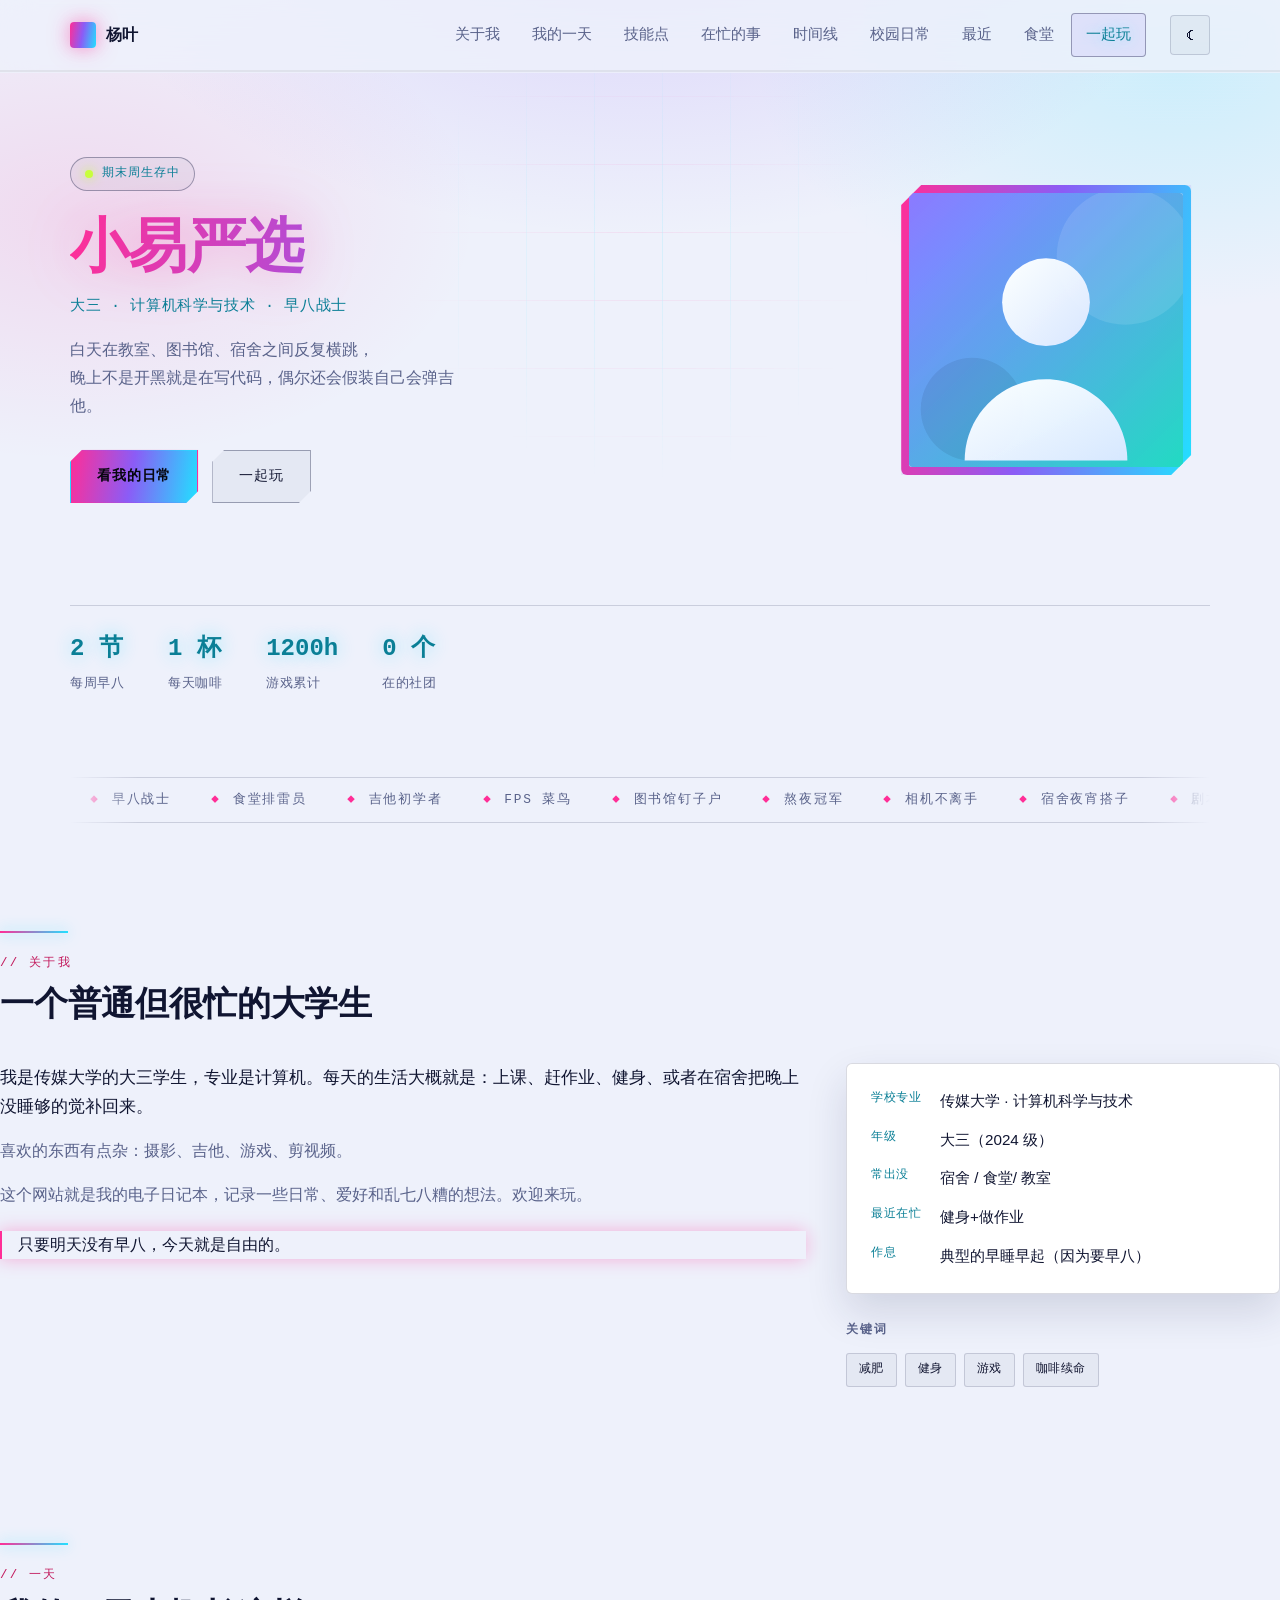
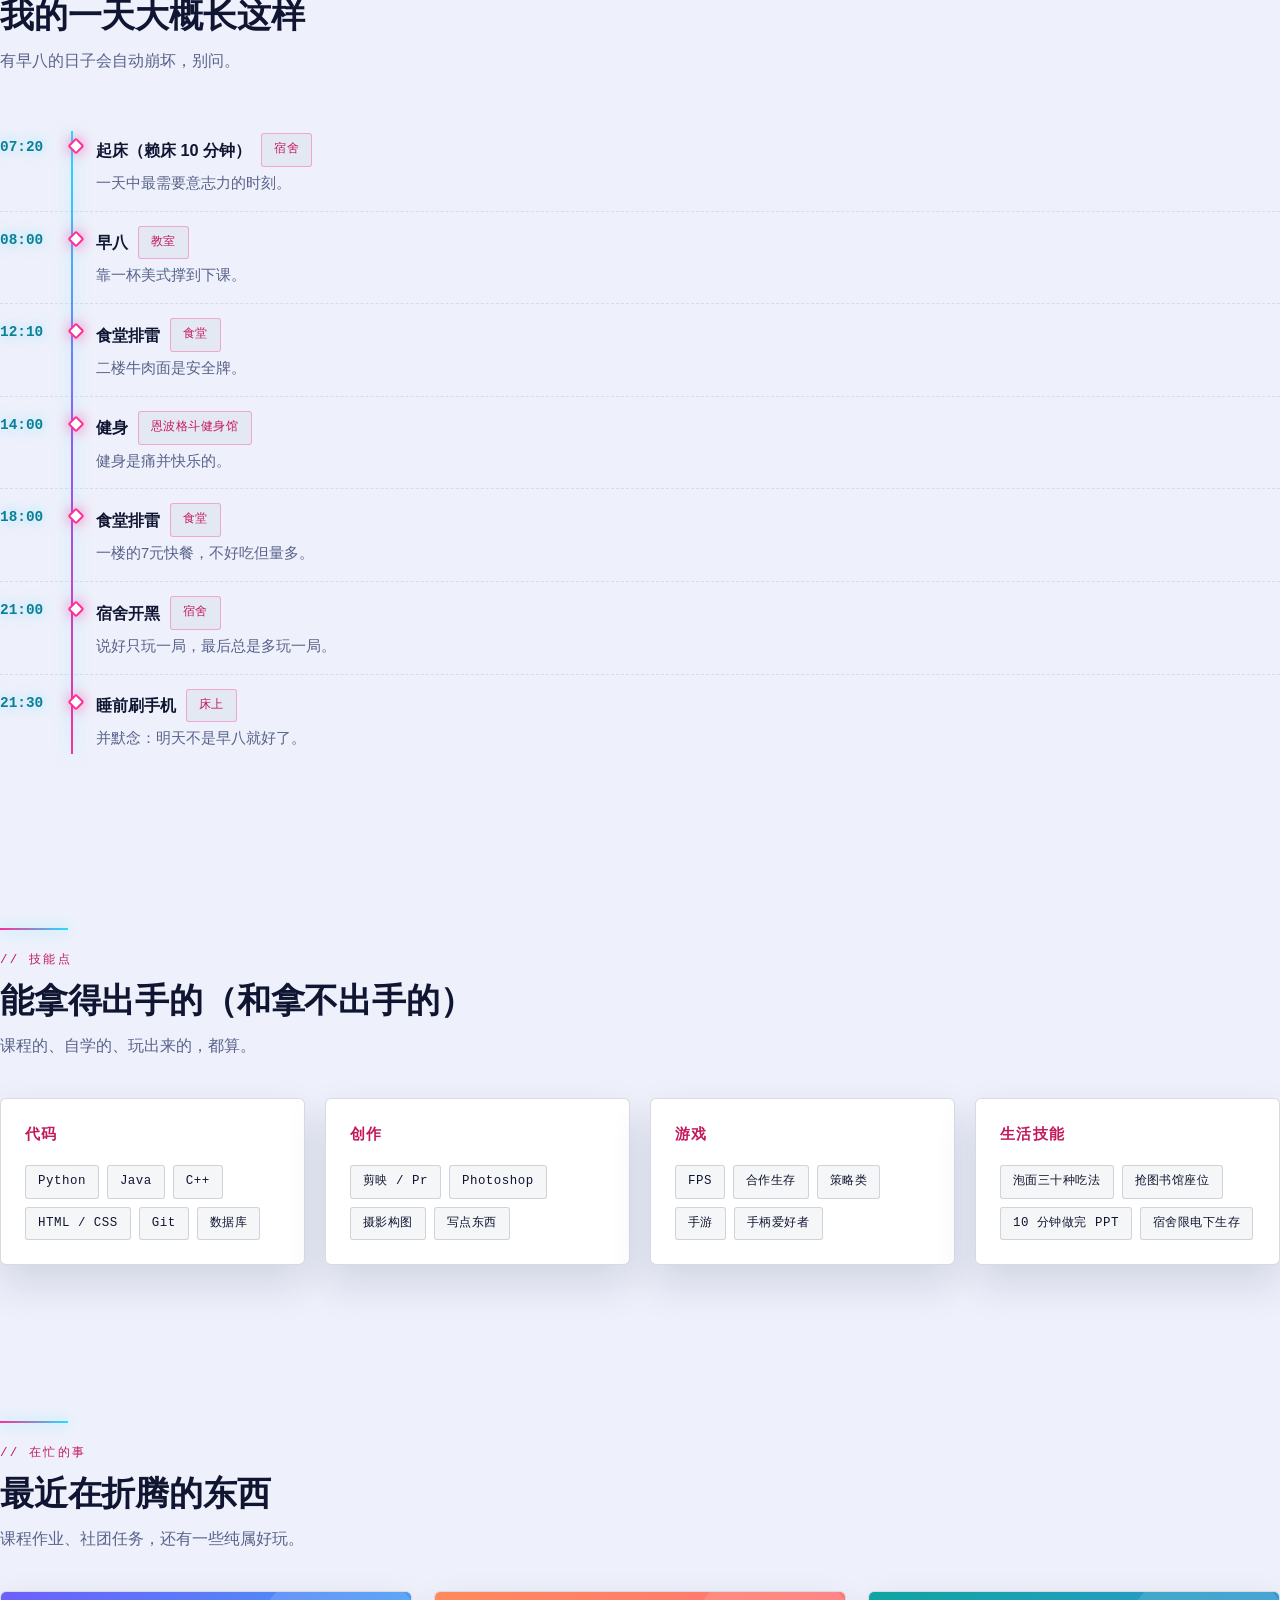
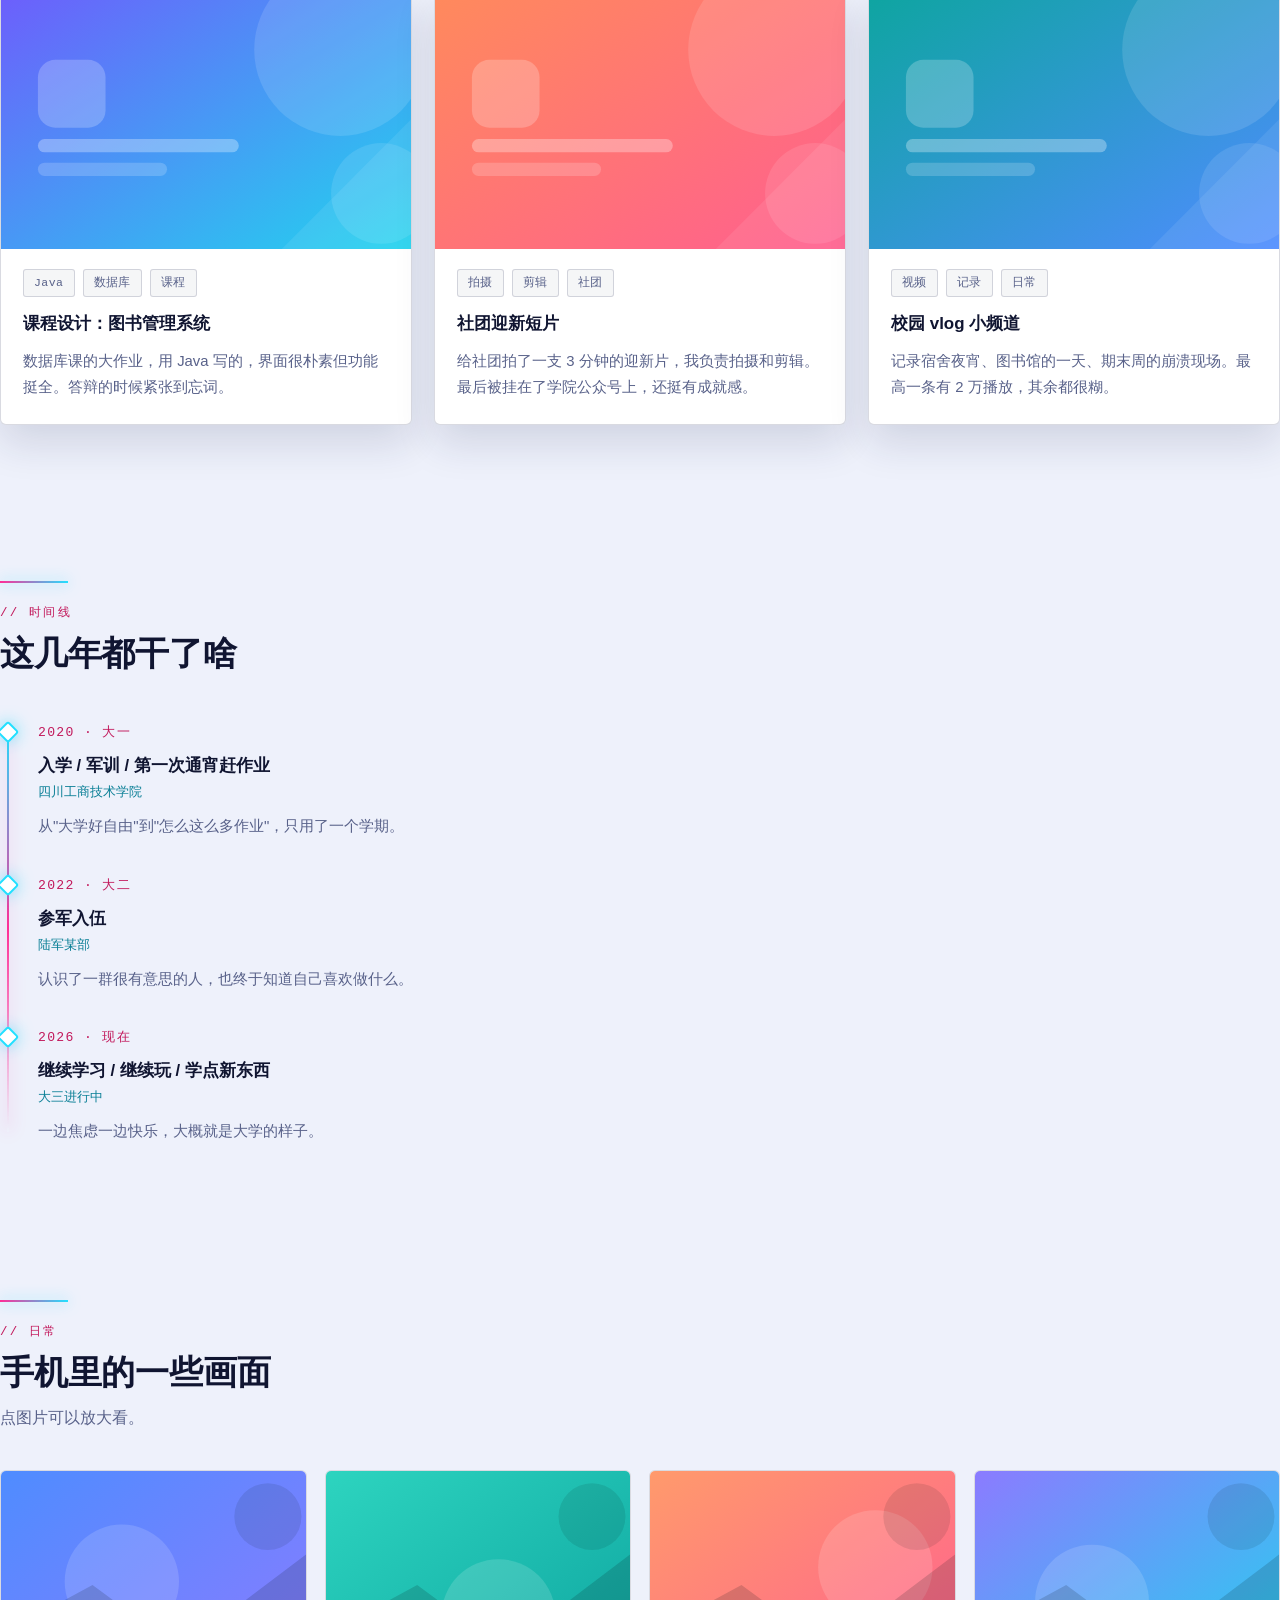
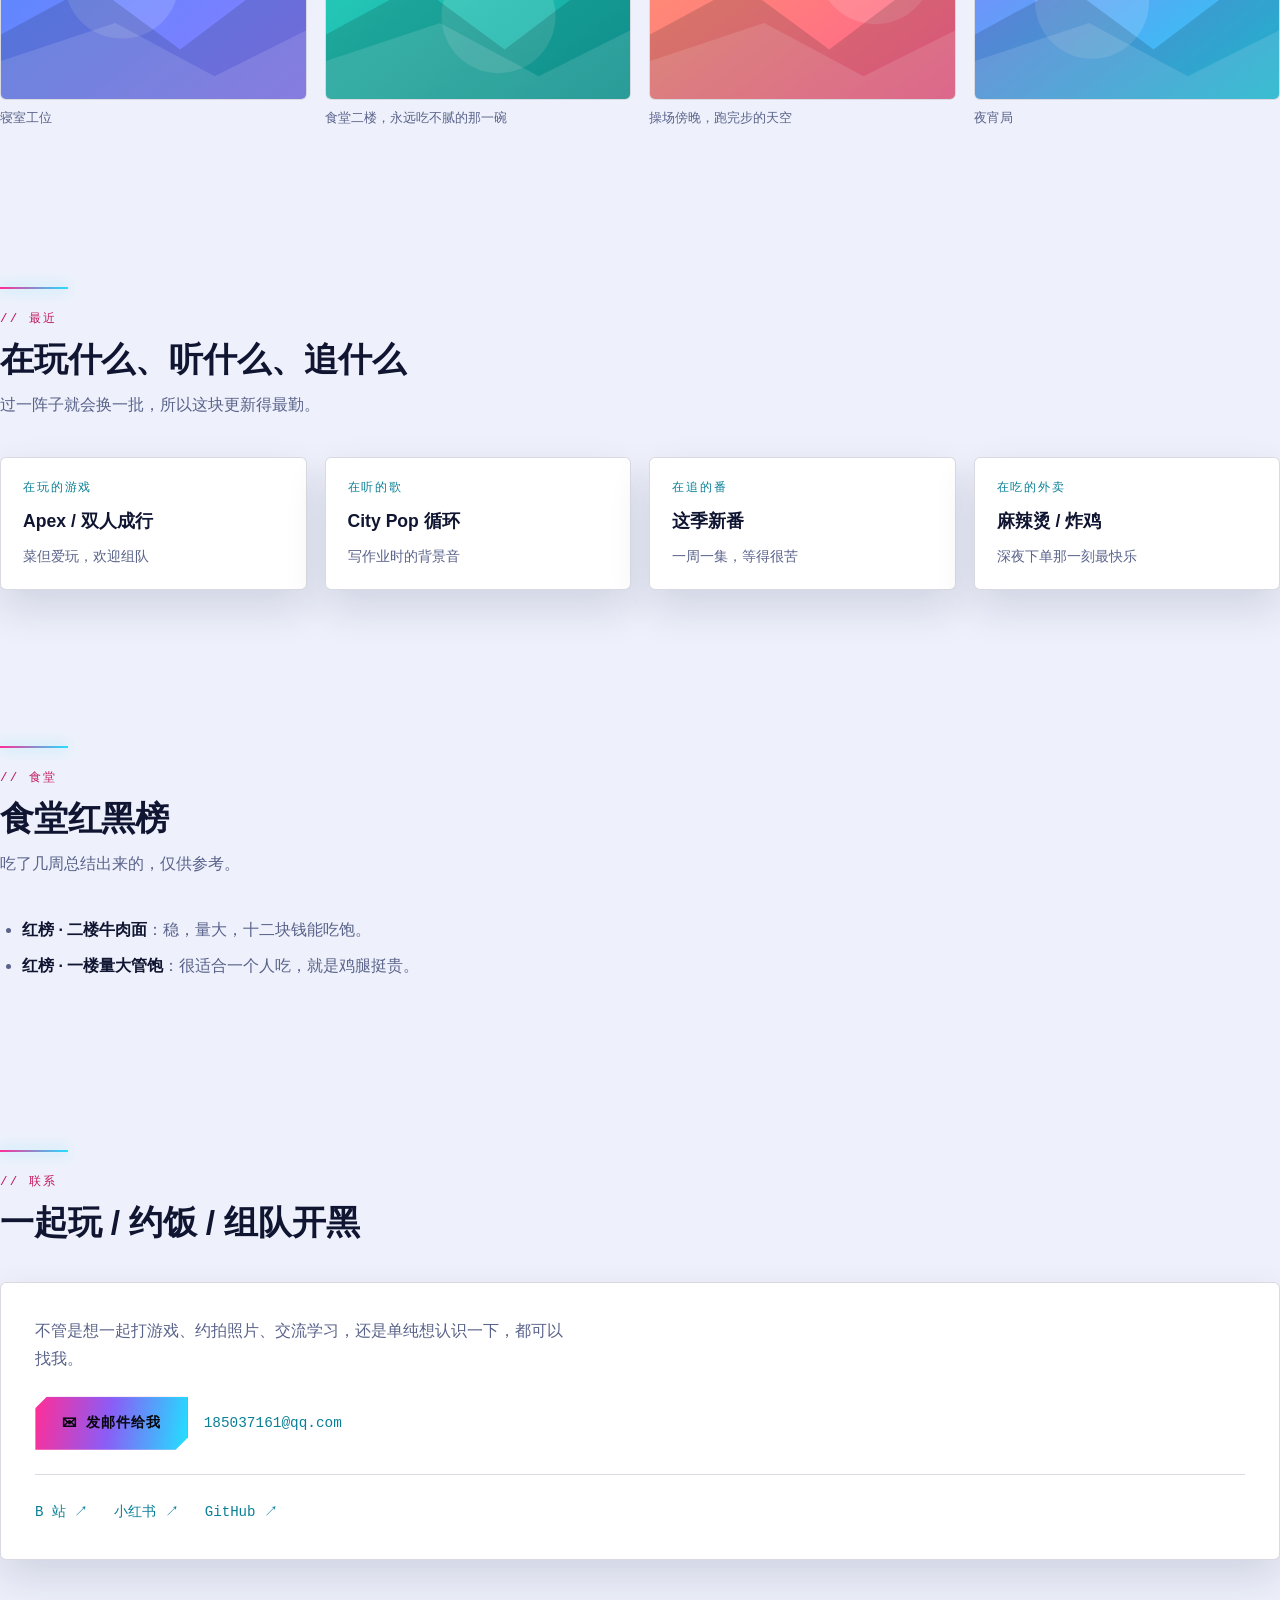
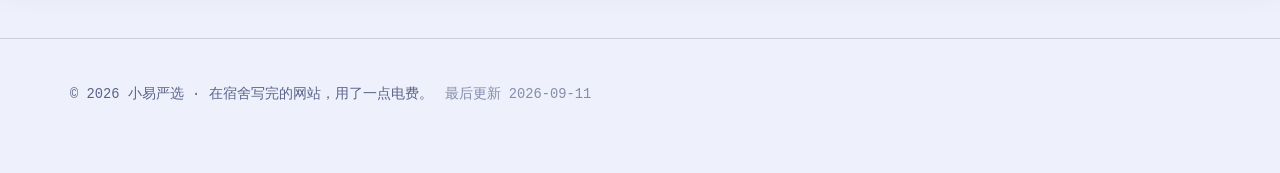
==== index.html @ 7a0e4d31 "chore: 导入 AI 生成的初版个人网站作为基线 原始的赛博朋克风单页站点（content.js 数据 + main.js 渲染 + style.css 样式）， 先原样提交一版，作为后续改造的对" ====
<!DOCTYPE html>
<html lang="zh-CN">
<head>
<meta charset="utf-8">
<meta name="viewport" content="width=device-width, initial-scale=1">

<!-- ============================================================
     这些标题和描述也会被搜索引擎、微信/QQ 分享时抓取。
     改文字请打开 assets/js/content.js （meta 那一段）。
     ============================================================ -->
<title>我的个人网站</title>
<meta name="description" content="你好，这里是我的个人网站。">
<meta name="author" content="">
<meta name="theme-color" content="#05060f">
<meta name="apple-mobile-web-app-capable" content="yes">
<meta name="apple-mobile-web-app-status-bar-style" content="black-translucent">
<meta name="apple-mobile-web-app-title" content="我的网站">
<meta name="mobile-web-app-capable" content="yes">
<meta property="og:type" content="website">
<meta property="og:title" content="我的个人网站">
<meta property="og:description" content="你好，这里是我的个人网站。">

<link rel="icon" href="assets/img/favicon.svg" type="image/svg+xml">
<link rel="apple-touch-icon" href="assets/img/apple-touch-icon.png">
<link rel="stylesheet" href="assets/css/style.css">

<script>
  /* 提前决定亮色/暗色，避免刷新时闪一下白屏。
     默认跟随系统设置；你手动切换过之后会记住你的选择。 */
  (function () {
    try {
      var saved = localStorage.getItem('site-theme');
      var prefersLight = window.matchMedia && window.matchMedia('(prefers-color-scheme: light)').matches;
      var theme = saved || (prefersLight ? 'light' : 'dark');
      document.documentElement.setAttribute('data-theme', theme);
    } catch (e) {
      document.documentElement.setAttribute('data-theme', 'dark');
    }
  })();
</script>
</head>

<body id="top">
<a class="skip-link" href="#main">跳到主要内容</a>

<!-- 跟随鼠标的霓虹光晕 / 光标 / 网格背景（纯装饰，不影响点击） -->
<div class="fx" id="fx" aria-hidden="true">
  <div class="fx-grid"></div>
  <div class="fx-glow"></div>
  <div class="fx-scan"></div>
  <div class="fx-ring"></div>
  <div class="fx-dot"></div>
</div>

<header class="site-header" id="siteHeader">
  <div class="container header-inner">
    <a class="brand" href="#top" aria-label="回到顶部">
      <span class="brand-mark" aria-hidden="true"></span>
      <span class="brand-text" id="brandText">我的网站</span>
    </a>

    <nav class="nav" id="siteNav" aria-label="主导航"></nav>

    <div class="header-actions">
      <button class="icon-btn" id="themeToggle" type="button" aria-label="切换亮色/暗色主题">
        <span class="theme-icon" aria-hidden="true"></span>
      </button>
      <button class="icon-btn menu-btn" id="menuToggle" type="button"
              aria-label="展开导航菜单" aria-expanded="false" aria-controls="siteNav">
        <span class="menu-bars" aria-hidden="true"><i></i><i></i><i></i></span>
      </button>
    </div>
  </div>
  <div class="progress" aria-hidden="true"><span id="scrollProgress"></span></div>
</header>

<main id="main"></main>

<footer class="site-footer" id="siteFooter"></footer>

<button class="to-top" id="toTop" type="button" aria-label="回到顶部" hidden>
  <span aria-hidden="true">↑</span>
</button>

<div class="lightbox" id="lightbox" role="dialog" aria-modal="true" aria-label="图片预览" hidden>
  <button class="lightbox-close" id="lightboxClose" type="button" aria-label="关闭">✕</button>
  <img id="lightboxImg" alt="">
</div>

<noscript>
  <div class="container noscript">
    <h1>你好 👋</h1>
    <p>这个页面需要开启 JavaScript 才能显示完整内容。请在浏览器设置里允许运行 JavaScript 后刷新。</p>
  </div>
</noscript>

<!-- 你的全部内容都在这个文件里，改它就行 -->
<script src="assets/js/content.js"></script>
<!-- 页面渲染逻辑，一般不用动 -->
<script src="assets/js/main.js"></script>
</body>
</html>
---- assets/css/style.css ----
/* =====================================================================
   赛博朋克霓虹风 · 样式表
   想换主题色：改下面 --neon-pink / --neon-cyan / --neon-violet 三个值。
   ===================================================================== */

/* ---------------------------------------------------------------- 主题变量 */
:root {
  --font: "Segoe UI", -apple-system, BlinkMacSystemFont, "PingFang SC",
          "Hiragino Sans GB", "Microsoft YaHei", "Source Han Sans SC",
          "Noto Sans SC", Arial, sans-serif;
  --mono: ui-monospace, "Cascadia Mono", "Cascadia Code", Consolas,
          "SFMono-Regular", "JetBrains Mono", "PingFang SC", monospace;
  --max-width: 1140px;
  --radius: 6px;
  --radius-pill: 999px;

  /* 霓虹主色 */
  --neon-pink: #ff2e97;
  --neon-cyan: #22e0ff;
  --neon-violet: #8b5cf6;
  --neon-lime: #c8ff3d;
  --gradient: linear-gradient(100deg, #ff2e97 0%, #8b5cf6 48%, #22e0ff 100%);
}

html[data-theme="dark"] {
  --bg: #05060f;
  --bg-solid: #080a17;
  --surface: rgba(255, 255, 255, .04);
  --surface-solid: #0c1024;
  --surface-hover: rgba(34, 224, 255, .09);
  --text: #e8eeff;
  --muted: #8b9ac4;
  --border: rgba(34, 224, 255, .18);
  --border-strong: rgba(34, 224, 255, .45);
  --header-bg: rgba(5, 6, 15, .72);
  --menu-bg: #080a17;
  --shadow: 0 20px 46px rgba(0, 0, 0, .55);
  --shadow-soft: 0 8px 24px rgba(0, 0, 0, .45);
  --glow-opacity: .95;
  --glow-blend: screen;
  --grid-strength: .6;
  --scan-strength: .5;
  --pink-text: #ff7ac2;
  --cyan-text: #6ff0ff;
  --on-accent: #06070f;
  --vignette: rgba(0, 0, 0, .55);
  color-scheme: dark;
}

html[data-theme="light"] {
  --bg: #eef1fb;
  --bg-solid: #ffffff;
  --surface: rgba(18, 24, 60, .04);
  --surface-solid: #ffffff;
  --surface-hover: rgba(139, 92, 246, .10);
  --text: #101531;
  --muted: #59628a;
  --border: rgba(24, 30, 70, .16);
  --border-strong: rgba(24, 30, 70, .38);
  --header-bg: rgba(238, 241, 251, .84);
  --menu-bg: #ffffff;
  --shadow: 0 18px 40px rgba(28, 34, 78, .14);
  --shadow-soft: 0 8px 22px rgba(28, 34, 78, .10);
  --glow-opacity: .5;
  --glow-blend: multiply;
  --grid-strength: .3;
  --scan-strength: .16;
  --pink-text: #c2185b;
  --cyan-text: #0a7f96;
  --on-accent: #06070f;
  --vignette: rgba(120, 130, 200, .18);
  color-scheme: light;
}

/* ---------------------------------------------------------------- 基础 */
* { box-sizing: border-box; }

html {
  background: var(--bg);
  scroll-behavior: smooth;
  scroll-padding-top: 96px;
  -webkit-text-size-adjust: 100%;
}

body {
  margin: 0;
  color: var(--text);
  font-family: var(--font);
  font-size: 16px;
  line-height: 1.75;
  overflow-x: hidden;
  background: transparent;
  -webkit-font-smoothing: antialiased;
}

img { max-width: 100%; }
a { color: inherit; }

:focus-visible {
  outline: 2px solid var(--neon-cyan);
  outline-offset: 3px;
  border-radius: 3px;
}

::selection { background: rgba(255, 46, 151, .4); color: #fff; }

::-webkit-scrollbar { width: 10px; height: 10px; }
::-webkit-scrollbar-track { background: var(--bg); }
::-webkit-scrollbar-thumb {
  background: linear-gradient(180deg, var(--neon-cyan), var(--neon-pink));
  border: 2px solid var(--bg);
  border-radius: 99px;
}

.container { width: min(var(--max-width), 100% - 48px); margin-inline: auto; }
.noscript { padding: 90px 24px; }
body.no-scroll { overflow: hidden; }

.skip-link {
  position: absolute;
  left: 12px;
  top: -70px;
  z-index: 200;
  padding: 10px 18px;
  background: var(--neon-pink);
  color: #fff;
  text-decoration: none;
  font-family: var(--mono);
  font-size: .85rem;
  border-radius: 0 0 6px 6px;
  transition: top .2s;
}
.skip-link:focus { top: 0; }

/* ---------------------------------------------------------------- 跟随鼠标的光标特效 */
.fx {
  position: fixed;
  inset: 0;
  z-index: 0;
  pointer-events: none;
  overflow: hidden;
  /* 背景渐变放在特效层里，这样光晕才能真的"叠加"在背景上 */
  background-color: var(--bg);
  background-image:
    radial-gradient(70% 55% at 50% -8%, rgba(139, 92, 246, .28), transparent 62%),
    radial-gradient(50% 40% at 92% 8%, rgba(34, 224, 255, .16), transparent 66%),
    radial-gradient(46% 40% at 6% 24%, rgba(255, 46, 151, .14), transparent 68%);
}

html[data-theme="light"] .fx {
  background-image:
    radial-gradient(70% 55% at 50% -8%, rgba(139, 92, 246, .20), transparent 62%),
    radial-gradient(50% 40% at 92% 8%, rgba(34, 224, 255, .16), transparent 66%),
    radial-gradient(46% 40% at 6% 24%, rgba(255, 46, 151, .12), transparent 68%);
}
.site-header, main, .site-footer { position: relative; z-index: 1; }

.fx-grid {
  position: absolute;
  inset: -12%;
  opacity: var(--grid-strength);
  background-image:
    linear-gradient(to right, rgba(34, 224, 255, .40) 1px, transparent 1px),
    linear-gradient(to bottom, rgba(255, 46, 151, .30) 1px, transparent 1px);
  background-size: 68px 68px;
  -webkit-mask-image: radial-gradient(circle 320px at var(--mx, 50%) var(--my, 32%), #000 0%, rgba(0, 0, 0, .45) 42%, transparent 74%);
  mask-image: radial-gradient(circle 320px at var(--mx, 50%) var(--my, 32%), #000 0%, rgba(0, 0, 0, .45) 42%, transparent 74%);
  transition: opacity .5s ease;
}

.fx-glow {
  position: absolute;
  top: 0;
  left: 0;
  width: 520px;
  height: 520px;
  margin: -260px 0 0 -260px;
  border-radius: 50%;
  background: radial-gradient(circle at 50% 50%,
      rgba(255, 46, 151, .34),
      rgba(139, 92, 246, .24) 40%,
      rgba(34, 224, 255, .14) 60%,
      transparent 72%);
  filter: blur(26px);
  mix-blend-mode: var(--glow-blend);
  opacity: 0;
  transition: opacity .5s ease, filter .3s ease;
  will-change: transform;
}
.fx.is-active .fx-glow { opacity: var(--glow-opacity); }
.fx.is-hover .fx-glow { filter: blur(20px) saturate(1.35); }
.fx.is-click .fx-glow { filter: blur(16px) brightness(1.45); opacity: var(--glow-opacity); }

.fx-scan {
  position: absolute;
  inset: 0;
  opacity: var(--scan-strength);
  mix-blend-mode: overlay;
  background-image:
    repeating-linear-gradient(to bottom, rgba(255, 255, 255, .10) 0 1px, transparent 1px 3px),
    radial-gradient(130% 100% at 50% 0%, transparent 42%, var(--vignette) 100%);
  animation: scan 9s linear infinite;
}
@keyframes scan {
  from { background-position: 0 0, 0 0; }
  to   { background-position: 0 64px, 0 0; }
}

.fx-ring {
  position: absolute;
  top: 0;
  left: 0;
  width: 38px;
  height: 38px;
  margin: -19px 0 0 -19px;
  border: 1px solid rgba(34, 224, 255, .8);
  border-radius: 50%;
  box-shadow: 0 0 18px rgba(34, 224, 255, .45), inset 0 0 12px rgba(34, 224, 255, .22);
  opacity: 0;
  transition: opacity .3s ease, border-color .2s, box-shadow .2s;
  will-change: transform;
}
.fx.is-active .fx-ring { opacity: .9; }
.fx.is-hover .fx-ring {
  border-color: var(--neon-pink);
  box-shadow: 0 0 22px rgba(255, 46, 151, .6), inset 0 0 14px rgba(255, 46, 151, .3);
}
.fx.is-click .fx-ring { border-color: var(--neon-lime); box-shadow: 0 0 26px rgba(200, 255, 61, .6); }

.fx-dot {
  position: absolute;
  top: 0;
  left: 0;
  width: 6px;
  height: 6px;
  margin: -3px 0 0 -3px;
  border-radius: 50%;
  background: var(--neon-pink);
  box-shadow: 0 0 12px var(--neon-pink);
  opacity: 0;
  transition: opacity .3s ease;
  will-change: transform;
}
.fx.is-active .fx-dot { opacity: 1; }

/* 触屏：平时只留很淡的网格，手指按下时在按点处亮起 */
.fx-static .fx-glow,
.fx-static .fx-ring,
.fx-static .fx-dot { opacity: 0; transition: opacity .4s ease; }
.fx-static.is-touch .fx-glow { opacity: var(--glow-opacity); transition: opacity .15s ease; }
.fx-static.is-touch .fx-ring { opacity: .9; transition: opacity .15s ease; }
.fx-static.is-touch .fx-dot { opacity: 1; transition: opacity .15s ease; }
.fx-static .fx-grid {
  opacity: .16;
  -webkit-mask-image: none;
  mask-image: none;
}
.fx-static .fx-scan { animation: none; }

/* 系统开了"减少动态效果"：只留一层很淡的网格 */
.fx-reduced .fx-glow,
.fx-reduced .fx-ring,
.fx-reduced .fx-dot { display: none; }
.fx-reduced .fx-grid {
  opacity: .12;
  -webkit-mask-image: none;
  mask-image: none;
}
.fx-reduced .fx-scan { animation: none; }

/* ---------------------------------------------------------------- 顶部导航 */
.site-header {
  position: sticky;
  top: 0;
  z-index: 50;
  background: var(--header-bg);
  backdrop-filter: blur(16px) saturate(150%);
  -webkit-backdrop-filter: blur(16px) saturate(150%);
  border-bottom: 1px solid transparent;
  transition: border-color .25s, box-shadow .25s;
}
.site-header.is-scrolled {
  border-bottom-color: var(--border);
  box-shadow: 0 8px 30px rgba(0, 0, 0, .35);
}

.header-inner { display: flex; align-items: center; gap: 16px; min-height: 70px; }

.brand {
  display: inline-flex;
  align-items: center;
  gap: 10px;
  font-weight: 600;
  text-decoration: none;
  white-space: nowrap;
  letter-spacing: .01em;
}
.brand-mark {
  width: 26px;
  height: 26px;
  border-radius: 4px;
  background: var(--gradient);
  box-shadow: 0 0 20px rgba(255, 46, 151, .55);
  animation: brand-pulse 4s ease-in-out infinite;
}
@keyframes brand-pulse {
  0%, 100% { box-shadow: 0 0 18px rgba(255, 46, 151, .5); }
  50% { box-shadow: 0 0 26px rgba(34, 224, 255, .65); }
}
.brand-text { font-size: .98rem; }

.nav { display: flex; gap: 2px; margin-left: auto; flex-wrap: wrap; }
.nav-link {
  padding: 8px 14px;
  font-size: .92rem;
  color: var(--muted);
  text-decoration: none;
  border: 1px solid transparent;
  border-radius: 4px;
  transition: color .2s, border-color .2s, background .2s;
}
.nav-link:hover { color: var(--text); border-color: var(--border); background: var(--surface); }
.nav-link.is-active {
  color: var(--cyan-text);
  border-color: var(--border-strong);
  background: var(--surface-hover);
  text-shadow: 0 0 14px rgba(34, 224, 255, .45);
}

.header-actions { display: flex; gap: 8px; margin-left: auto; }
.nav + .header-actions { margin-left: 8px; }

.icon-btn {
  display: inline-flex;
  align-items: center;
  justify-content: center;
  width: 40px;
  height: 40px;
  border: 1px solid var(--border);
  border-radius: 4px;
  background: var(--surface);
  color: var(--text);
  font-size: 1rem;
  line-height: 1;
  cursor: pointer;
  transition: background .2s, border-color .2s, box-shadow .2s, transform .15s;
}
.icon-btn:hover {
  background: var(--surface-hover);
  border-color: var(--border-strong);
  box-shadow: 0 0 18px rgba(34, 224, 255, .35);
}
.icon-btn:active { transform: scale(.95); }

.menu-btn { display: none; }
.menu-bars { display: flex; flex-direction: column; gap: 4px; }
.menu-bars i { display: block; width: 16px; height: 2px; border-radius: 1px; background: currentColor; }

.progress { height: 2px; background: rgba(127, 127, 127, .12); }
#scrollProgress {
  display: block;
  width: 0;
  height: 100%;
  background: linear-gradient(90deg, var(--neon-pink), var(--neon-violet), var(--neon-cyan));
  box-shadow: 0 0 14px rgba(34, 224, 255, .7);
  transition: width .1s linear;
}

/* ---------------------------------------------------------------- 首屏 */
.hero-section { padding: 84px 0 30px; }

.hero-inner {
  display: grid;
  grid-template-columns: minmax(0, 1.4fr) minmax(0, .6fr);
  gap: 48px;
  align-items: center;
}

.status-chip {
  display: inline-flex;
  align-items: center;
  gap: 9px;
  padding: 5px 14px;
  border: 1px solid var(--border-strong);
  border-radius: var(--radius-pill);
  background: var(--surface);
  color: var(--cyan-text);
  font-family: var(--mono);
  font-size: .78rem;
  letter-spacing: .08em;
  text-transform: uppercase;
}
.status-chip .dot {
  width: 8px;
  height: 8px;
  border-radius: 50%;
  background: var(--neon-lime);
  box-shadow: 0 0 12px var(--neon-lime);
  animation: blink 2.4s ease-in-out infinite;
}
@keyframes blink {
  0%, 100% { opacity: 1; }
  50% { opacity: .35; }
}

.hero-name {
  position: relative;
  margin: 22px 0 14px;
  font-size: clamp(2.2rem, 6vw, 3.7rem);
  line-height: 1.12;
  letter-spacing: -.01em;
  background: var(--gradient);
  -webkit-background-clip: text;
  background-clip: text;
  color: transparent;
  filter: drop-shadow(0 0 26px rgba(255, 46, 151, .35));
}
.hero-name .grad { margin-left: .16em; }

/* 名字的故障（glitch）效果，偶尔闪一下 */
.hero-name::before,
.hero-name::after {
  content: attr(data-text);
  position: absolute;
  inset: 0;
  pointer-events: none;
  opacity: 0;
  -webkit-text-fill-color: currentColor;
  background: none;
}
.hero-name::before {
  color: var(--neon-cyan);
  clip-path: inset(0 0 52% 0);
  animation: glitch-top 7.5s steps(1) infinite;
}
.hero-name::after {
  color: var(--neon-pink);
  clip-path: inset(52% 0 0 0);
  animation: glitch-bottom 7.5s steps(1) infinite;
}
@keyframes glitch-top {
  0%, 90%, 100% { opacity: 0; transform: translate(0, 0); }
  91% { opacity: .9; transform: translate(-4px, -2px); }
  93% { opacity: .6; transform: translate(3px, 1px); }
  95% { opacity: 0; transform: translate(0, 0); }
}
@keyframes glitch-bottom {
  0%, 90%, 100% { opacity: 0; transform: translate(0, 0); }
  92% { opacity: .85; transform: translate(4px, 2px); }
  94% { opacity: .5; transform: translate(-3px, -1px); }
  96% { opacity: 0; transform: translate(0, 0); }
}

.hero-role {
  margin: 0 0 16px;
  font-family: var(--mono);
  font-size: .95rem;
  letter-spacing: .04em;
  color: var(--cyan-text);
}

.hero-intro { margin: 0 0 30px; max-width: 46ch; color: var(--muted); }

.hero-actions { display: flex; flex-wrap: wrap; gap: 14px; }

.btn {
  position: relative;
  display: inline-flex;
  align-items: center;
  justify-content: center;
  gap: 8px;
  padding: 13px 26px;
  border: 1px solid transparent;
  font-family: var(--mono);
  font-size: .9rem;
  letter-spacing: .06em;
  text-decoration: none;
  cursor: pointer;
  clip-path: polygon(12px 0, 100% 0, 100% calc(100% - 12px), calc(100% - 12px) 100%, 0 100%, 0 12px);
  transition: transform .18s, filter .25s, background .2s, color .2s;
}
.btn-primary {
  background: var(--gradient);
  color: var(--on-accent);
  font-weight: 700;
  filter: drop-shadow(0 0 16px rgba(255, 46, 151, .45));
}
.btn-primary:hover { transform: translateY(-2px); filter: drop-shadow(0 0 24px rgba(34, 224, 255, .6)); }
.btn-ghost {
  background: var(--surface);
  border-color: var(--border-strong);
  color: var(--text);
}
.btn-ghost:hover {
  transform: translateY(-2px);
  background: var(--surface-hover);
  color: var(--cyan-text);
  filter: drop-shadow(0 0 16px rgba(34, 224, 255, .4));
}

.hero-media { display: flex; justify-content: center; }
.avatar-ring {
  position: relative;
  width: min(290px, 66vw);
  aspect-ratio: 1 / 1;
  padding: 8px;
  background: var(--gradient);
  border-radius: 6px;
  box-shadow: 0 0 46px rgba(139, 92, 246, .45);
  clip-path: polygon(20px 0, 100% 0, 100% calc(100% - 20px), calc(100% - 20px) 100%, 0 100%, 0 20px);
}
.avatar {
  width: 100%;
  height: 100%;
  display: block;
  object-fit: cover;
  border-radius: 3px;
  background: var(--bg-solid);
  filter: saturate(1.05) contrast(1.05);
}

.stats {
  grid-column: 1 / -1;
  display: flex;
  flex-wrap: wrap;
  gap: 44px;
  margin: 54px 0 0;
  padding: 22px 0 0;
  border-top: 1px solid var(--border);
  list-style: none;
}
.stat { display: flex; flex-direction: column; gap: 2px; }
.stat-value {
  font-family: var(--mono);
  font-size: 1.5rem;
  font-weight: 700;
  color: var(--cyan-text);
  text-shadow: 0 0 18px rgba(34, 224, 255, .45);
}
.stat-label { font-size: .82rem; color: var(--muted); letter-spacing: .04em; }

/* 跑马灯 */
.ticker {
  grid-column: 1 / -1;
  margin-top: 34px;
  border-top: 1px solid var(--border);
  border-bottom: 1px solid var(--border);
  overflow: hidden;
  -webkit-mask-image: linear-gradient(90deg, transparent, #000 6%, #000 94%, transparent);
  mask-image: linear-gradient(90deg, transparent, #000 6%, #000 94%, transparent);
}
.ticker-track { display: flex; width: max-content; animation: ticker 32s linear infinite; }
.ticker:hover .ticker-track { animation-play-state: paused; }
.ticker-run { display: flex; margin: 0; padding: 11px 0; list-style: none; }
.ticker-run li {
  display: inline-flex;
  align-items: center;
  padding: 0 20px;
  font-family: var(--mono);
  font-size: .8rem;
  letter-spacing: .14em;
  text-transform: uppercase;
  color: var(--muted);
  white-space: nowrap;
}
.ticker-run li::before {
  content: "◆";
  margin-right: 12px;
  color: var(--neon-pink);
  font-size: .62em;
}
@keyframes ticker {
  from { transform: translateX(0); }
  to { transform: translateX(-50%); }
}

/* ---------------------------------------------------------------- 板块通用 */
.section { padding: 78px 0; scroll-margin-top: 96px; }
.section-head { max-width: 760px; margin-bottom: 38px; }
.section-head::before {
  content: "";
  display: block;
  width: 68px;
  height: 2px;
  margin-bottom: 20px;
  background: linear-gradient(90deg, var(--neon-pink), var(--neon-cyan));
  box-shadow: 0 0 14px rgba(34, 224, 255, .65);
}
.section-kicker {
  margin: 0 0 8px;
  font-family: var(--mono);
  font-size: .78rem;
  letter-spacing: .18em;
  color: var(--pink-text);
}
.section-title {
  margin: 0 0 10px;
  font-size: clamp(1.5rem, 3.2vw, 2.1rem);
  line-height: 1.25;
  letter-spacing: -.005em;
}
.section-subtitle { margin: 0; color: var(--muted); }

.card {
  position: relative;
  background: var(--surface-solid);
  border: 1px solid var(--border);
  border-radius: var(--radius);
  box-shadow: var(--shadow);
  transition: border-color .25s, box-shadow .25s, transform .25s;
}
/* 悬停时冒出四个角的装饰线 */
.card::before,
.card::after {
  content: "";
  position: absolute;
  width: 16px;
  height: 16px;
  border: 0 solid var(--neon-cyan);
  opacity: 0;
  transition: opacity .25s;
  pointer-events: none;
}
.card::before { top: -1px; left: -1px; border-top-width: 2px; border-left-width: 2px; }
.card::after { right: -1px; bottom: -1px; border-right-width: 2px; border-bottom-width: 2px; }
.card:hover::before, .card:hover::after { opacity: 1; }

.chips { display: flex; flex-wrap: wrap; gap: 8px; margin: 0; padding: 0; list-style: none; }
.chip {
  padding: 5px 12px;
  border: 1px solid var(--border);
  border-radius: 3px;
  background: var(--surface);
  font-family: var(--mono);
  font-size: .78rem;
  letter-spacing: .04em;
  color: var(--text);
  white-space: nowrap;
  transition: border-color .2s, color .2s, box-shadow .2s;
}
.chip:hover {
  border-color: var(--border-strong);
  color: var(--cyan-text);
  box-shadow: 0 0 14px rgba(34, 224, 255, .3);
}
.chip-tag { color: var(--pink-text); border-color: rgba(255, 46, 151, .35); }
.chips-small .chip { font-size: .72rem; padding: 3px 10px; color: var(--muted); }

/* ---------------------------------------------------------------- 关于我 */
.about-grid {
  display: grid;
  grid-template-columns: minmax(0, 1.3fr) minmax(0, .7fr);
  gap: 40px;
  align-items: start;
}
.about-text p { margin: 0 0 16px; color: var(--muted); }
.about-text p:first-child { color: var(--text); font-size: 1.04rem; }
.quote {
  margin-top: 22px !important;
  padding-left: 16px;
  border-left: 2px solid var(--neon-pink);
  color: var(--text) !important;
  box-shadow: -1px 0 18px rgba(255, 46, 151, .35);
}

.facts {
  display: grid;
  grid-template-columns: auto minmax(0, 1fr);
  gap: 12px 18px;
  margin: 0;
  padding: 24px;
  border: 1px solid var(--border);
  border-radius: var(--radius);
  background: var(--surface-solid);
  box-shadow: var(--shadow);
}
.facts dt {
  font-family: var(--mono);
  font-size: .78rem;
  letter-spacing: .06em;
  color: var(--cyan-text);
  white-space: nowrap;
}
.facts dd { margin: 0; font-size: .95rem; word-break: break-word; }

.side-title {
  margin: 26px 0 12px;
  font-family: var(--mono);
  font-size: .76rem;
  letter-spacing: .18em;
  text-transform: uppercase;
  color: var(--muted);
}

/* ---------------------------------------------------------------- 我的一天（作息表） */
.schedule { position: relative; margin: 0; padding: 6px 0; list-style: none; }
.schedule::before {
  content: "";
  position: absolute;
  left: 71px;
  top: 18px;
  bottom: 18px;
  width: 2px;
  background: linear-gradient(180deg, var(--neon-cyan), var(--neon-violet), var(--neon-pink));
  box-shadow: 0 0 16px rgba(34, 224, 255, .5);
}
.schedule-row {
  position: relative;
  display: grid;
  grid-template-columns: 56px 24px minmax(0, 1fr);
  gap: 8px;
  align-items: start;
  padding: 14px 0;
  border-bottom: 1px dashed rgba(127, 127, 127, .18);
}
.schedule-row:last-child { border-bottom: 0; }
.schedule-time {
  padding-top: 2px;
  font-family: var(--mono);
  font-size: .9rem;
  font-weight: 600;
  color: var(--cyan-text);
  text-shadow: 0 0 14px rgba(34, 224, 255, .5);
}
.schedule-node {
  width: 12px;
  height: 12px;
  margin: 7px auto 0;
  background: var(--bg-solid);
  border: 2px solid var(--neon-pink);
  border-radius: 2px;
  transform: rotate(45deg);
  box-shadow: 0 0 14px rgba(255, 46, 151, .7);
}
.schedule-head { display: flex; flex-wrap: wrap; align-items: center; gap: 10px; }
.schedule-title { margin: 0; font-size: 1.02rem; transition: color .2s; }
.schedule-row:hover .schedule-title { color: var(--cyan-text); }
.schedule-desc { margin: 4px 0 0; color: var(--muted); font-size: .92rem; }

/* ---------------------------------------------------------------- 技能 */
.skill-grid { display: grid; grid-template-columns: repeat(auto-fit, minmax(250px, 1fr)); gap: 20px; }
.skill-card { padding: 24px; }
.skill-card:hover { transform: translateY(-3px); border-color: var(--border-strong); }
.skill-name {
  margin: 0 0 16px;
  font-family: var(--mono);
  font-size: .92rem;
  letter-spacing: .1em;
  text-transform: uppercase;
  color: var(--pink-text);
}

/* ---------------------------------------------------------------- 在忙的事 */
.project-grid { display: grid; grid-template-columns: repeat(auto-fit, minmax(290px, 1fr)); gap: 22px; }
.project-card { display: flex; flex-direction: column; overflow: hidden; }
.project-card:hover { transform: translateY(-4px); border-color: var(--border-strong); box-shadow: 0 0 34px rgba(34, 224, 255, .22); }
.project-cover-link { position: relative; display: block; aspect-ratio: 16 / 10; overflow: hidden; background: var(--bg-solid); }
.project-cover { width: 100%; height: 100%; display: block; object-fit: cover; transition: transform .4s ease, filter .4s ease; }
.project-card:hover .project-cover { transform: scale(1.05); filter: saturate(1.2) contrast(1.05); }
.project-info { display: flex; flex-direction: column; gap: 10px; padding: 20px 22px 24px; }
.project-title { margin: 2px 0 0; font-size: 1.06rem; }
.project-desc { margin: 0; color: var(--muted); font-size: .93rem; }
.link-arrow {
  margin-top: 4px;
  width: fit-content;
  font-family: var(--mono);
  font-size: .84rem;
  letter-spacing: .06em;
  color: var(--cyan-text);
  text-decoration: none;
}
.link-arrow:hover { text-decoration: underline; text-shadow: 0 0 14px rgba(34, 224, 255, .6); }

/* ---------------------------------------------------------------- 时间线 */
.timeline { position: relative; margin: 0; padding: 4px 0 0; list-style: none; }
.timeline::before {
  content: "";
  position: absolute;
  left: 7px;
  top: 12px;
  bottom: 12px;
  width: 2px;
  background: linear-gradient(180deg, var(--neon-cyan), var(--neon-pink), transparent);
  box-shadow: 0 0 16px rgba(255, 46, 151, .4);
}
.timeline-item { position: relative; padding: 0 0 30px 38px; }
.timeline-item:last-child { padding-bottom: 0; }
.timeline-dot {
  position: absolute;
  left: 0;
  top: 7px;
  width: 16px;
  height: 16px;
  background: var(--bg-solid);
  border: 2px solid var(--neon-cyan);
  border-radius: 3px;
  transform: rotate(45deg);
  box-shadow: 0 0 16px rgba(34, 224, 255, .6);
}
.timeline-year {
  font-family: var(--mono);
  font-size: .82rem;
  letter-spacing: .1em;
  color: var(--pink-text);
}
.timeline-box { margin-top: 6px; }
.timeline-title { margin: 0 0 2px; font-size: 1.04rem; }
.timeline-org { margin: 0 0 8px; font-family: var(--mono); font-size: .82rem; color: var(--cyan-text); }
.timeline-desc { margin: 0; max-width: 62ch; color: var(--muted); font-size: .94rem; }

/* ---------------------------------------------------------------- 相册 */
.gallery { display: grid; grid-template-columns: repeat(auto-fit, minmax(210px, 1fr)); gap: 18px; }
.gallery-item { margin: 0; }
.gallery-btn {
  display: block;
  width: 100%;
  aspect-ratio: 4 / 3;
  padding: 0;
  overflow: hidden;
  border: 1px solid var(--border);
  border-radius: var(--radius);
  background: var(--bg-solid);
  cursor: zoom-in;
  transition: border-color .25s, box-shadow .25s;
}
.gallery-btn:hover { border-color: var(--border-strong); box-shadow: 0 0 26px rgba(255, 46, 151, .3); }
.gallery-btn img { width: 100%; height: 100%; display: block; object-fit: cover; transition: transform .35s ease; }
.gallery-btn:hover img { transform: scale(1.06); }
.gallery-item figcaption {
  margin-top: 8px;
  font-size: .82rem;
  color: var(--muted);
  font-family: var(--mono);
}

/* ---------------------------------------------------------------- 最近在玩 */
.now-grid { display: grid; grid-template-columns: repeat(auto-fit, minmax(220px, 1fr)); gap: 18px; }
.now-card { padding: 20px 22px; }
.now-card:hover { transform: translateY(-3px); border-color: var(--border-strong); }
.now-label {
  margin: 0 0 8px;
  font-family: var(--mono);
  font-size: .72rem;
  letter-spacing: .16em;
  text-transform: uppercase;
  color: var(--cyan-text);
}
.now-value { margin: 0; font-size: 1.1rem; font-weight: 600; }
.now-note { margin: 8px 0 0; color: var(--muted); font-size: .86rem; }

/* ---------------------------------------------------------------- 自定义板块 */
.section-custom .section-body { max-width: 840px; }
.section-custom .section-body p { margin: 0 0 14px; }
.section-custom .section-body ul,
.section-custom .section-body ol { margin: 0 0 14px; padding-left: 22px; color: var(--muted); }
.section-custom .section-body li { margin-bottom: 8px; }
.section-custom .section-body strong { color: var(--text); }
.section-custom .section-body a { color: var(--cyan-text); }
.section-custom .section-body img { border-radius: var(--radius); margin: 8px 0; border: 1px solid var(--border); }
.section-custom .section-body h3 { margin: 0 0 10px; font-size: 1.04rem; }
.section-custom .section-body blockquote {
  margin: 0 0 14px;
  padding-left: 16px;
  border-left: 2px solid var(--neon-cyan);
  color: var(--muted);
}

/* ---------------------------------------------------------------- 联系 */
.contact-card { position: relative; padding: 34px; overflow: hidden; }
.contact-card::before {
  content: "";
  position: absolute;
  inset: 0 0 auto 0;
  height: 2px;
  background: var(--gradient);
  box-shadow: 0 0 20px rgba(255, 46, 151, .6);
}
.contact-text { margin: 0 0 24px; max-width: 60ch; color: var(--muted); }
.contact-actions { display: flex; flex-wrap: wrap; align-items: center; gap: 16px; }
.contact-email { font-family: var(--mono); font-size: .9rem; color: var(--cyan-text); word-break: break-all; }
.link-list {
  display: flex;
  flex-wrap: wrap;
  gap: 10px 26px;
  margin: 24px 0 0;
  padding: 22px 0 0;
  border-top: 1px solid var(--border);
  list-style: none;
}
.link-list a { font-family: var(--mono); font-size: .88rem; color: var(--cyan-text); text-decoration: none; }
.link-list a:hover { text-decoration: underline; text-shadow: 0 0 14px rgba(34, 224, 255, .6); }
.contact-note { margin: 18px 0 0; color: var(--muted); font-size: .88rem; }

/* ---------------------------------------------------------------- 页脚 */
.site-footer {
  padding: 44px 0 66px;
  border-top: 1px solid var(--border);
  color: var(--muted);
  font-size: .86rem;
}
.footer-line { display: flex; flex-wrap: wrap; gap: 12px; align-items: center; margin: 0; font-family: var(--mono); }
.footer-updated { opacity: .7; }

/* ---------------------------------------------------------------- 悬浮按钮 / 灯箱 */
.to-top {
  position: fixed;
  right: 22px;
  bottom: 22px;
  z-index: 60;
  width: 46px;
  height: 46px;
  border: 1px solid var(--border-strong);
  border-radius: 4px;
  background: var(--surface-solid);
  color: var(--cyan-text);
  font-size: 1.05rem;
  cursor: pointer;
  box-shadow: 0 0 22px rgba(34, 224, 255, .28);
  transition: transform .2s, box-shadow .2s;
}
.to-top:hover { transform: translateY(-3px); box-shadow: 0 0 30px rgba(255, 46, 151, .45); }

.lightbox {
  position: fixed;
  inset: 0;
  z-index: 100;
  display: flex;
  align-items: center;
  justify-content: center;
  padding: 32px;
  background: rgba(3, 4, 12, .92);
  backdrop-filter: blur(8px);
  -webkit-backdrop-filter: blur(8px);
}
.lightbox[hidden] { display: none; }
.lightbox img {
  max-width: min(1100px, 92vw);
  max-height: 86vh;
  border: 1px solid var(--border-strong);
  border-radius: var(--radius);
  box-shadow: 0 0 60px rgba(34, 224, 255, .35);
}
.lightbox-close {
  position: absolute;
  top: 22px;
  right: 24px;
  width: 42px;
  height: 42px;
  border: 1px solid rgba(255, 255, 255, .3);
  border-radius: 4px;
  background: rgba(255, 255, 255, .08);
  color: #fff;
  font-size: 1rem;
  cursor: pointer;
}
.lightbox-close:hover { background: rgba(255, 46, 151, .35); }

/* ---------------------------------------------------------------- 入场动画 */
.reveal {
  opacity: 0;
  transform: translateY(20px);
  transition: opacity .7s ease, transform .7s cubic-bezier(.2, .7, .3, 1);
}
.reveal.is-visible { opacity: 1; transform: none; }

/* ---------------------------------------------------------------- 响应式 */
@media (max-width: 940px) {
  .hero-inner { grid-template-columns: minmax(0, 1fr); gap: 36px; }
  .hero-media { order: -1; justify-content: flex-start; }
  .about-grid { grid-template-columns: minmax(0, 1fr); gap: 28px; }
  .stats { gap: 30px; margin-top: 42px; }

  .menu-btn { display: inline-flex; }
  .nav {
    position: absolute;
    top: 100%;
    left: 0;
    right: 0;
    display: none;
    flex-direction: column;
    gap: 2px;
    margin: 0;
    padding: 12px 16px 16px;
    background: var(--menu-bg);
    border-bottom: 1px solid var(--border);
    box-shadow: var(--shadow);
  }
  .nav.is-open { display: flex; }
  .nav-link { padding: 12px 14px; }
}

@media (max-width: 560px) {
  .container { width: min(var(--max-width), 100% - 32px); }
  .hero-section { padding: 56px 0 20px; }
  .section { padding: 58px 0; }
  .contact-card { padding: 24px; }
  .facts { padding: 20px; }
  .stats { gap: 22px; }
  .stat-value { font-size: 1.3rem; }
  .schedule-row { grid-template-columns: 50px 22px minmax(0, 1fr); }
  .schedule::before { left: 61px; }
  .to-top { right: 16px; bottom: 16px; }
}

@media (prefers-reduced-motion: reduce) {
  html { scroll-behavior: auto; }
  .reveal { opacity: 1; transform: none; transition: none; }
  .ticker-track, .brand-mark, .status-chip .dot { animation: none; }
  .hero-name::before, .hero-name::after { animation: none; opacity: 0; }
  * { transition-duration: .001ms !important; }
}
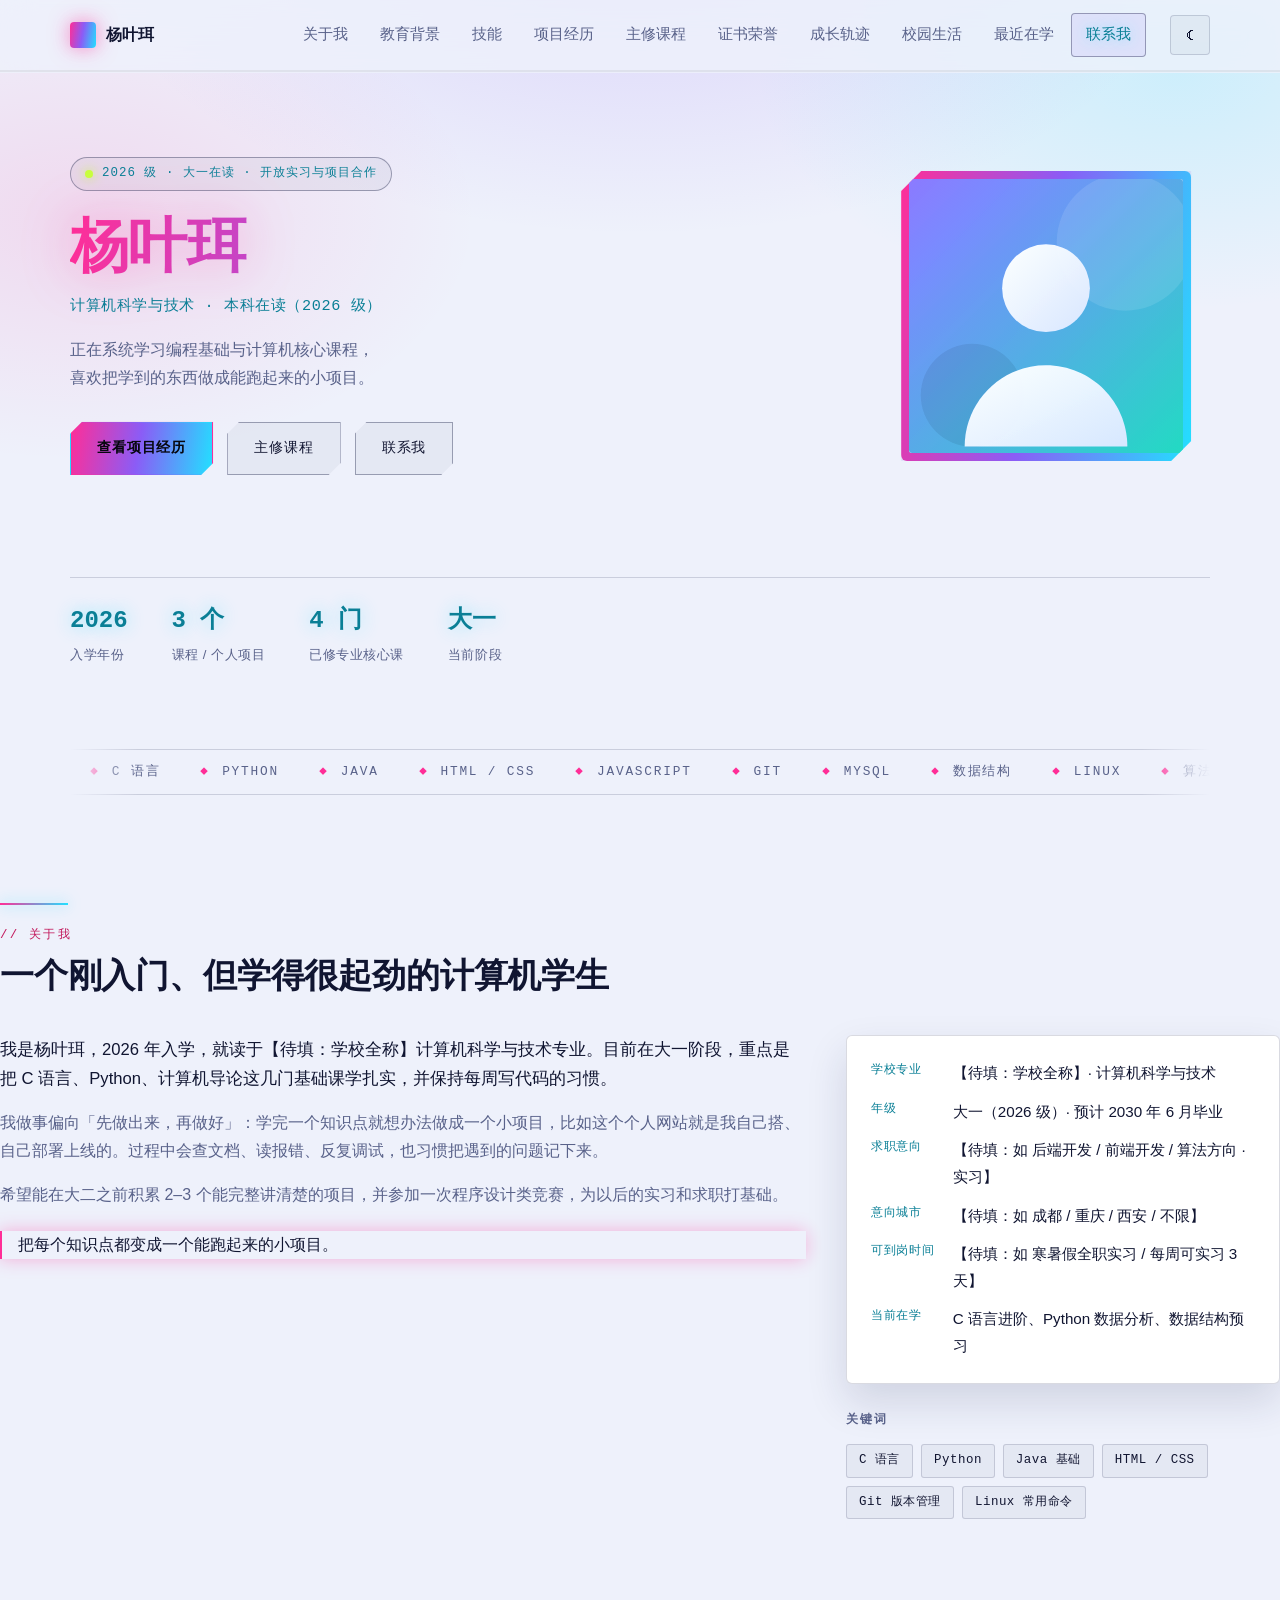
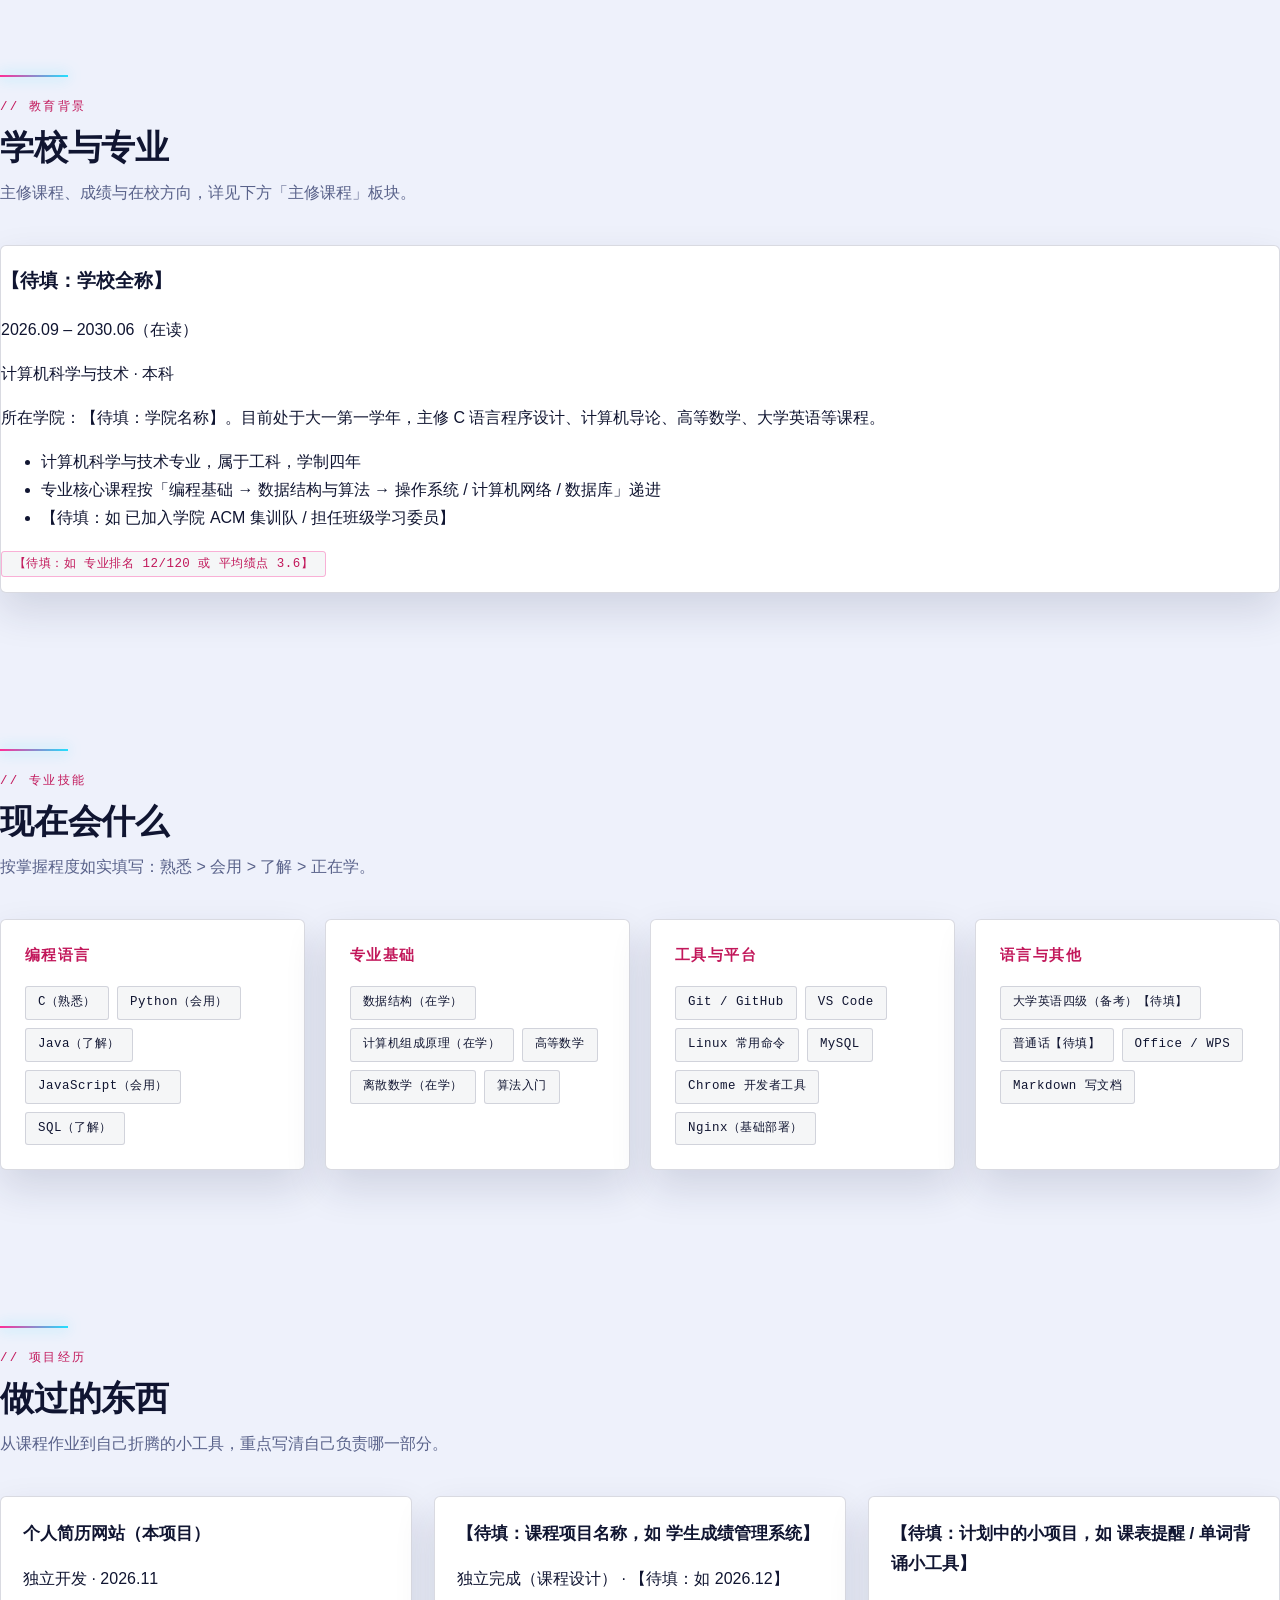
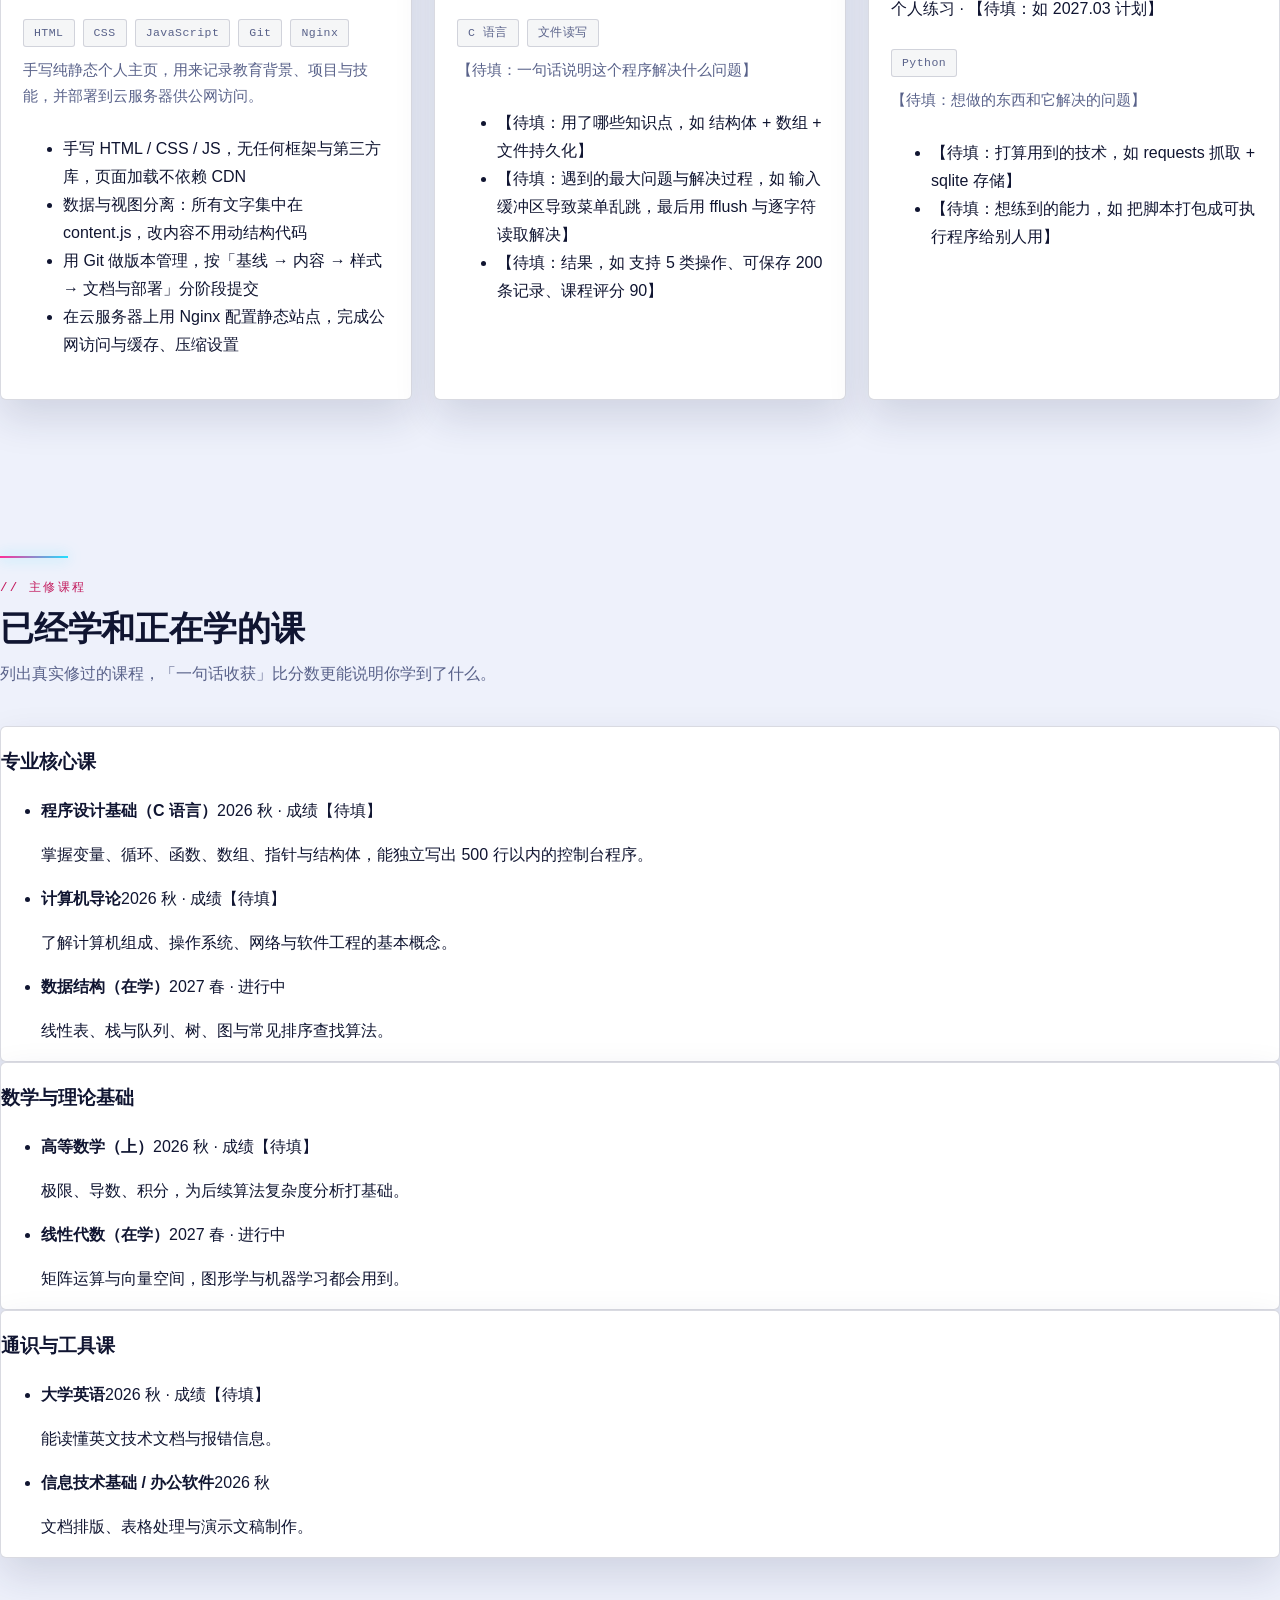
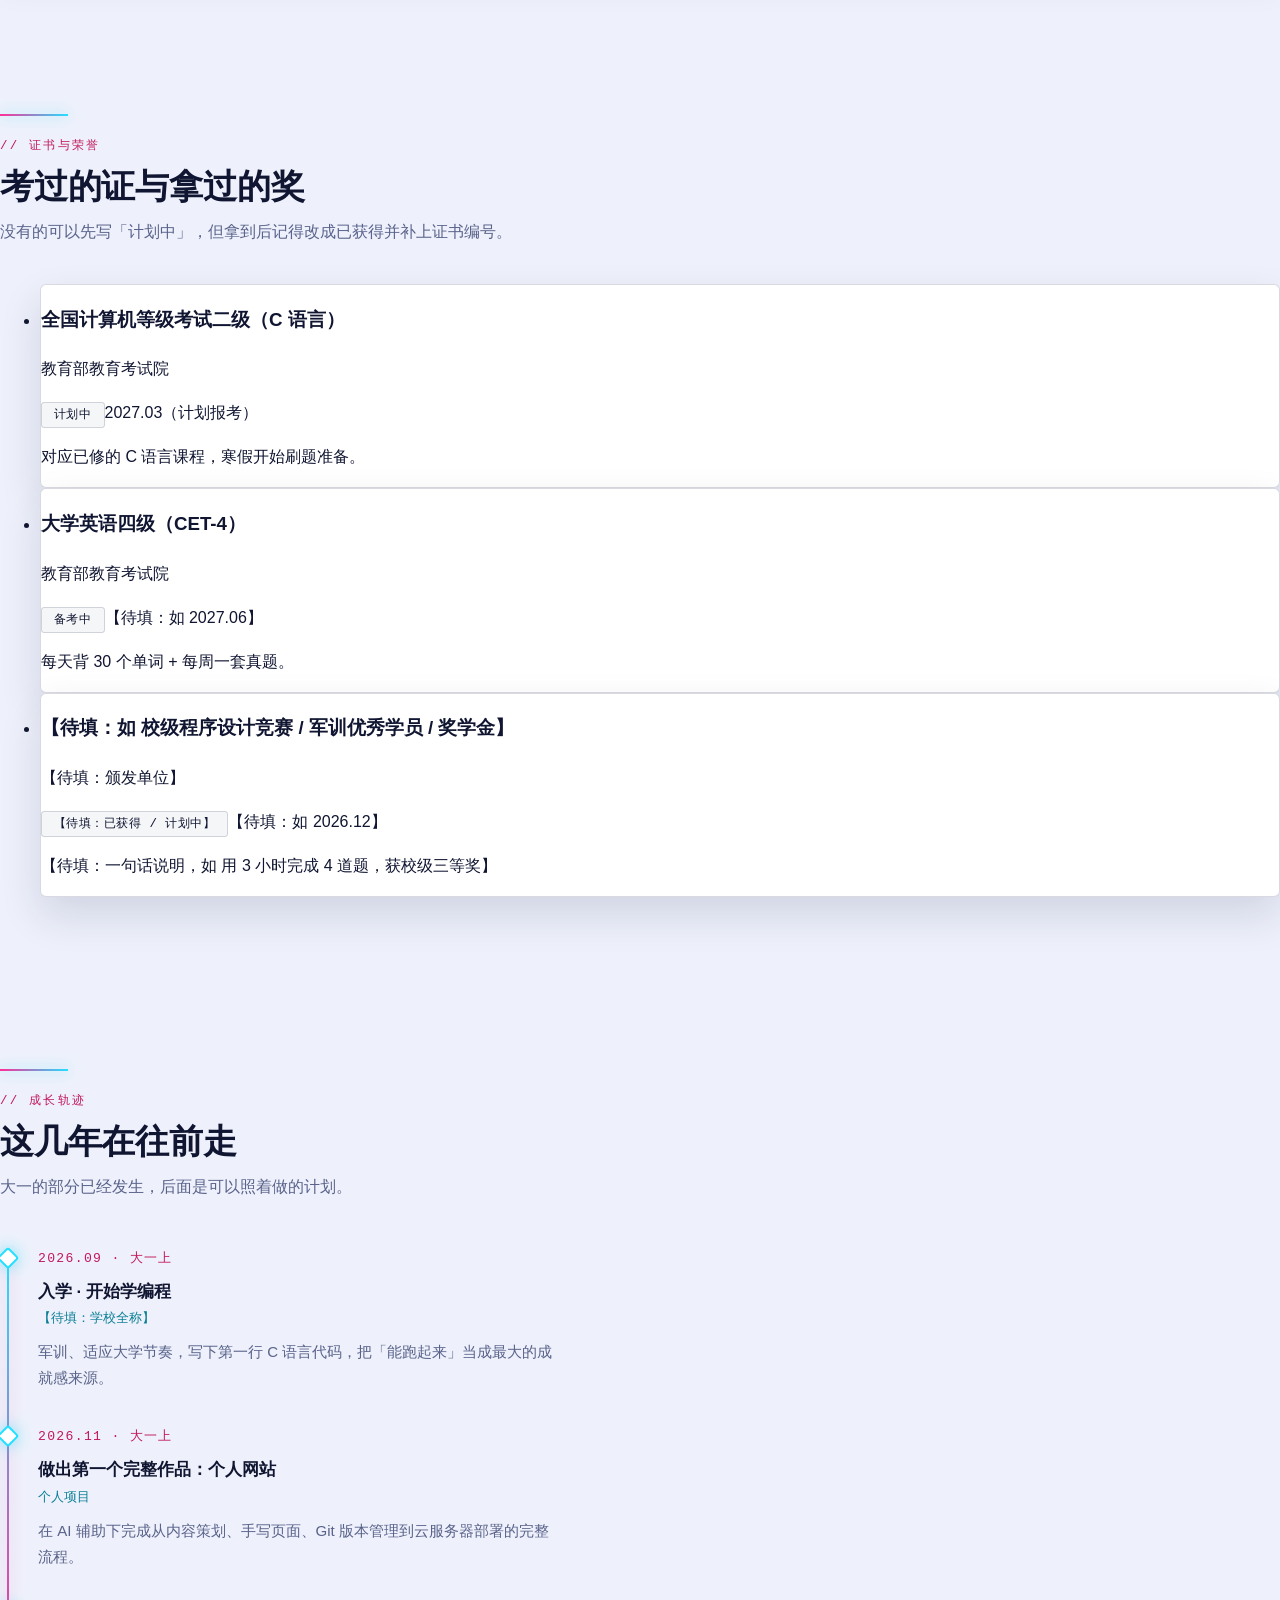
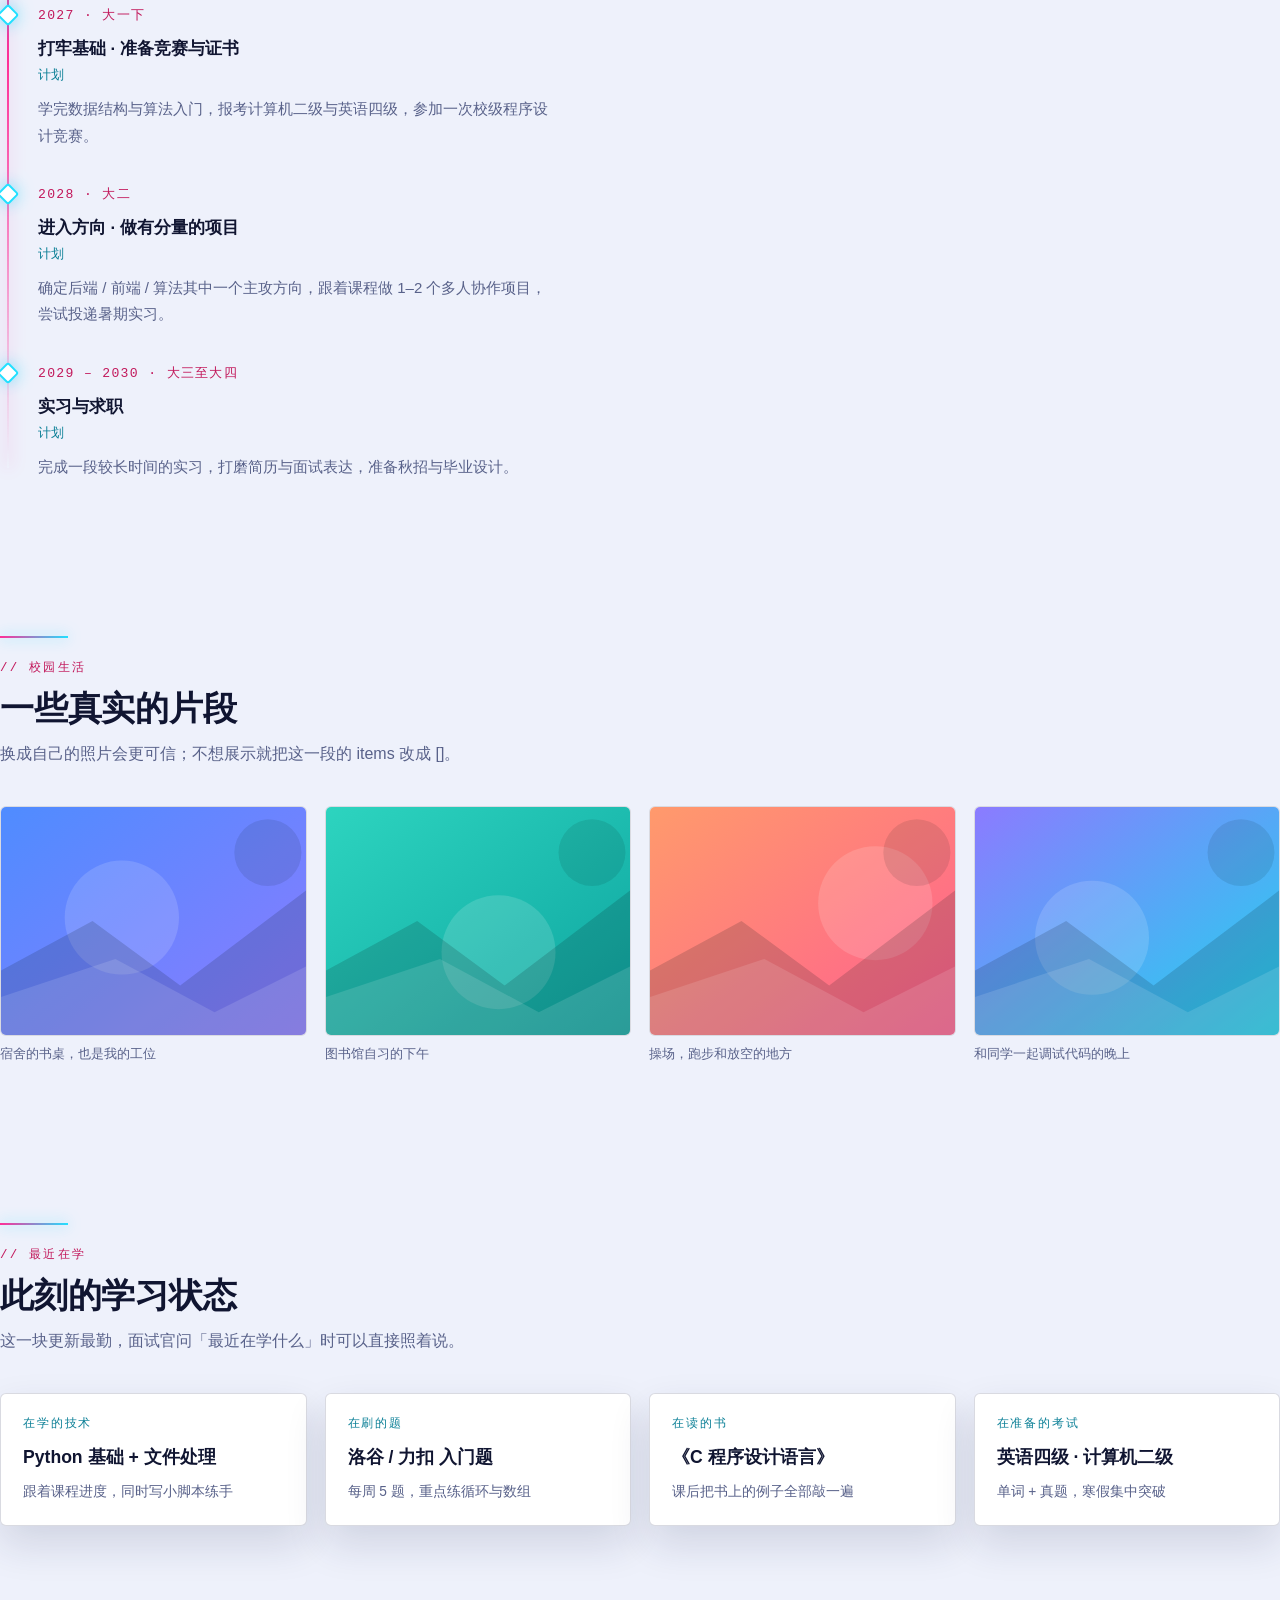
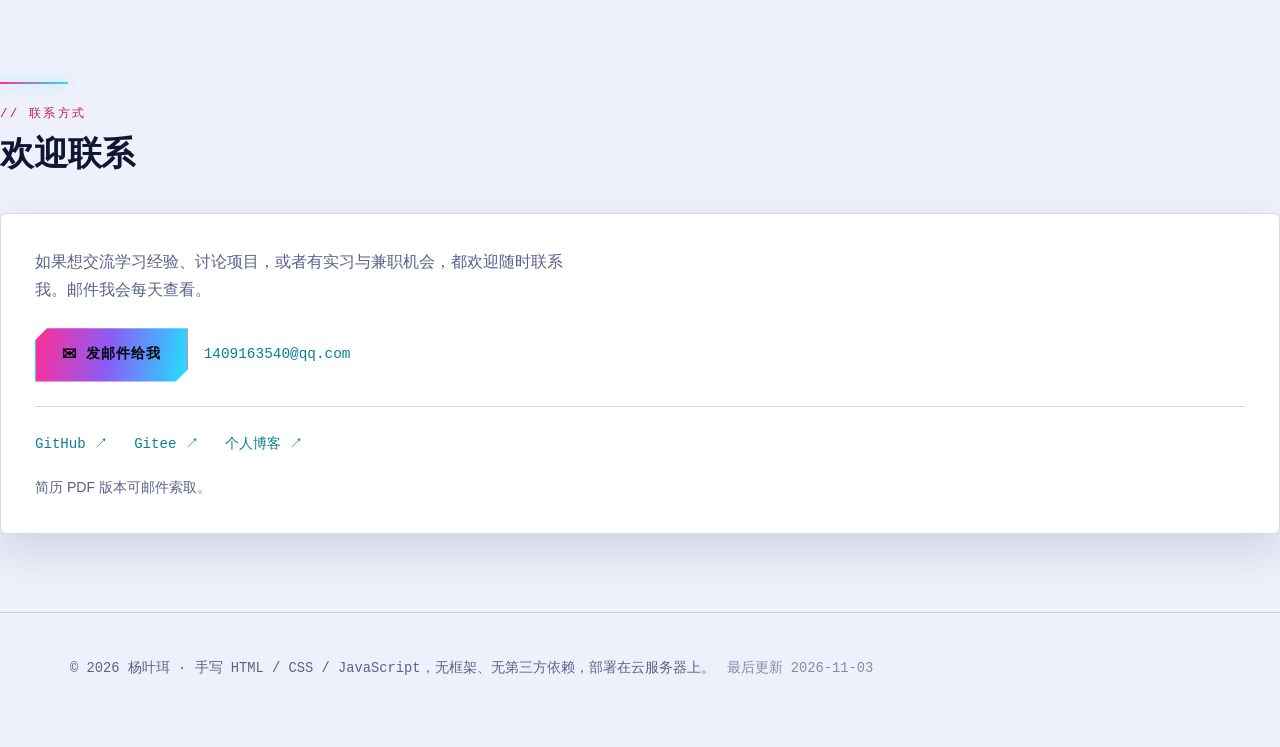
==== commit 0d8f79fe: "feat: 内容与结构改为求职导向，新增教育背景/课程/证书板块 - content.js 重写为结构化求职数据：删除作息表、食堂红黑榜、游戏等娱乐板块 - 新增 education / course" ====
--- a/index.html
+++ b/index.html
@@ -5,28 +5,48 @@
 <meta name="viewport" content="width=device-width, initial-scale=1">
 
 <!-- ============================================================
-     这些标题和描述也会被搜索引擎、微信/QQ 分享时抓取。
-     改文字请打开 assets/js/content.js （meta 那一段）。
+     页面里的文字内容都在 assets/js/content.js，改内容不用动这个文件。
+     这里只放「浏览器和搜索引擎读的」静态信息：标题、描述、图标、结构化数据。
+     改完记得让这里的 title 与 content.js 里的 meta.title 保持一致。
      ============================================================ -->
-<title>我的个人网站</title>
-<meta name="description" content="你好，这里是我的个人网站。">
-<meta name="author" content="">
-<meta name="theme-color" content="#05060f">
+<title>杨叶珥 | 计算机科学与技术 · 个人主页</title>
+<meta name="description" content="杨叶珥的个人主页：教育背景、专业技能、项目经历、主修课程与证书荣誉，以及联系方式。">
+<meta name="author" content="杨叶珥">
+<meta name="keywords" content="杨叶珥, 个人主页, 计算机科学与技术, 简历, 项目经历">
+<meta name="theme-color" content="#0b1220">
 <meta name="apple-mobile-web-app-capable" content="yes">
 <meta name="apple-mobile-web-app-status-bar-style" content="black-translucent">
-<meta name="apple-mobile-web-app-title" content="我的网站">
+<meta name="apple-mobile-web-app-title" content="杨叶珥">
 <meta name="mobile-web-app-capable" content="yes">
-<meta property="og:type" content="website">
-<meta property="og:title" content="我的个人网站">
-<meta property="og:description" content="你好，这里是我的个人网站。">
+<meta name="robots" content="index, follow">
+
+<!-- 分享到微信 / QQ / 微博时显示的卡片信息 -->
+<meta property="og:type" content="profile">
+<meta property="og:title" content="杨叶珥 | 计算机科学与技术 · 个人主页">
+<meta property="og:description" content="教育背景、专业技能、项目经历、主修课程与证书荣誉，以及联系方式。">
+<meta property="og:locale" content="zh_CN">
+<meta name="twitter:card" content="summary">
 
 <link rel="icon" href="assets/img/favicon.svg" type="image/svg+xml">
 <link rel="apple-touch-icon" href="assets/img/apple-touch-icon.png">
 <link rel="stylesheet" href="assets/css/style.css">
 
+<!-- 结构化数据：帮助搜索引擎把你的主页识别成「一个人」，搜索结果更规范 -->
+<script type="application/ld+json">
+{
+  "@context": "https://schema.org",
+  "@type": "Person",
+  "name": "杨叶珥",
+  "description": "计算机科学与技术专业在读本科生，个人主页。",
+  "alumniOf": { "@type": "CollegeOrUniversity", "name": "【待填：学校全称】" },
+  "knowsAbout": ["C 语言", "Python", "Java", "HTML", "CSS", "JavaScript", "Git", "MySQL"],
+  "email": "mailto:1409163540@qq.com"
+}
+</script>
+
 <script>
-  /* 提前决定亮色/暗色，避免刷新时闪一下白屏。
-     默认跟随系统设置；你手动切换过之后会记住你的选择。 */
+  /* 提前决定亮色 / 暗色，避免刷新时闪一下白屏。
+     默认跟随系统设置；手动切换过之后会记住你的选择。 */
   (function () {
     try {
       var saved = localStorage.getItem('site-theme');
@@ -43,20 +63,16 @@
 <body id="top">
 <a class="skip-link" href="#main">跳到主要内容</a>
 
-<!-- 跟随鼠标的霓虹光晕 / 光标 / 网格背景（纯装饰，不影响点击） -->
+<!-- 背景微光（纯装饰，不影响点击） -->
 <div class="fx" id="fx" aria-hidden="true">
-  <div class="fx-grid"></div>
   <div class="fx-glow"></div>
-  <div class="fx-scan"></div>
-  <div class="fx-ring"></div>
-  <div class="fx-dot"></div>
 </div>
 
 <header class="site-header" id="siteHeader">
   <div class="container header-inner">
     <a class="brand" href="#top" aria-label="回到顶部">
       <span class="brand-mark" aria-hidden="true"></span>
-      <span class="brand-text" id="brandText">我的网站</span>
+      <span class="brand-text" id="brandText">杨叶珥</span>
     </a>
 
     <nav class="nav" id="siteNav" aria-label="主导航"></nav>
@@ -89,14 +105,15 @@
 
 <noscript>
   <div class="container noscript">
-    <h1>你好 👋</h1>
-    <p>这个页面需要开启 JavaScript 才能显示完整内容。请在浏览器设置里允许运行 JavaScript 后刷新。</p>
+    <h1>杨叶珥 · 计算机科学与技术</h1>
+    <p>本页内容由 JavaScript 渲染，请开启浏览器的 JavaScript 后刷新。</p>
+    <p>也可以直接查看纯文本版简历：<a href="resume.md">resume.md</a></p>
   </div>
 </noscript>
 
-<!-- 你的全部内容都在这个文件里，改它就行 -->
+<!-- 内容层：改这一个文件就能改全站文字 -->
 <script src="assets/js/content.js"></script>
-<!-- 页面渲染逻辑，一般不用动 -->
+<!-- 渲染层：一般不用动 -->
 <script src="assets/js/main.js"></script>
 </body>
 </html>
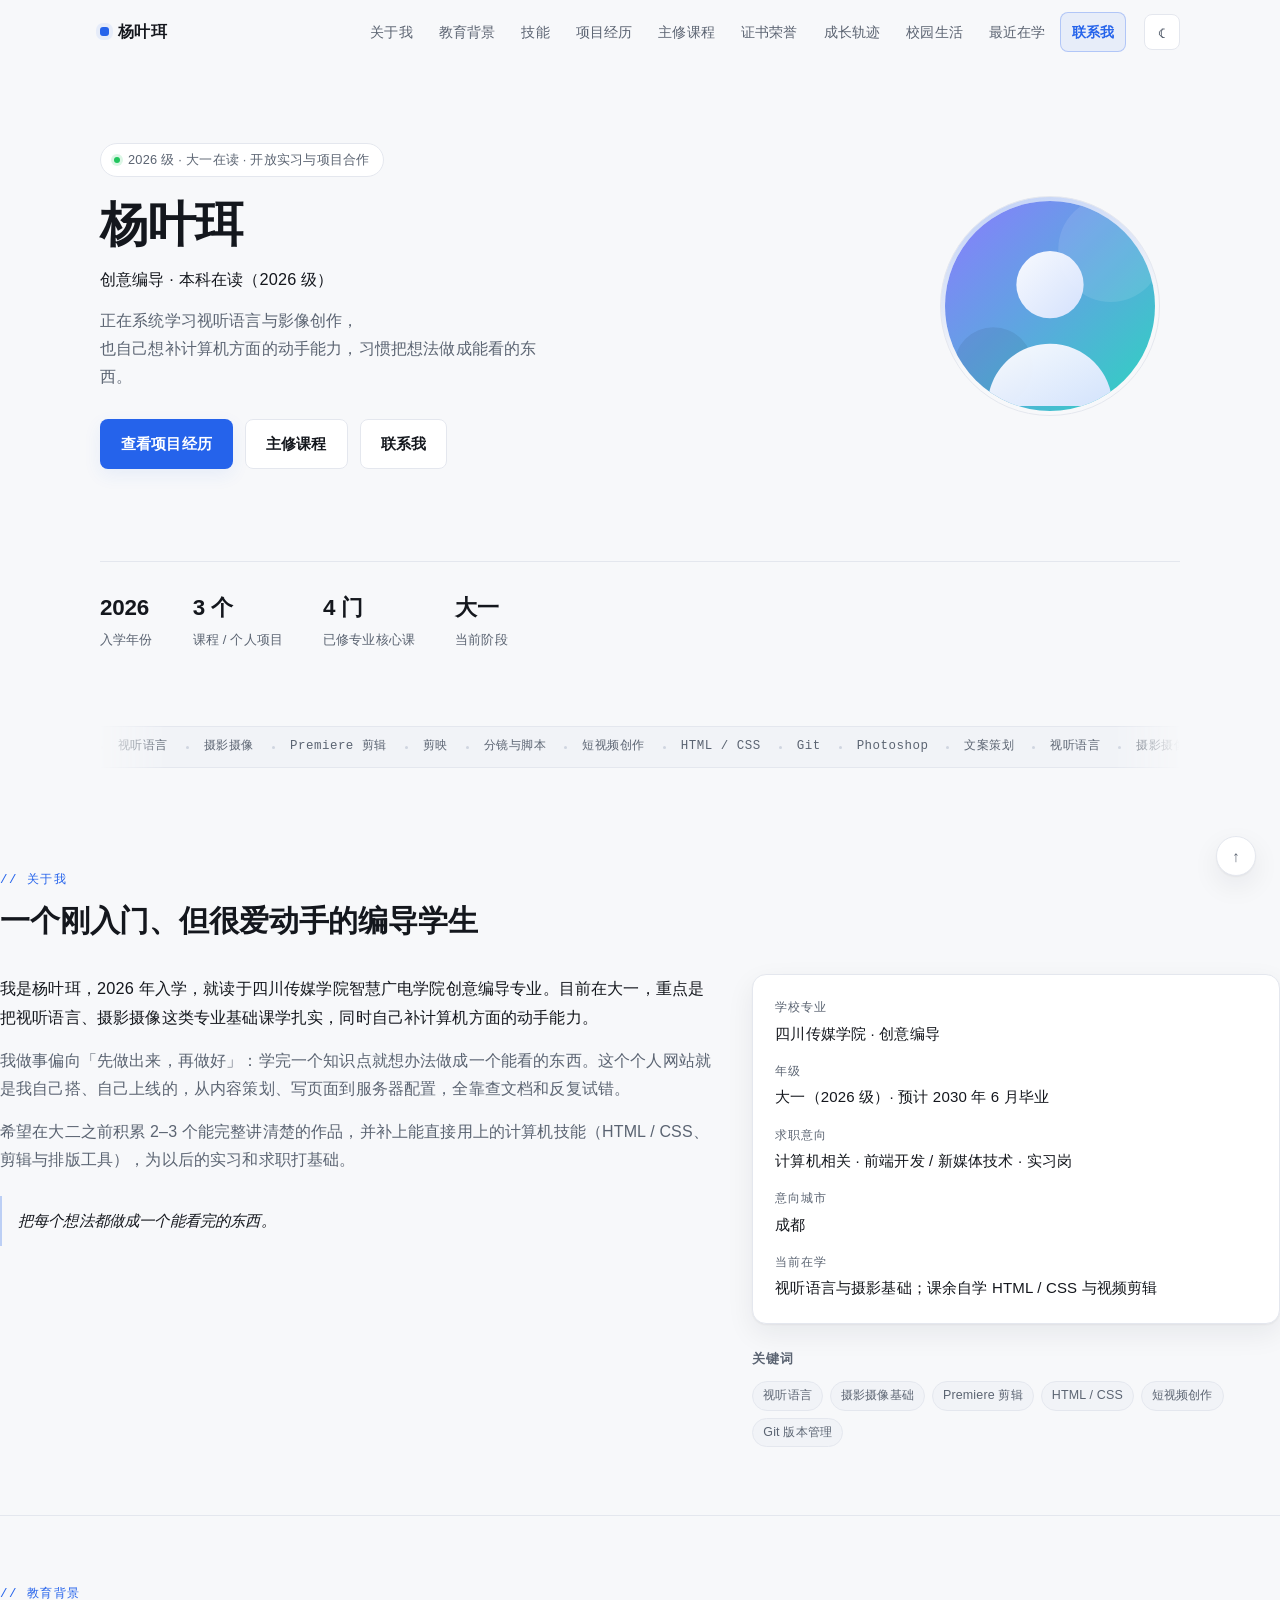
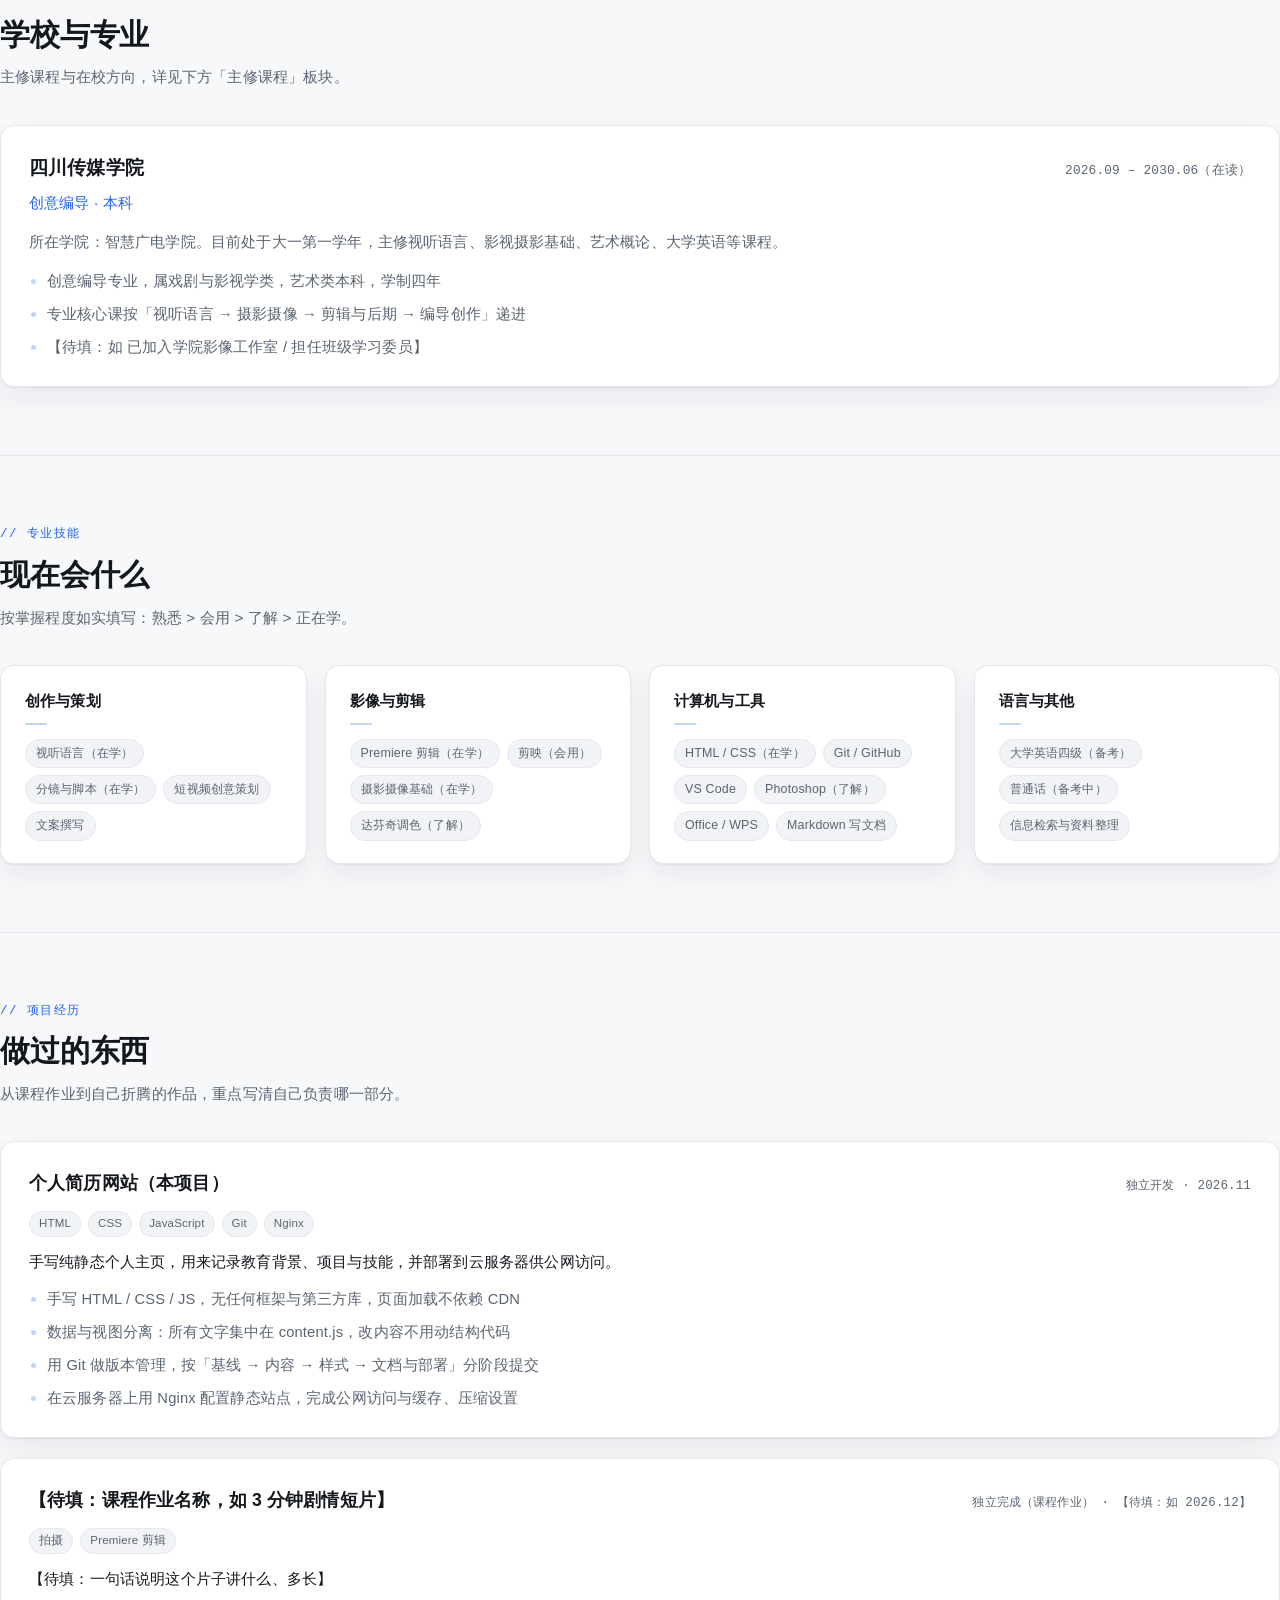
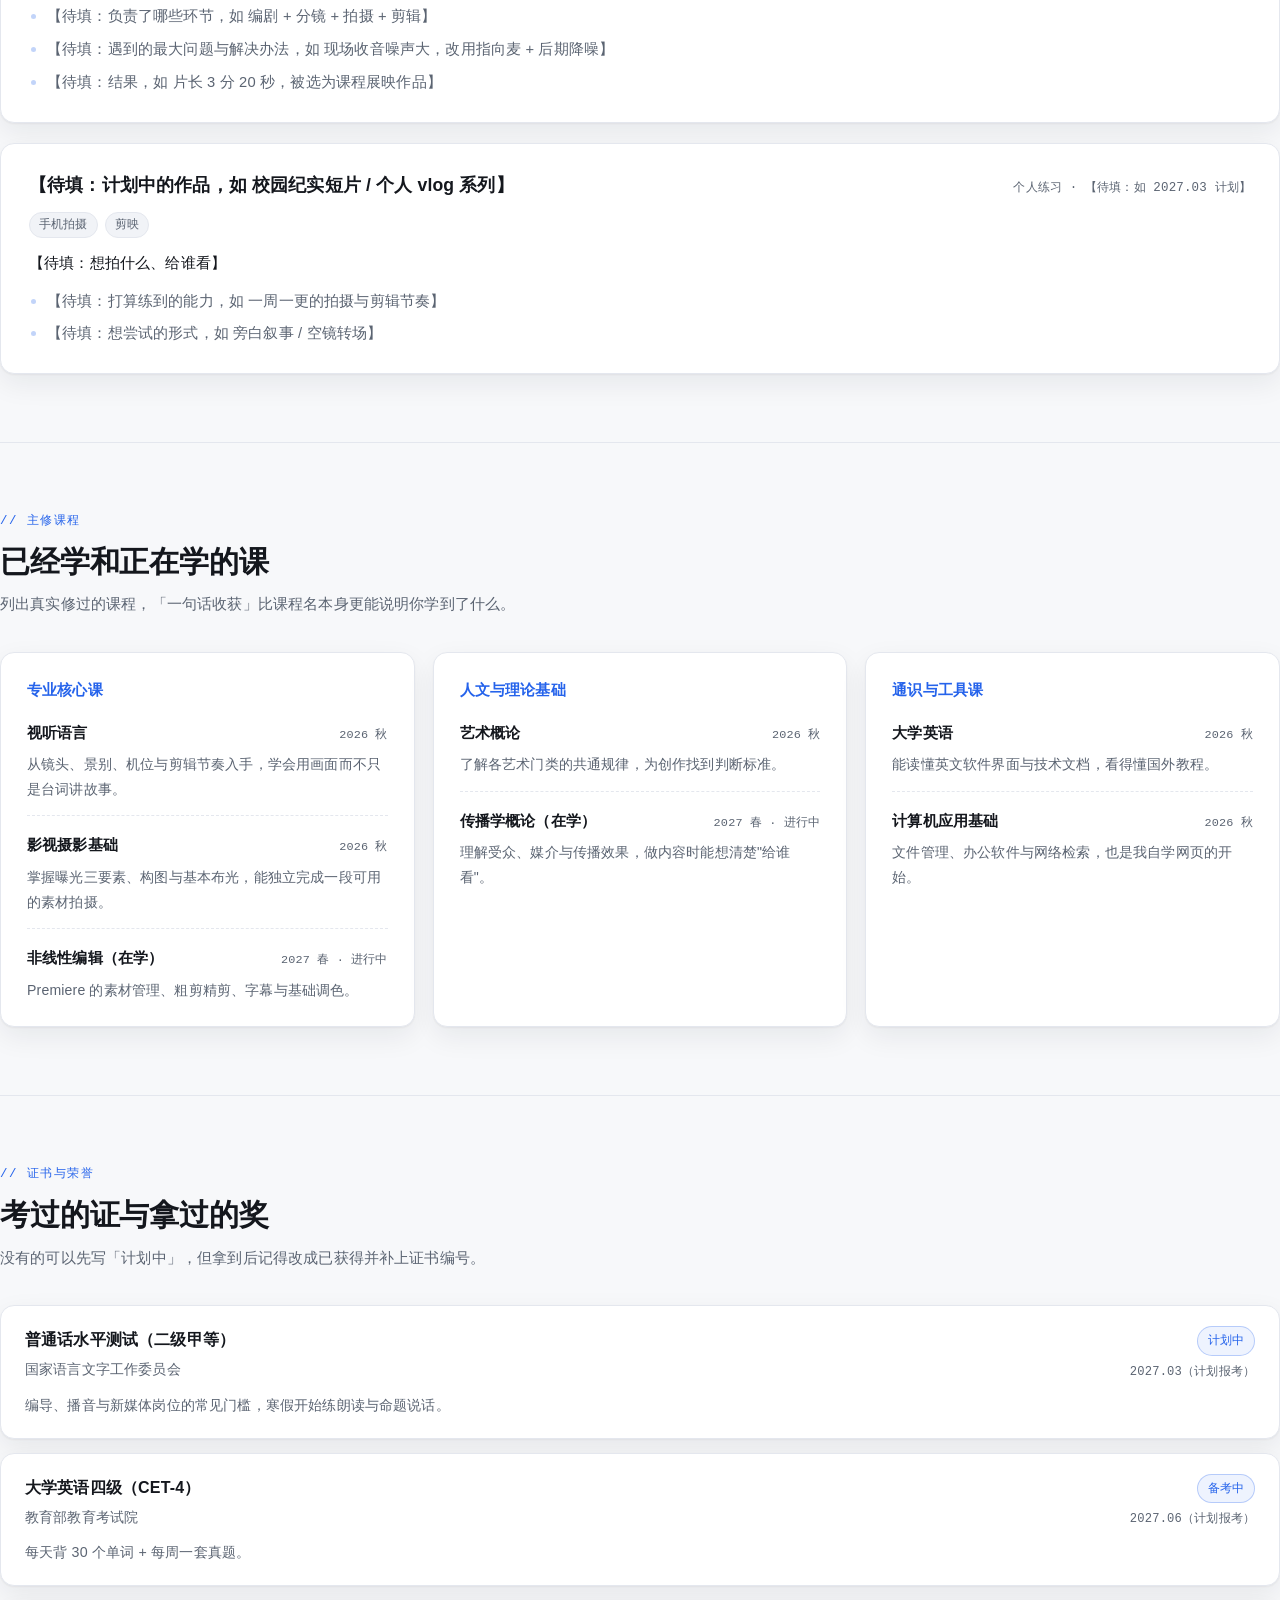
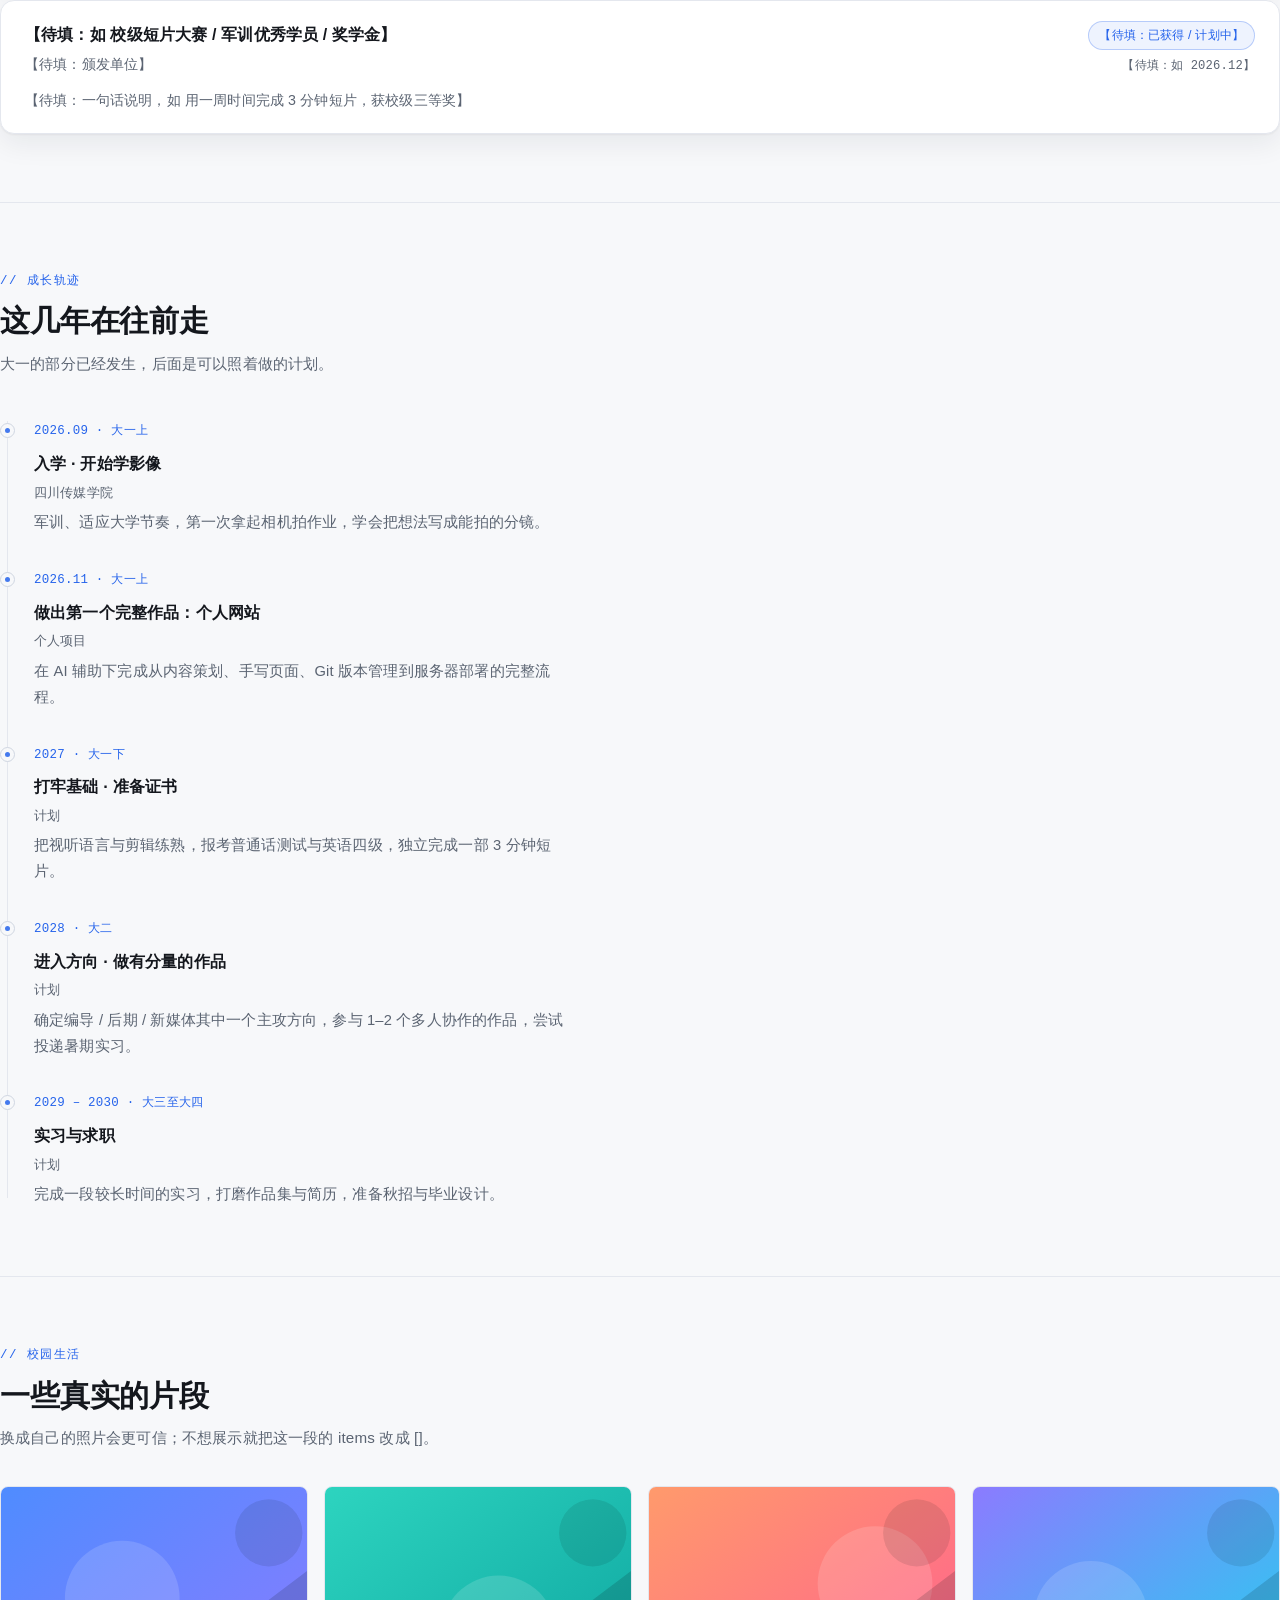
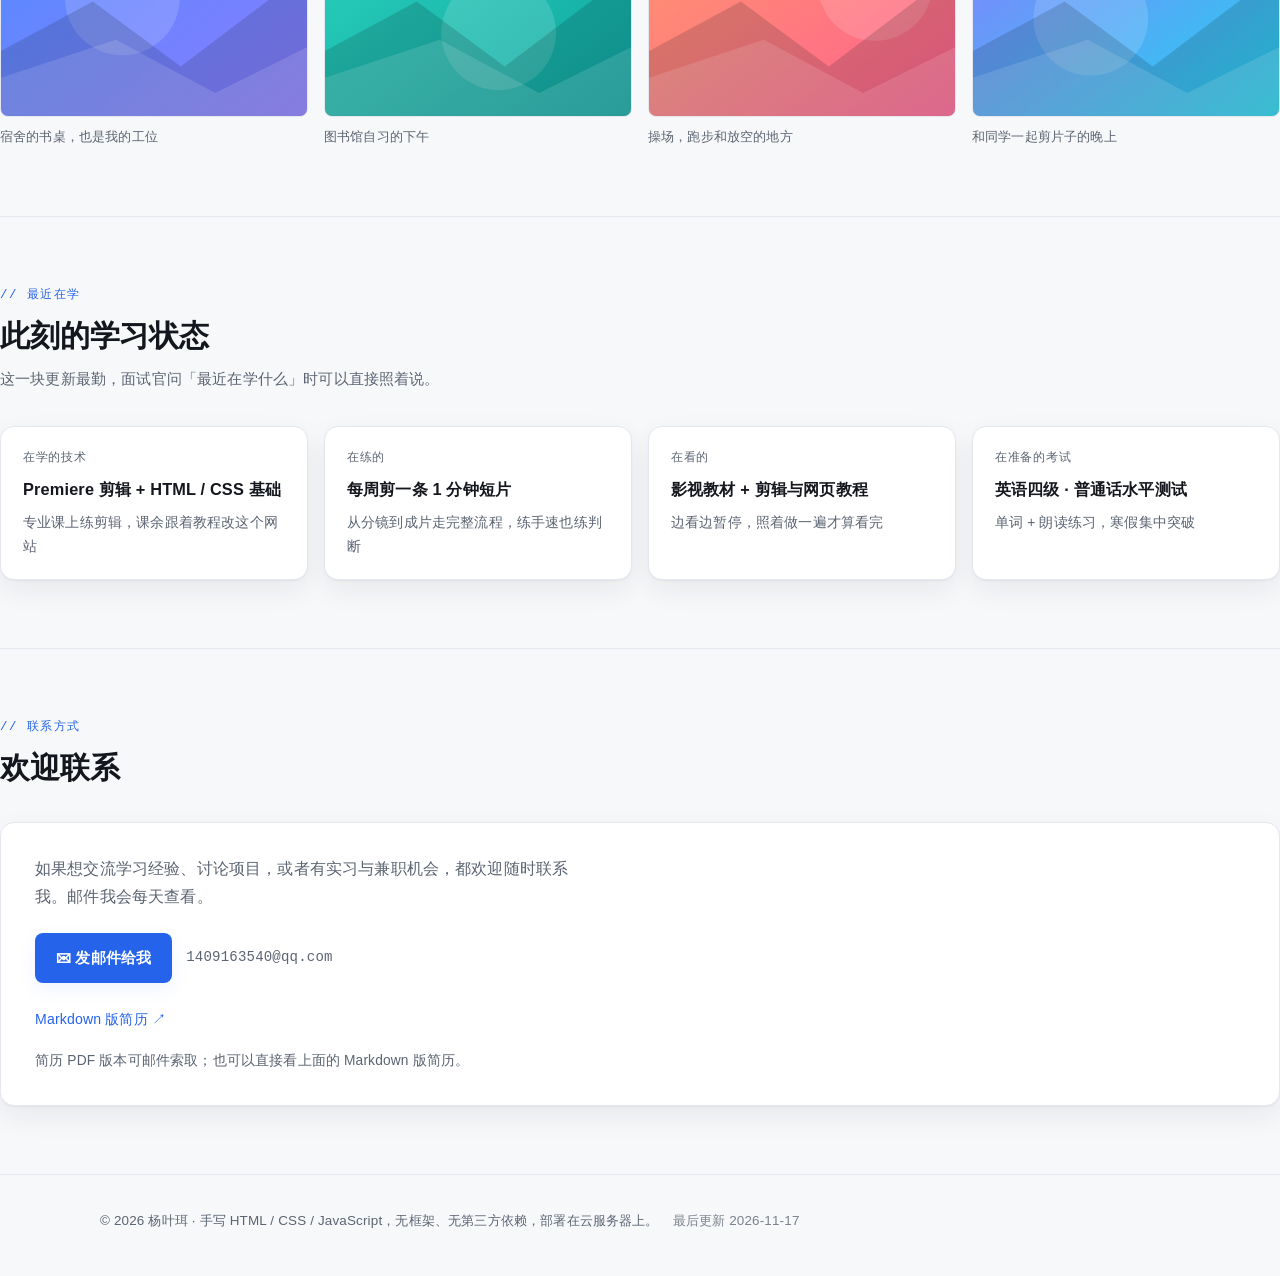
==== commit d5f693e8: "content: 身份改为四川传媒学院创意编导，删除到岗时间与课程成绩 - SCHOOL/COLLEGE/MAJOR 填入：四川传媒学院 / 智慧广电学院 / 创意编导 - 全站由计算机方向改为创意编" ====
--- a/index.html
+++ b/index.html
@@ -9,10 +9,10 @@
      这里只放「浏览器和搜索引擎读的」静态信息：标题、描述、图标、结构化数据。
      改完记得让这里的 title 与 content.js 里的 meta.title 保持一致。
      ============================================================ -->
-<title>杨叶珥 | 计算机科学与技术 · 个人主页</title>
-<meta name="description" content="杨叶珥的个人主页：教育背景、专业技能、项目经历、主修课程与证书荣誉，以及联系方式。">
+<title>杨叶珥 | 创意编导 · 个人主页</title>
+<meta name="description" content="杨叶珥的个人主页：四川传媒学院智慧广电学院创意编导专业在读，教育背景、技能、作品、主修课程与证书，以及联系方式。">
 <meta name="author" content="杨叶珥">
-<meta name="keywords" content="杨叶珥, 个人主页, 计算机科学与技术, 简历, 项目经历">
+<meta name="keywords" content="杨叶珥, 个人主页, 创意编导, 四川传媒学院, 智慧广电学院, 简历, 作品">
 <meta name="theme-color" content="#0b1220">
 <meta name="apple-mobile-web-app-capable" content="yes">
 <meta name="apple-mobile-web-app-status-bar-style" content="black-translucent">
@@ -22,8 +22,8 @@
 
 <!-- 分享到微信 / QQ / 微博时显示的卡片信息 -->
 <meta property="og:type" content="profile">
-<meta property="og:title" content="杨叶珥 | 计算机科学与技术 · 个人主页">
-<meta property="og:description" content="教育背景、专业技能、项目经历、主修课程与证书荣誉，以及联系方式。">
+<meta property="og:title" content="杨叶珥 | 创意编导 · 个人主页">
+<meta property="og:description" content="四川传媒学院智慧广电学院创意编导专业在读，教育背景、技能、作品、主修课程与证书，以及联系方式。">
 <meta property="og:locale" content="zh_CN">
 <meta name="twitter:card" content="summary">
 
@@ -37,9 +37,9 @@
   "@context": "https://schema.org",
   "@type": "Person",
   "name": "杨叶珥",
-  "description": "计算机科学与技术专业在读本科生，个人主页。",
-  "alumniOf": { "@type": "CollegeOrUniversity", "name": "【待填：学校全称】" },
-  "knowsAbout": ["C 语言", "Python", "Java", "HTML", "CSS", "JavaScript", "Git", "MySQL"],
+  "description": "四川传媒学院智慧广电学院创意编导专业在读本科生，个人主页。",
+  "alumniOf": { "@type": "CollegeOrUniversity", "name": "四川传媒学院" },
+  "knowsAbout": ["视听语言", "影视摄影", "Premiere 剪辑", "HTML", "CSS", "Git"],
   "email": "mailto:1409163540@qq.com"
 }
 </script>
@@ -105,7 +105,7 @@
 
 <noscript>
   <div class="container noscript">
-    <h1>杨叶珥 · 计算机科学与技术</h1>
+    <h1>杨叶珥 · 创意编导</h1>
     <p>本页内容由 JavaScript 渲染，请开启浏览器的 JavaScript 后刷新。</p>
     <p>也可以直接查看纯文本版简历：<a href="resume.md">resume.md</a></p>
   </div>
--- a/assets/css/style.css
+++ b/assets/css/style.css
@@ -1,74 +1,64 @@
 /* =====================================================================
-   赛博朋克霓虹风 · 样式表
-   想换主题色：改下面 --neon-pink / --neon-cyan / --neon-violet 三个值。
+   style.css —— 求职向个人主页样式（专业简洁风 v2）
+
+   设计原则
+     · 克制的配色：一个主色 + 大面积中性色，避免花哨影响阅读
+     · 信息密度优先：标题层级清晰、卡片留白统一，方便 HR 快速扫读
+     · 打印友好：Ctrl+P 打印时去掉装饰，接近一份简历
+     · 只保留极淡的背景微光，不干扰阅读；亮色 / 暗色两套主题
+
+   想换主色：改下面 :root 与两个主题里的 --accent 即可（一处改，全站跟着变）
    ===================================================================== */
 
 /* ---------------------------------------------------------------- 主题变量 */
 :root {
-  --font: "Segoe UI", -apple-system, BlinkMacSystemFont, "PingFang SC",
-          "Hiragino Sans GB", "Microsoft YaHei", "Source Han Sans SC",
-          "Noto Sans SC", Arial, sans-serif;
-  --mono: ui-monospace, "Cascadia Mono", "Cascadia Code", Consolas,
-          "SFMono-Regular", "JetBrains Mono", "PingFang SC", monospace;
-  --max-width: 1140px;
-  --radius: 6px;
-  --radius-pill: 999px;
-
-  /* 霓虹主色 */
-  --neon-pink: #ff2e97;
-  --neon-cyan: #22e0ff;
-  --neon-violet: #8b5cf6;
-  --neon-lime: #c8ff3d;
-  --gradient: linear-gradient(100deg, #ff2e97 0%, #8b5cf6 48%, #22e0ff 100%);
-}
-
+  --max-width: 1080px;
+  --radius: 14px;
+  --radius-sm: 8px;
+
+  --font-sans: -apple-system, BlinkMacSystemFont, "Segoe UI", "PingFang SC",
+               "Hiragino Sans GB", "Microsoft YaHei", "Source Han Sans SC", sans-serif;
+  --font-mono: ui-monospace, SFMono-Regular, "SF Mono", Consolas,
+               "Liberation Mono", Menlo, monospace;
+
+  --accent: #2563eb;
+  --accent-soft: rgba(37, 99, 235, .10);
+  --accent-line: rgba(37, 99, 235, .32);
+  --glow-opacity: .30;
+}
+
+/* 暗色：默认跟随系统，也可以手动切换 */
 html[data-theme="dark"] {
-  --bg: #05060f;
-  --bg-solid: #080a17;
-  --surface: rgba(255, 255, 255, .04);
-  --surface-solid: #0c1024;
-  --surface-hover: rgba(34, 224, 255, .09);
-  --text: #e8eeff;
-  --muted: #8b9ac4;
-  --border: rgba(34, 224, 255, .18);
-  --border-strong: rgba(34, 224, 255, .45);
-  --header-bg: rgba(5, 6, 15, .72);
-  --menu-bg: #080a17;
-  --shadow: 0 20px 46px rgba(0, 0, 0, .55);
-  --shadow-soft: 0 8px 24px rgba(0, 0, 0, .45);
-  --glow-opacity: .95;
-  --glow-blend: screen;
-  --grid-strength: .6;
-  --scan-strength: .5;
-  --pink-text: #ff7ac2;
-  --cyan-text: #6ff0ff;
-  --on-accent: #06070f;
-  --vignette: rgba(0, 0, 0, .55);
+  --bg: #0b1220;
+  --bg-solid: #0b1220;
+  --surface: #111a2b;
+  --surface-2: #16223a;
+  --text: #e9eef8;
+  --muted: #9aa7bd;
+  --border: #1f2b41;
+  --border-strong: #2b3a56;
+  --shadow: 0 1px 2px rgba(0, 0, 0, .35), 0 12px 30px rgba(0, 0, 0, .28);
+  --accent: #6ea8fe;
+  --accent-soft: rgba(110, 168, 254, .12);
+  --accent-line: rgba(110, 168, 254, .38);
+  --glow-opacity: .26;
   color-scheme: dark;
 }
 
 html[data-theme="light"] {
-  --bg: #eef1fb;
-  --bg-solid: #ffffff;
-  --surface: rgba(18, 24, 60, .04);
-  --surface-solid: #ffffff;
-  --surface-hover: rgba(139, 92, 246, .10);
-  --text: #101531;
-  --muted: #59628a;
-  --border: rgba(24, 30, 70, .16);
-  --border-strong: rgba(24, 30, 70, .38);
-  --header-bg: rgba(238, 241, 251, .84);
-  --menu-bg: #ffffff;
-  --shadow: 0 18px 40px rgba(28, 34, 78, .14);
-  --shadow-soft: 0 8px 22px rgba(28, 34, 78, .10);
-  --glow-opacity: .5;
-  --glow-blend: multiply;
-  --grid-strength: .3;
-  --scan-strength: .16;
-  --pink-text: #c2185b;
-  --cyan-text: #0a7f96;
-  --on-accent: #06070f;
-  --vignette: rgba(120, 130, 200, .18);
+  --bg: #f7f8fa;
+  --bg-solid: #f7f8fa;
+  --surface: #ffffff;
+  --surface-2: #f1f3f7;
+  --text: #14171d;
+  --muted: #5b6472;
+  --border: #e4e7ee;
+  --border-strong: #cfd5e0;
+  --shadow: 0 1px 2px rgba(16, 24, 40, .05), 0 10px 28px rgba(16, 24, 40, .07);
+  --accent: #2563eb;
+  --accent-soft: rgba(37, 99, 235, .08);
+  --accent-line: rgba(37, 99, 235, .28);
+  --glow-opacity: .22;
   color-scheme: light;
 }
 
@@ -76,498 +66,349 @@
 * { box-sizing: border-box; }
 
 html {
-  background: var(--bg);
   scroll-behavior: smooth;
-  scroll-padding-top: 96px;
   -webkit-text-size-adjust: 100%;
 }
 
 body {
   margin: 0;
+  background: var(--bg);
   color: var(--text);
-  font-family: var(--font);
+  font-family: var(--font-sans);
   font-size: 16px;
   line-height: 1.75;
+  letter-spacing: .01em;
+  -webkit-font-smoothing: antialiased;
   overflow-x: hidden;
-  background: transparent;
-  -webkit-font-smoothing: antialiased;
-}
-
-img { max-width: 100%; }
+}
+
+img { max-width: 100%; height: auto; }
 a { color: inherit; }
 
 :focus-visible {
-  outline: 2px solid var(--neon-cyan);
+  outline: 2px solid var(--accent);
   outline-offset: 3px;
-  border-radius: 3px;
-}
-
-::selection { background: rgba(255, 46, 151, .4); color: #fff; }
+  border-radius: 4px;
+}
+
+::selection { background: var(--accent-soft); color: var(--text); }
 
 ::-webkit-scrollbar { width: 10px; height: 10px; }
 ::-webkit-scrollbar-track { background: var(--bg); }
 ::-webkit-scrollbar-thumb {
-  background: linear-gradient(180deg, var(--neon-cyan), var(--neon-pink));
+  background: var(--border-strong);
+  border-radius: 999px;
   border: 2px solid var(--bg);
-  border-radius: 99px;
-}
-
-.container { width: min(var(--max-width), 100% - 48px); margin-inline: auto; }
+}
+
+.container {
+  width: min(var(--max-width), 100% - 48px);
+  margin-inline: auto;
+}
+
 .noscript { padding: 90px 24px; }
 body.no-scroll { overflow: hidden; }
 
 .skip-link {
-  position: absolute;
-  left: 12px;
-  top: -70px;
-  z-index: 200;
+  position: fixed;
+  top: -60px;
+  left: 16px;
+  z-index: 60;
   padding: 10px 18px;
-  background: var(--neon-pink);
+  border-radius: 0 0 var(--radius-sm) var(--radius-sm);
+  background: var(--accent);
   color: #fff;
+  font-size: .9rem;
   text-decoration: none;
-  font-family: var(--mono);
-  font-size: .85rem;
-  border-radius: 0 0 6px 6px;
-  transition: top .2s;
+  transition: top .2s ease;
 }
 .skip-link:focus { top: 0; }
 
-/* ---------------------------------------------------------------- 跟随鼠标的光标特效 */
+/* ---------------------------------------------------------------- 背景微光（纯装饰，很淡） */
 .fx {
   position: fixed;
   inset: 0;
   z-index: 0;
   pointer-events: none;
   overflow: hidden;
-  /* 背景渐变放在特效层里，这样光晕才能真的"叠加"在背景上 */
-  background-color: var(--bg);
-  background-image:
-    radial-gradient(70% 55% at 50% -8%, rgba(139, 92, 246, .28), transparent 62%),
-    radial-gradient(50% 40% at 92% 8%, rgba(34, 224, 255, .16), transparent 66%),
-    radial-gradient(46% 40% at 6% 24%, rgba(255, 46, 151, .14), transparent 68%);
-}
-
-html[data-theme="light"] .fx {
-  background-image:
-    radial-gradient(70% 55% at 50% -8%, rgba(139, 92, 246, .20), transparent 62%),
-    radial-gradient(50% 40% at 92% 8%, rgba(34, 224, 255, .16), transparent 66%),
-    radial-gradient(46% 40% at 6% 24%, rgba(255, 46, 151, .12), transparent 68%);
-}
-.site-header, main, .site-footer { position: relative; z-index: 1; }
-
-.fx-grid {
-  position: absolute;
-  inset: -12%;
-  opacity: var(--grid-strength);
-  background-image:
-    linear-gradient(to right, rgba(34, 224, 255, .40) 1px, transparent 1px),
-    linear-gradient(to bottom, rgba(255, 46, 151, .30) 1px, transparent 1px);
-  background-size: 68px 68px;
-  -webkit-mask-image: radial-gradient(circle 320px at var(--mx, 50%) var(--my, 32%), #000 0%, rgba(0, 0, 0, .45) 42%, transparent 74%);
-  mask-image: radial-gradient(circle 320px at var(--mx, 50%) var(--my, 32%), #000 0%, rgba(0, 0, 0, .45) 42%, transparent 74%);
-  transition: opacity .5s ease;
-}
-
+}
 .fx-glow {
   position: absolute;
   top: 0;
   left: 0;
-  width: 520px;
-  height: 520px;
-  margin: -260px 0 0 -260px;
+  width: 640px;
+  height: 640px;
+  margin: -320px 0 0 -320px;
   border-radius: 50%;
-  background: radial-gradient(circle at 50% 50%,
-      rgba(255, 46, 151, .34),
-      rgba(139, 92, 246, .24) 40%,
-      rgba(34, 224, 255, .14) 60%,
-      transparent 72%);
-  filter: blur(26px);
-  mix-blend-mode: var(--glow-blend);
+  background: radial-gradient(circle, var(--accent-soft) 0%, transparent 68%);
   opacity: 0;
-  transition: opacity .5s ease, filter .3s ease;
+  transition: opacity .6s ease;
   will-change: transform;
 }
-.fx.is-active .fx-glow { opacity: var(--glow-opacity); }
-.fx.is-hover .fx-glow { filter: blur(20px) saturate(1.35); }
-.fx.is-click .fx-glow { filter: blur(16px) brightness(1.45); opacity: var(--glow-opacity); }
-
-.fx-scan {
-  position: absolute;
-  inset: 0;
-  opacity: var(--scan-strength);
-  mix-blend-mode: overlay;
-  background-image:
-    repeating-linear-gradient(to bottom, rgba(255, 255, 255, .10) 0 1px, transparent 1px 3px),
-    radial-gradient(130% 100% at 50% 0%, transparent 42%, var(--vignette) 100%);
-  animation: scan 9s linear infinite;
-}
-@keyframes scan {
-  from { background-position: 0 0, 0 0; }
-  to   { background-position: 0 64px, 0 0; }
-}
-
-.fx-ring {
-  position: absolute;
-  top: 0;
-  left: 0;
-  width: 38px;
-  height: 38px;
-  margin: -19px 0 0 -19px;
-  border: 1px solid rgba(34, 224, 255, .8);
-  border-radius: 50%;
-  box-shadow: 0 0 18px rgba(34, 224, 255, .45), inset 0 0 12px rgba(34, 224, 255, .22);
-  opacity: 0;
-  transition: opacity .3s ease, border-color .2s, box-shadow .2s;
-  will-change: transform;
-}
-.fx.is-active .fx-ring { opacity: .9; }
-.fx.is-hover .fx-ring {
-  border-color: var(--neon-pink);
-  box-shadow: 0 0 22px rgba(255, 46, 151, .6), inset 0 0 14px rgba(255, 46, 151, .3);
-}
-.fx.is-click .fx-ring { border-color: var(--neon-lime); box-shadow: 0 0 26px rgba(200, 255, 61, .6); }
-
-.fx-dot {
-  position: absolute;
-  top: 0;
-  left: 0;
-  width: 6px;
-  height: 6px;
-  margin: -3px 0 0 -3px;
-  border-radius: 50%;
-  background: var(--neon-pink);
-  box-shadow: 0 0 12px var(--neon-pink);
-  opacity: 0;
-  transition: opacity .3s ease;
-  will-change: transform;
-}
-.fx.is-active .fx-dot { opacity: 1; }
-
-/* 触屏：平时只留很淡的网格，手指按下时在按点处亮起 */
-.fx-static .fx-glow,
-.fx-static .fx-ring,
-.fx-static .fx-dot { opacity: 0; transition: opacity .4s ease; }
-.fx-static.is-touch .fx-glow { opacity: var(--glow-opacity); transition: opacity .15s ease; }
-.fx-static.is-touch .fx-ring { opacity: .9; transition: opacity .15s ease; }
-.fx-static.is-touch .fx-dot { opacity: 1; transition: opacity .15s ease; }
-.fx-static .fx-grid {
-  opacity: .16;
-  -webkit-mask-image: none;
-  mask-image: none;
-}
-.fx-static .fx-scan { animation: none; }
-
-/* 系统开了"减少动态效果"：只留一层很淡的网格 */
-.fx-reduced .fx-glow,
-.fx-reduced .fx-ring,
-.fx-reduced .fx-dot { display: none; }
-.fx-reduced .fx-grid {
-  opacity: .12;
-  -webkit-mask-image: none;
-  mask-image: none;
-}
-.fx-reduced .fx-scan { animation: none; }
-
-/* ---------------------------------------------------------------- 顶部导航 */
+.fx.is-active .fx-glow { opacity: 1; }
+.fx-static .fx-glow { opacity: 1; }
+/* 旧版的光标准星、扫描线在求职版里不显示 */
+.fx-ring, .fx-dot, .fx-scan, .fx-grid { display: none; }
+
+.site-header, main, .site-footer { position: relative; z-index: 1; }
+
+/* ---------------------------------------------------------------- 顶栏 */
 .site-header {
   position: sticky;
   top: 0;
-  z-index: 50;
-  background: var(--header-bg);
-  backdrop-filter: blur(16px) saturate(150%);
-  -webkit-backdrop-filter: blur(16px) saturate(150%);
+  z-index: 30;
+  background: var(--bg);                                  /* 老浏览器兜底 */
+  background: color-mix(in srgb, var(--bg) 88%, transparent);
   border-bottom: 1px solid transparent;
-  transition: border-color .25s, box-shadow .25s;
+  transition: border-color .25s ease, background .25s ease, backdrop-filter .25s ease;
 }
 .site-header.is-scrolled {
   border-bottom-color: var(--border);
-  box-shadow: 0 8px 30px rgba(0, 0, 0, .35);
-}
-
-.header-inner { display: flex; align-items: center; gap: 16px; min-height: 70px; }
+  backdrop-filter: blur(10px) saturate(1.1);
+}
+
+.header-inner {
+  display: flex;
+  align-items: center;
+  gap: 18px;
+  min-height: 64px;
+}
 
 .brand {
   display: inline-flex;
   align-items: center;
-  gap: 10px;
+  gap: 9px;
+  text-decoration: none;
   font-weight: 600;
+  letter-spacing: .02em;
+}
+.brand-mark {
+  width: 9px;
+  height: 9px;
+  border-radius: 3px;
+  background: var(--accent);
+  box-shadow: 0 0 0 4px var(--accent-soft);
+}
+.brand-text { font-size: .98rem; }
+
+.nav {
+  display: flex;
+  gap: 2px;
+  margin-left: auto;
+  flex-wrap: wrap;
+  justify-content: flex-end;
+}
+.nav-link {
+  padding: 7px 11px;
+  border: 1px solid transparent;
+  border-radius: var(--radius-sm);
+  color: var(--muted);
+  font-size: .875rem;
   text-decoration: none;
   white-space: nowrap;
-  letter-spacing: .01em;
-}
-.brand-mark {
-  width: 26px;
-  height: 26px;
-  border-radius: 4px;
-  background: var(--gradient);
-  box-shadow: 0 0 20px rgba(255, 46, 151, .55);
-  animation: brand-pulse 4s ease-in-out infinite;
-}
-@keyframes brand-pulse {
-  0%, 100% { box-shadow: 0 0 18px rgba(255, 46, 151, .5); }
-  50% { box-shadow: 0 0 26px rgba(34, 224, 255, .65); }
-}
-.brand-text { font-size: .98rem; }
-
-.nav { display: flex; gap: 2px; margin-left: auto; flex-wrap: wrap; }
-.nav-link {
-  padding: 8px 14px;
-  font-size: .92rem;
-  color: var(--muted);
-  text-decoration: none;
-  border: 1px solid transparent;
-  border-radius: 4px;
-  transition: color .2s, border-color .2s, background .2s;
-}
-.nav-link:hover { color: var(--text); border-color: var(--border); background: var(--surface); }
+  transition: color .18s ease, background .18s ease, border-color .18s ease;
+}
+.nav-link:hover { color: var(--text); background: var(--surface-2); }
 .nav-link.is-active {
-  color: var(--cyan-text);
-  border-color: var(--border-strong);
-  background: var(--surface-hover);
-  text-shadow: 0 0 14px rgba(34, 224, 255, .45);
-}
-
-.header-actions { display: flex; gap: 8px; margin-left: auto; }
-.nav + .header-actions { margin-left: 8px; }
+  color: var(--accent);
+  background: var(--accent-soft);
+  border-color: var(--accent-line);
+  font-weight: 600;
+}
+
+.header-actions { display: flex; gap: 6px; margin-left: 4px; }
+.nav + .header-actions { margin-left: 0; }
 
 .icon-btn {
   display: inline-flex;
   align-items: center;
   justify-content: center;
-  width: 40px;
-  height: 40px;
+  width: 36px;
+  height: 36px;
+  padding: 0;
   border: 1px solid var(--border);
-  border-radius: 4px;
+  border-radius: var(--radius-sm);
   background: var(--surface);
-  color: var(--text);
-  font-size: 1rem;
-  line-height: 1;
+  color: var(--muted);
+  font-size: .95rem;
   cursor: pointer;
-  transition: background .2s, border-color .2s, box-shadow .2s, transform .15s;
-}
-.icon-btn:hover {
-  background: var(--surface-hover);
-  border-color: var(--border-strong);
-  box-shadow: 0 0 18px rgba(34, 224, 255, .35);
-}
-.icon-btn:active { transform: scale(.95); }
+  transition: color .18s ease, border-color .18s ease, background .18s ease;
+}
+.icon-btn:hover { color: var(--text); border-color: var(--border-strong); }
+.icon-btn:active { transform: scale(.96); }
 
 .menu-btn { display: none; }
 .menu-bars { display: flex; flex-direction: column; gap: 4px; }
-.menu-bars i { display: block; width: 16px; height: 2px; border-radius: 1px; background: currentColor; }
-
-.progress { height: 2px; background: rgba(127, 127, 127, .12); }
+.menu-bars i {
+  display: block;
+  width: 16px;
+  height: 2px;
+  border-radius: 1px;
+  background: currentColor;
+}
+
+.progress { height: 2px; background: transparent; }
 #scrollProgress {
   display: block;
   width: 0;
   height: 100%;
-  background: linear-gradient(90deg, var(--neon-pink), var(--neon-violet), var(--neon-cyan));
-  box-shadow: 0 0 14px rgba(34, 224, 255, .7);
+  background: var(--accent);
   transition: width .1s linear;
 }
 
 /* ---------------------------------------------------------------- 首屏 */
-.hero-section { padding: 84px 0 30px; }
+.hero-section { padding: 76px 0 34px; }
 
 .hero-inner {
   display: grid;
-  grid-template-columns: minmax(0, 1.4fr) minmax(0, .6fr);
+  grid-template-columns: minmax(0, 1fr) 260px;
+  align-items: center;
   gap: 48px;
-  align-items: center;
 }
 
 .status-chip {
   display: inline-flex;
   align-items: center;
-  gap: 9px;
-  padding: 5px 14px;
-  border: 1px solid var(--border-strong);
-  border-radius: var(--radius-pill);
+  gap: 8px;
+  margin-bottom: 20px;
+  padding: 5px 13px;
+  border: 1px solid var(--border);
+  border-radius: 999px;
   background: var(--surface);
-  color: var(--cyan-text);
-  font-family: var(--mono);
-  font-size: .78rem;
-  letter-spacing: .08em;
-  text-transform: uppercase;
+  color: var(--muted);
+  font-size: .8rem;
+  letter-spacing: .02em;
 }
 .status-chip .dot {
-  width: 8px;
-  height: 8px;
+  width: 6px;
+  height: 6px;
   border-radius: 50%;
-  background: var(--neon-lime);
-  box-shadow: 0 0 12px var(--neon-lime);
-  animation: blink 2.4s ease-in-out infinite;
-}
-@keyframes blink {
-  0%, 100% { opacity: 1; }
-  50% { opacity: .35; }
+  background: #22c55e;
+  box-shadow: 0 0 0 3px rgba(34, 197, 94, .16);
 }
 
 .hero-name {
-  position: relative;
-  margin: 22px 0 14px;
-  font-size: clamp(2.2rem, 6vw, 3.7rem);
-  line-height: 1.12;
+  margin: 0 0 12px;
+  font-size: clamp(2.1rem, 5vw, 3rem);
+  line-height: 1.15;
   letter-spacing: -.01em;
-  background: var(--gradient);
-  -webkit-background-clip: text;
-  background-clip: text;
-  color: transparent;
-  filter: drop-shadow(0 0 26px rgba(255, 46, 151, .35));
-}
-.hero-name .grad { margin-left: .16em; }
-
-/* 名字的故障（glitch）效果，偶尔闪一下 */
-.hero-name::before,
-.hero-name::after {
-  content: attr(data-text);
-  position: absolute;
-  inset: 0;
-  pointer-events: none;
-  opacity: 0;
-  -webkit-text-fill-color: currentColor;
-  background: none;
-}
-.hero-name::before {
-  color: var(--neon-cyan);
-  clip-path: inset(0 0 52% 0);
-  animation: glitch-top 7.5s steps(1) infinite;
-}
-.hero-name::after {
-  color: var(--neon-pink);
-  clip-path: inset(52% 0 0 0);
-  animation: glitch-bottom 7.5s steps(1) infinite;
-}
-@keyframes glitch-top {
-  0%, 90%, 100% { opacity: 0; transform: translate(0, 0); }
-  91% { opacity: .9; transform: translate(-4px, -2px); }
-  93% { opacity: .6; transform: translate(3px, 1px); }
-  95% { opacity: 0; transform: translate(0, 0); }
-}
-@keyframes glitch-bottom {
-  0%, 90%, 100% { opacity: 0; transform: translate(0, 0); }
-  92% { opacity: .85; transform: translate(4px, 2px); }
-  94% { opacity: .5; transform: translate(-3px, -1px); }
-  96% { opacity: 0; transform: translate(0, 0); }
-}
+  font-weight: 700;
+}
+.hero-name .grad { color: var(--accent); }
 
 .hero-role {
-  margin: 0 0 16px;
-  font-family: var(--mono);
-  font-size: .95rem;
-  letter-spacing: .04em;
-  color: var(--cyan-text);
-}
-
-.hero-intro { margin: 0 0 30px; max-width: 46ch; color: var(--muted); }
-
-.hero-actions { display: flex; flex-wrap: wrap; gap: 14px; }
+  margin: 0 0 14px;
+  color: var(--text);
+  font-size: 1.02rem;
+  font-weight: 500;
+}
+
+.hero-intro {
+  margin: 0 0 28px;
+  max-width: 52ch;
+  color: var(--muted);
+  font-size: 1rem;
+}
+
+.hero-actions { display: flex; flex-wrap: wrap; gap: 12px; }
 
 .btn {
-  position: relative;
   display: inline-flex;
   align-items: center;
   justify-content: center;
   gap: 8px;
-  padding: 13px 26px;
+  padding: 11px 20px;
   border: 1px solid transparent;
-  font-family: var(--mono);
-  font-size: .9rem;
-  letter-spacing: .06em;
+  border-radius: var(--radius-sm);
+  font-size: .93rem;
+  font-weight: 600;
   text-decoration: none;
   cursor: pointer;
-  clip-path: polygon(12px 0, 100% 0, 100% calc(100% - 12px), calc(100% - 12px) 100%, 0 100%, 0 12px);
-  transition: transform .18s, filter .25s, background .2s, color .2s;
+  transition: transform .15s ease, background .18s ease, border-color .18s ease, box-shadow .18s ease;
 }
 .btn-primary {
-  background: var(--gradient);
-  color: var(--on-accent);
-  font-weight: 700;
-  filter: drop-shadow(0 0 16px rgba(255, 46, 151, .45));
-}
-.btn-primary:hover { transform: translateY(-2px); filter: drop-shadow(0 0 24px rgba(34, 224, 255, .6)); }
+  background: var(--accent);
+  color: #fff;
+  box-shadow: 0 6px 18px var(--accent-soft);
+}
+.btn-primary:hover { transform: translateY(-1px); box-shadow: 0 10px 24px var(--accent-soft); }
 .btn-ghost {
   background: var(--surface);
-  border-color: var(--border-strong);
+  border-color: var(--border);
   color: var(--text);
 }
-.btn-ghost:hover {
-  transform: translateY(-2px);
-  background: var(--surface-hover);
-  color: var(--cyan-text);
-  filter: drop-shadow(0 0 16px rgba(34, 224, 255, .4));
-}
+.btn-ghost:hover { border-color: var(--border-strong); background: var(--surface-2); }
 
 .hero-media { display: flex; justify-content: center; }
 .avatar-ring {
   position: relative;
-  width: min(290px, 66vw);
-  aspect-ratio: 1 / 1;
-  padding: 8px;
-  background: var(--gradient);
-  border-radius: 6px;
-  box-shadow: 0 0 46px rgba(139, 92, 246, .45);
-  clip-path: polygon(20px 0, 100% 0, 100% calc(100% - 20px), calc(100% - 20px) 100%, 0 100%, 0 20px);
+  width: 220px;
+  height: 220px;
+  border-radius: 50%;
+  padding: 4px;
+  background: linear-gradient(160deg, var(--accent-line), transparent 60%);
+  border: 1px solid var(--border);
 }
 .avatar {
   width: 100%;
   height: 100%;
+  border-radius: 50%;
+  object-fit: cover;
+  background: var(--surface);
   display: block;
-  object-fit: cover;
-  border-radius: 3px;
-  background: var(--bg-solid);
-  filter: saturate(1.05) contrast(1.05);
 }
 
 .stats {
-  grid-column: 1 / -1;
   display: flex;
   flex-wrap: wrap;
-  gap: 44px;
-  margin: 54px 0 0;
-  padding: 22px 0 0;
+  gap: 40px;
+  margin: 44px 0 0;
+  padding: 26px 0 0;
   border-top: 1px solid var(--border);
   list-style: none;
+  grid-column: 1 / -1;
 }
 .stat { display: flex; flex-direction: column; gap: 2px; }
 .stat-value {
-  font-family: var(--mono);
-  font-size: 1.5rem;
+  font-size: 1.4rem;
   font-weight: 700;
-  color: var(--cyan-text);
-  text-shadow: 0 0 18px rgba(34, 224, 255, .45);
-}
-.stat-label { font-size: .82rem; color: var(--muted); letter-spacing: .04em; }
-
-/* 跑马灯 */
+  letter-spacing: -.01em;
+  color: var(--text);
+}
+.stat-label { font-size: .82rem; color: var(--muted); }
+
 .ticker {
   grid-column: 1 / -1;
-  margin-top: 34px;
+  margin-top: 26px;
+  overflow: hidden;
   border-top: 1px solid var(--border);
   border-bottom: 1px solid var(--border);
-  overflow: hidden;
+  background: var(--surface-2);
   -webkit-mask-image: linear-gradient(90deg, transparent, #000 6%, #000 94%, transparent);
   mask-image: linear-gradient(90deg, transparent, #000 6%, #000 94%, transparent);
 }
-.ticker-track { display: flex; width: max-content; animation: ticker 32s linear infinite; }
+.ticker-track { display: flex; width: max-content; animation: ticker 40s linear infinite; }
 .ticker:hover .ticker-track { animation-play-state: paused; }
-.ticker-run { display: flex; margin: 0; padding: 11px 0; list-style: none; }
+.ticker-run { display: flex; margin: 0; padding: 9px 0; list-style: none; }
 .ticker-run li {
-  display: inline-flex;
-  align-items: center;
-  padding: 0 20px;
-  font-family: var(--mono);
-  font-size: .8rem;
-  letter-spacing: .14em;
-  text-transform: uppercase;
-  color: var(--muted);
+  position: relative;
+  padding: 0 18px;
+  color: var(--muted);
+  font-family: var(--font-mono);
+  font-size: .78rem;
+  letter-spacing: .04em;
   white-space: nowrap;
 }
 .ticker-run li::before {
-  content: "◆";
-  margin-right: 12px;
-  color: var(--neon-pink);
-  font-size: .62em;
+  content: "";
+  position: absolute;
+  left: 0;
+  top: 50%;
+  width: 3px;
+  height: 3px;
+  margin-top: -1.5px;
+  border-radius: 50%;
+  background: var(--border-strong);
 }
 @keyframes ticker {
   from { transform: translateX(0); }
@@ -575,437 +416,587 @@
 }
 
 /* ---------------------------------------------------------------- 板块通用 */
-.section { padding: 78px 0; scroll-margin-top: 96px; }
-.section-head { max-width: 760px; margin-bottom: 38px; }
-.section-head::before {
-  content: "";
-  display: block;
-  width: 68px;
-  height: 2px;
-  margin-bottom: 20px;
-  background: linear-gradient(90deg, var(--neon-pink), var(--neon-cyan));
-  box-shadow: 0 0 14px rgba(34, 224, 255, .65);
-}
+.section { padding: 68px 0; scroll-margin-top: 84px; }
+.section + .section { border-top: 1px solid var(--border); }
+
+.section-head { max-width: 720px; margin-bottom: 34px; }
 .section-kicker {
-  margin: 0 0 8px;
-  font-family: var(--mono);
+  margin: 0 0 10px;
+  color: var(--accent);
+  font-family: var(--font-mono);
   font-size: .78rem;
-  letter-spacing: .18em;
-  color: var(--pink-text);
+  letter-spacing: .12em;
+  text-transform: uppercase;
 }
 .section-title {
   margin: 0 0 10px;
-  font-size: clamp(1.5rem, 3.2vw, 2.1rem);
-  line-height: 1.25;
+  font-size: clamp(1.4rem, 2.6vw, 1.85rem);
+  line-height: 1.3;
   letter-spacing: -.005em;
 }
-.section-subtitle { margin: 0; color: var(--muted); }
+.section-subtitle { margin: 0; color: var(--muted); font-size: .95rem; }
 
 .card {
   position: relative;
-  background: var(--surface-solid);
   border: 1px solid var(--border);
   border-radius: var(--radius);
+  background: var(--surface);
   box-shadow: var(--shadow);
-  transition: border-color .25s, box-shadow .25s, transform .25s;
-}
-/* 悬停时冒出四个角的装饰线 */
-.card::before,
-.card::after {
-  content: "";
-  position: absolute;
-  width: 16px;
-  height: 16px;
-  border: 0 solid var(--neon-cyan);
-  opacity: 0;
-  transition: opacity .25s;
-  pointer-events: none;
-}
-.card::before { top: -1px; left: -1px; border-top-width: 2px; border-left-width: 2px; }
-.card::after { right: -1px; bottom: -1px; border-right-width: 2px; border-bottom-width: 2px; }
-.card:hover::before, .card:hover::after { opacity: 1; }
-
-.chips { display: flex; flex-wrap: wrap; gap: 8px; margin: 0; padding: 0; list-style: none; }
+  transition: transform .18s ease, border-color .18s ease, box-shadow .18s ease;
+}
+
+.chips { display: flex; flex-wrap: wrap; gap: 7px; margin: 0; padding: 0; list-style: none; }
 .chip {
-  padding: 5px 12px;
+  display: inline-flex;
+  align-items: center;
+  padding: 3px 10px;
   border: 1px solid var(--border);
-  border-radius: 3px;
-  background: var(--surface);
-  font-family: var(--mono);
+  border-radius: 999px;
+  background: var(--surface-2);
+  color: var(--muted);
   font-size: .78rem;
-  letter-spacing: .04em;
-  color: var(--text);
+  line-height: 1.7;
   white-space: nowrap;
-  transition: border-color .2s, color .2s, box-shadow .2s;
-}
-.chip:hover {
-  border-color: var(--border-strong);
-  color: var(--cyan-text);
-  box-shadow: 0 0 14px rgba(34, 224, 255, .3);
-}
-.chip-tag { color: var(--pink-text); border-color: rgba(255, 46, 151, .35); }
-.chips-small .chip { font-size: .72rem; padding: 3px 10px; color: var(--muted); }
+}
+.chip-tag { color: var(--accent); border-color: var(--accent-line); background: var(--accent-soft); }
+.chips-small .chip { font-size: .72rem; padding: 2px 9px; }
+
+.link-arrow {
+  align-self: flex-start;
+  margin-top: 4px;
+  color: var(--accent);
+  font-size: .88rem;
+  font-weight: 600;
+  text-decoration: none;
+}
+.link-arrow:hover { text-decoration: underline; }
 
 /* ---------------------------------------------------------------- 关于我 */
 .about-grid {
   display: grid;
-  grid-template-columns: minmax(0, 1.3fr) minmax(0, .7fr);
+  grid-template-columns: minmax(0, 1.35fr) minmax(280px, 1fr);
   gap: 40px;
   align-items: start;
 }
-.about-text p { margin: 0 0 16px; color: var(--muted); }
-.about-text p:first-child { color: var(--text); font-size: 1.04rem; }
+.about-text p { margin: 0 0 15px; color: var(--muted); }
+.about-text p:first-child { color: var(--text); font-size: 1.02rem; }
+
 .quote {
-  margin-top: 22px !important;
-  padding-left: 16px;
-  border-left: 2px solid var(--neon-pink);
+  margin: 22px 0 0 !important;
+  padding: 12px 0 12px 16px;
+  border-left: 2px solid var(--accent-line);
   color: var(--text) !important;
-  box-shadow: -1px 0 18px rgba(255, 46, 151, .35);
+  font-size: .96rem !important;
+  font-style: italic;
 }
 
 .facts {
-  display: grid;
-  grid-template-columns: auto minmax(0, 1fr);
-  gap: 12px 18px;
   margin: 0;
-  padding: 24px;
+  padding: 22px;
   border: 1px solid var(--border);
   border-radius: var(--radius);
-  background: var(--surface-solid);
+  background: var(--surface);
   box-shadow: var(--shadow);
 }
 .facts dt {
-  font-family: var(--mono);
-  font-size: .78rem;
+  margin: 0 0 2px;
+  color: var(--muted);
+  font-size: .76rem;
   letter-spacing: .06em;
-  color: var(--cyan-text);
-  white-space: nowrap;
-}
-.facts dd { margin: 0; font-size: .95rem; word-break: break-word; }
+  text-transform: uppercase;
+}
+.facts dd {
+  margin: 0 0 14px;
+  font-size: .94rem;
+  word-break: break-word;
+}
+.facts dd:last-child { margin-bottom: 0; }
 
 .side-title {
-  margin: 26px 0 12px;
-  font-family: var(--mono);
-  font-size: .76rem;
-  letter-spacing: .18em;
+  margin: 24px 0 10px;
+  font-size: .82rem;
+  color: var(--muted);
+  letter-spacing: .08em;
   text-transform: uppercase;
-  color: var(--muted);
-}
-
-/* ---------------------------------------------------------------- 我的一天（作息表） */
-.schedule { position: relative; margin: 0; padding: 6px 0; list-style: none; }
-.schedule::before {
+}
+
+/* ---------------------------------------------------------------- 教育背景 */
+.edu-list { display: grid; gap: 20px; }
+.edu-card { padding: 26px 28px; }
+
+.edu-head {
+  display: flex;
+  flex-wrap: wrap;
+  align-items: baseline;
+  justify-content: space-between;
+  gap: 8px 16px;
+}
+.edu-school { margin: 0; font-size: 1.16rem; }
+.edu-period {
+  color: var(--muted);
+  font-family: var(--font-mono);
+  font-size: .8rem;
+}
+.edu-major {
+  margin: 6px 0 12px;
+  color: var(--accent);
+  font-size: .95rem;
+  font-weight: 500;
+}
+.edu-detail { margin: 0 0 14px; color: var(--muted); font-size: .94rem; }
+
+.edu-highlights {
+  margin: 0;
+  padding: 0;
+  list-style: none;
+  display: grid;
+  gap: 7px;
+}
+.edu-highlights li {
+  position: relative;
+  padding-left: 18px;
+  color: var(--muted);
+  font-size: .92rem;
+}
+.edu-highlights li::before {
   content: "";
   position: absolute;
-  left: 71px;
-  top: 18px;
-  bottom: 18px;
-  width: 2px;
-  background: linear-gradient(180deg, var(--neon-cyan), var(--neon-violet), var(--neon-pink));
-  box-shadow: 0 0 16px rgba(34, 224, 255, .5);
-}
-.schedule-row {
+  left: 2px;
+  top: .68em;
+  width: 5px;
+  height: 5px;
+  border-radius: 50%;
+  background: var(--accent-line);
+}
+.edu-extra { margin: 16px 0 0; }
+
+/* ---------------------------------------------------------------- 技能 */
+.skill-grid {
+  display: grid;
+  grid-template-columns: repeat(auto-fit, minmax(240px, 1fr));
+  gap: 18px;
+}
+.skill-card { padding: 22px 24px; }
+.skill-card:hover { transform: translateY(-2px); border-color: var(--border-strong); }
+.skill-name {
+  margin: 0 0 14px;
+  font-size: .95rem;
+  color: var(--text);
+}
+.skill-name::after {
+  content: "";
+  display: block;
+  width: 22px;
+  height: 2px;
+  margin-top: 8px;
+  border-radius: 1px;
+  background: var(--accent-line);
+}
+
+/* ---------------------------------------------------------------- 项目经历 */
+.project-grid { display: grid; gap: 20px; }
+.project-card { padding: 26px 28px; }
+.project-card:hover { border-color: var(--border-strong); }
+
+.project-cover-link {
+  display: block;
+  margin: -26px -28px 18px;
+  aspect-ratio: 16 / 9;
+  overflow: hidden;
+  border-radius: var(--radius) var(--radius) 0 0;
+  background: var(--surface-2);
+}
+.project-cover { width: 100%; height: 100%; object-fit: cover; display: block; }
+
+.project-info { display: flex; flex-direction: column; gap: 12px; }
+.project-head {
+  display: flex;
+  flex-wrap: wrap;
+  align-items: baseline;
+  justify-content: space-between;
+  gap: 4px 16px;
+}
+.project-title { margin: 0; font-size: 1.1rem; }
+.project-meta {
+  margin: 0;
+  color: var(--muted);
+  font-family: var(--font-mono);
+  font-size: .78rem;
+  white-space: nowrap;
+}
+.project-desc { margin: 0; color: var(--text); font-size: .95rem; }
+
+.project-highlights {
+  margin: 0;
+  padding: 0;
+  list-style: none;
+  display: grid;
+  gap: 7px;
+}
+.project-highlights li {
   position: relative;
+  padding-left: 18px;
+  color: var(--muted);
+  font-size: .92rem;
+}
+.project-highlights li::before {
+  content: "";
+  position: absolute;
+  left: 2px;
+  top: .68em;
+  width: 5px;
+  height: 5px;
+  border-radius: 50%;
+  background: var(--accent-line);
+}
+
+/* ---------------------------------------------------------------- 主修课程 */
+.course-grid {
   display: grid;
-  grid-template-columns: 56px 24px minmax(0, 1fr);
-  gap: 8px;
+  grid-template-columns: repeat(auto-fit, minmax(300px, 1fr));
+  gap: 18px;
+}
+.course-group { padding: 24px 26px; }
+.course-group-name {
+  margin: 0 0 16px;
+  font-size: .95rem;
+  color: var(--accent);
+}
+.course-list { margin: 0; padding: 0; list-style: none; display: grid; gap: 16px; }
+.course-item { padding-bottom: 14px; border-bottom: 1px dashed var(--border); }
+.course-item:last-child { padding-bottom: 0; border-bottom: 0; }
+.course-line {
+  display: flex;
+  flex-wrap: wrap;
+  align-items: baseline;
+  justify-content: space-between;
+  gap: 4px 12px;
+}
+.course-name { font-size: .95rem; font-weight: 600; }
+.course-meta {
+  color: var(--muted);
+  font-family: var(--font-mono);
+  font-size: .74rem;
+  white-space: nowrap;
+}
+.course-note {
+  margin: 6px 0 0;
+  color: var(--muted);
+  font-size: .88rem;
+}
+
+/* ---------------------------------------------------------------- 证书荣誉 */
+.cert-list { margin: 0; padding: 0; list-style: none; display: grid; gap: 14px; }
+.cert-item {
+  display: grid;
+  grid-template-columns: minmax(0, 1fr) auto;
   align-items: start;
-  padding: 14px 0;
-  border-bottom: 1px dashed rgba(127, 127, 127, .18);
-}
-.schedule-row:last-child { border-bottom: 0; }
-.schedule-time {
-  padding-top: 2px;
-  font-family: var(--mono);
-  font-size: .9rem;
-  font-weight: 600;
-  color: var(--cyan-text);
-  text-shadow: 0 0 14px rgba(34, 224, 255, .5);
-}
-.schedule-node {
-  width: 12px;
-  height: 12px;
-  margin: 7px auto 0;
-  background: var(--bg-solid);
-  border: 2px solid var(--neon-pink);
-  border-radius: 2px;
-  transform: rotate(45deg);
-  box-shadow: 0 0 14px rgba(255, 46, 151, .7);
-}
-.schedule-head { display: flex; flex-wrap: wrap; align-items: center; gap: 10px; }
-.schedule-title { margin: 0; font-size: 1.02rem; transition: color .2s; }
-.schedule-row:hover .schedule-title { color: var(--cyan-text); }
-.schedule-desc { margin: 4px 0 0; color: var(--muted); font-size: .92rem; }
-
-/* ---------------------------------------------------------------- 技能 */
-.skill-grid { display: grid; grid-template-columns: repeat(auto-fit, minmax(250px, 1fr)); gap: 20px; }
-.skill-card { padding: 24px; }
-.skill-card:hover { transform: translateY(-3px); border-color: var(--border-strong); }
-.skill-name {
-  margin: 0 0 16px;
-  font-family: var(--mono);
-  font-size: .92rem;
-  letter-spacing: .1em;
-  text-transform: uppercase;
-  color: var(--pink-text);
-}
-
-/* ---------------------------------------------------------------- 在忙的事 */
-.project-grid { display: grid; grid-template-columns: repeat(auto-fit, minmax(290px, 1fr)); gap: 22px; }
-.project-card { display: flex; flex-direction: column; overflow: hidden; }
-.project-card:hover { transform: translateY(-4px); border-color: var(--border-strong); box-shadow: 0 0 34px rgba(34, 224, 255, .22); }
-.project-cover-link { position: relative; display: block; aspect-ratio: 16 / 10; overflow: hidden; background: var(--bg-solid); }
-.project-cover { width: 100%; height: 100%; display: block; object-fit: cover; transition: transform .4s ease, filter .4s ease; }
-.project-card:hover .project-cover { transform: scale(1.05); filter: saturate(1.2) contrast(1.05); }
-.project-info { display: flex; flex-direction: column; gap: 10px; padding: 20px 22px 24px; }
-.project-title { margin: 2px 0 0; font-size: 1.06rem; }
-.project-desc { margin: 0; color: var(--muted); font-size: .93rem; }
-.link-arrow {
-  margin-top: 4px;
-  width: fit-content;
-  font-family: var(--mono);
-  font-size: .84rem;
-  letter-spacing: .06em;
-  color: var(--cyan-text);
-  text-decoration: none;
-}
-.link-arrow:hover { text-decoration: underline; text-shadow: 0 0 14px rgba(34, 224, 255, .6); }
-
-/* ---------------------------------------------------------------- 时间线 */
+  gap: 10px 20px;
+  padding: 20px 24px;
+}
+.cert-item:hover { border-color: var(--border-strong); }
+.cert-name { margin: 0; font-size: 1rem; }
+.cert-org { margin: 4px 0 0; color: var(--muted); font-size: .86rem; }
+.cert-side {
+  display: flex;
+  flex-direction: column;
+  align-items: flex-end;
+  gap: 6px;
+}
+.cert-status { color: var(--accent); border-color: var(--accent-line); background: var(--accent-soft); }
+.cert-date { color: var(--muted); font-family: var(--font-mono); font-size: .76rem; }
+.cert-note {
+  grid-column: 1 / -1;
+  margin: 0;
+  color: var(--muted);
+  font-size: .89rem;
+}
+
+/* ---------------------------------------------------------------- 成长轨迹 */
 .timeline { position: relative; margin: 0; padding: 4px 0 0; list-style: none; }
 .timeline::before {
   content: "";
   position: absolute;
   left: 7px;
-  top: 12px;
-  bottom: 12px;
-  width: 2px;
-  background: linear-gradient(180deg, var(--neon-cyan), var(--neon-pink), transparent);
-  box-shadow: 0 0 16px rgba(255, 46, 151, .4);
-}
-.timeline-item { position: relative; padding: 0 0 30px 38px; }
+  top: 10px;
+  bottom: 10px;
+  width: 1px;
+  background: var(--border);
+}
+.timeline-item { position: relative; padding: 0 0 28px 34px; }
 .timeline-item:last-child { padding-bottom: 0; }
 .timeline-dot {
   position: absolute;
   left: 0;
-  top: 7px;
-  width: 16px;
-  height: 16px;
-  background: var(--bg-solid);
-  border: 2px solid var(--neon-cyan);
-  border-radius: 3px;
-  transform: rotate(45deg);
-  box-shadow: 0 0 16px rgba(34, 224, 255, .6);
+  top: 8px;
+  width: 15px;
+  height: 15px;
+  border: 1px solid var(--border-strong);
+  border-radius: 50%;
+  background: var(--bg);
+}
+.timeline-dot::after {
+  content: "";
+  position: absolute;
+  inset: 4px;
+  border-radius: 50%;
+  background: var(--accent);
+  opacity: .85;
 }
 .timeline-year {
-  font-family: var(--mono);
-  font-size: .82rem;
-  letter-spacing: .1em;
-  color: var(--pink-text);
-}
-.timeline-box { margin-top: 6px; }
-.timeline-title { margin: 0 0 2px; font-size: 1.04rem; }
-.timeline-org { margin: 0 0 8px; font-family: var(--mono); font-size: .82rem; color: var(--cyan-text); }
-.timeline-desc { margin: 0; max-width: 62ch; color: var(--muted); font-size: .94rem; }
-
-/* ---------------------------------------------------------------- 相册 */
-.gallery { display: grid; grid-template-columns: repeat(auto-fit, minmax(210px, 1fr)); gap: 18px; }
+  display: inline-block;
+  margin-bottom: 4px;
+  color: var(--accent);
+  font-family: var(--font-mono);
+  font-size: .78rem;
+  letter-spacing: .02em;
+}
+.timeline-box { margin-top: 2px; }
+.timeline-title { margin: 0 0 3px; font-size: 1.02rem; }
+.timeline-org { margin: 0 0 6px; color: var(--muted); font-size: .84rem; }
+.timeline-desc { margin: 0; max-width: 66ch; color: var(--muted); font-size: .92rem; }
+
+/* ---------------------------------------------------------------- 校园相册 */
+.gallery {
+  display: grid;
+  grid-template-columns: repeat(auto-fit, minmax(200px, 1fr));
+  gap: 16px;
+}
 .gallery-item { margin: 0; }
 .gallery-btn {
   display: block;
   width: 100%;
+  padding: 0;
   aspect-ratio: 4 / 3;
-  padding: 0;
   overflow: hidden;
   border: 1px solid var(--border);
-  border-radius: var(--radius);
-  background: var(--bg-solid);
+  border-radius: var(--radius-sm);
+  background: var(--surface-2);
   cursor: zoom-in;
-  transition: border-color .25s, box-shadow .25s;
-}
-.gallery-btn:hover { border-color: var(--border-strong); box-shadow: 0 0 26px rgba(255, 46, 151, .3); }
-.gallery-btn img { width: 100%; height: 100%; display: block; object-fit: cover; transition: transform .35s ease; }
-.gallery-btn:hover img { transform: scale(1.06); }
+  transition: border-color .18s ease, transform .18s ease;
+}
+.gallery-btn:hover { border-color: var(--border-strong); transform: translateY(-2px); }
+.gallery-btn img { width: 100%; height: 100%; object-fit: cover; display: block; }
 .gallery-item figcaption {
   margin-top: 8px;
-  font-size: .82rem;
-  color: var(--muted);
-  font-family: var(--mono);
-}
-
-/* ---------------------------------------------------------------- 最近在玩 */
-.now-grid { display: grid; grid-template-columns: repeat(auto-fit, minmax(220px, 1fr)); gap: 18px; }
+  color: var(--muted);
+  font-size: .84rem;
+}
+
+/* ---------------------------------------------------------------- 最近在学 */
+.now-grid {
+  display: grid;
+  grid-template-columns: repeat(auto-fit, minmax(220px, 1fr));
+  gap: 16px;
+}
 .now-card { padding: 20px 22px; }
-.now-card:hover { transform: translateY(-3px); border-color: var(--border-strong); }
+.now-card:hover { border-color: var(--border-strong); transform: translateY(-2px); }
 .now-label {
-  margin: 0 0 8px;
-  font-family: var(--mono);
-  font-size: .72rem;
-  letter-spacing: .16em;
+  margin: 0 0 6px;
+  color: var(--muted);
+  font-size: .76rem;
+  letter-spacing: .06em;
   text-transform: uppercase;
-  color: var(--cyan-text);
-}
-.now-value { margin: 0; font-size: 1.1rem; font-weight: 600; }
+}
+.now-value { margin: 0; font-size: 1.02rem; font-weight: 600; }
 .now-note { margin: 8px 0 0; color: var(--muted); font-size: .86rem; }
 
 /* ---------------------------------------------------------------- 自定义板块 */
 .section-custom .section-body { max-width: 840px; }
-.section-custom .section-body p { margin: 0 0 14px; }
-.section-custom .section-body ul,
-.section-custom .section-body ol { margin: 0 0 14px; padding-left: 22px; color: var(--muted); }
+.section-custom .section-body p { margin: 0 0 14px; color: var(--muted); }
+.section-custom .section-body ol,
+.section-custom .section-body ul { margin: 0 0 14px; padding-left: 22px; color: var(--muted); }
 .section-custom .section-body li { margin-bottom: 8px; }
 .section-custom .section-body strong { color: var(--text); }
-.section-custom .section-body a { color: var(--cyan-text); }
-.section-custom .section-body img { border-radius: var(--radius); margin: 8px 0; border: 1px solid var(--border); }
-.section-custom .section-body h3 { margin: 0 0 10px; font-size: 1.04rem; }
+.section-custom .section-body a { color: var(--accent); }
+.section-custom .section-body img {
+  border-radius: var(--radius-sm);
+  margin: 8px 0;
+  border: 1px solid var(--border);
+}
+.section-custom .section-body h3 { margin: 0 0 10px; font-size: 1.02rem; }
 .section-custom .section-body blockquote {
   margin: 0 0 14px;
   padding-left: 16px;
-  border-left: 2px solid var(--neon-cyan);
-  color: var(--muted);
-}
-
-/* ---------------------------------------------------------------- 联系 */
-.contact-card { position: relative; padding: 34px; overflow: hidden; }
-.contact-card::before {
-  content: "";
-  position: absolute;
-  inset: 0 0 auto 0;
-  height: 2px;
-  background: var(--gradient);
-  box-shadow: 0 0 20px rgba(255, 46, 151, .6);
-}
-.contact-text { margin: 0 0 24px; max-width: 60ch; color: var(--muted); }
-.contact-actions { display: flex; flex-wrap: wrap; align-items: center; gap: 16px; }
-.contact-email { font-family: var(--mono); font-size: .9rem; color: var(--cyan-text); word-break: break-all; }
+  border-left: 2px solid var(--accent-line);
+  color: var(--muted);
+}
+
+/* ---------------------------------------------------------------- 联系方式 */
+.contact-card { padding: 32px 34px; }
+.contact-text { margin: 0 0 22px; max-width: 62ch; color: var(--muted); }
+.contact-actions { display: flex; flex-wrap: wrap; align-items: center; gap: 14px; }
+.contact-email {
+  font-family: var(--font-mono);
+  font-size: .88rem;
+  color: var(--muted);
+  word-break: break-all;
+}
 .link-list {
   display: flex;
   flex-wrap: wrap;
-  gap: 10px 26px;
-  margin: 24px 0 0;
-  padding: 22px 0 0;
-  border-top: 1px solid var(--border);
+  gap: 8px 20px;
+  margin: 22px 0 0;
+  padding: 0;
   list-style: none;
 }
-.link-list a { font-family: var(--mono); font-size: .88rem; color: var(--cyan-text); text-decoration: none; }
-.link-list a:hover { text-decoration: underline; text-shadow: 0 0 14px rgba(34, 224, 255, .6); }
-.contact-note { margin: 18px 0 0; color: var(--muted); font-size: .88rem; }
+.link-list a {
+  font-size: .88rem;
+  color: var(--accent);
+  text-decoration: none;
+}
+.link-list a:hover { text-decoration: underline; }
+.contact-note { margin: 16px 0 0; color: var(--muted); font-size: .86rem; }
 
 /* ---------------------------------------------------------------- 页脚 */
 .site-footer {
-  padding: 44px 0 66px;
+  padding: 34px 0 44px;
   border-top: 1px solid var(--border);
   color: var(--muted);
-  font-size: .86rem;
-}
-.footer-line { display: flex; flex-wrap: wrap; gap: 12px; align-items: center; margin: 0; font-family: var(--mono); }
-.footer-updated { opacity: .7; }
-
-/* ---------------------------------------------------------------- 悬浮按钮 / 灯箱 */
+  font-size: .84rem;
+}
+.footer-line {
+  display: flex;
+  flex-wrap: wrap;
+  gap: 6px 14px;
+  align-items: center;
+  margin: 0;
+}
+.footer-updated { opacity: .8; }
+
 .to-top {
   position: fixed;
-  right: 22px;
-  bottom: 22px;
-  z-index: 60;
-  width: 46px;
-  height: 46px;
-  border: 1px solid var(--border-strong);
-  border-radius: 4px;
-  background: var(--surface-solid);
-  color: var(--cyan-text);
-  font-size: 1.05rem;
+  right: 24px;
+  bottom: 24px;
+  z-index: 25;
+  width: 40px;
+  height: 40px;
+  display: inline-flex;
+  align-items: center;
+  justify-content: center;
+  border: 1px solid var(--border);
+  border-radius: 50%;
+  background: var(--surface);
+  color: var(--muted);
+  font-size: .95rem;
   cursor: pointer;
-  box-shadow: 0 0 22px rgba(34, 224, 255, .28);
-  transition: transform .2s, box-shadow .2s;
-}
-.to-top:hover { transform: translateY(-3px); box-shadow: 0 0 30px rgba(255, 46, 151, .45); }
-
+  box-shadow: var(--shadow);
+  transition: transform .16s ease, color .16s ease, border-color .16s ease;
+}
+.to-top:hover { transform: translateY(-2px); color: var(--accent); border-color: var(--accent-line); }
+
+/* ---------------------------------------------------------------- 图片放大 */
 .lightbox {
   position: fixed;
   inset: 0;
-  z-index: 100;
+  z-index: 50;
   display: flex;
   align-items: center;
   justify-content: center;
   padding: 32px;
-  background: rgba(3, 4, 12, .92);
-  backdrop-filter: blur(8px);
-  -webkit-backdrop-filter: blur(8px);
+  background: rgba(8, 12, 20, .88);
+  backdrop-filter: blur(6px);
 }
 .lightbox[hidden] { display: none; }
 .lightbox img {
   max-width: min(1100px, 92vw);
-  max-height: 86vh;
-  border: 1px solid var(--border-strong);
+  max-height: 88vh;
   border-radius: var(--radius);
-  box-shadow: 0 0 60px rgba(34, 224, 255, .35);
+  box-shadow: 0 20px 60px rgba(0, 0, 0, .45);
 }
 .lightbox-close {
   position: absolute;
-  top: 22px;
-  right: 24px;
-  width: 42px;
-  height: 42px;
-  border: 1px solid rgba(255, 255, 255, .3);
-  border-radius: 4px;
-  background: rgba(255, 255, 255, .08);
+  top: 20px;
+  right: 22px;
+  width: 38px;
+  height: 38px;
+  border: 1px solid rgba(255, 255, 255, .28);
+  border-radius: 50%;
+  background: rgba(255, 255, 255, .1);
   color: #fff;
-  font-size: 1rem;
+  font-size: .95rem;
   cursor: pointer;
 }
-.lightbox-close:hover { background: rgba(255, 46, 151, .35); }
+.lightbox-close:hover { background: rgba(255, 255, 255, .22); }
 
 /* ---------------------------------------------------------------- 入场动画 */
 .reveal {
   opacity: 0;
-  transform: translateY(20px);
-  transition: opacity .7s ease, transform .7s cubic-bezier(.2, .7, .3, 1);
+  transform: translateY(14px);
+  transition: opacity .5s ease, transform .5s ease;
 }
 .reveal.is-visible { opacity: 1; transform: none; }
 
+/* ---------------------------------------------------------------- 打印 / 导出 PDF */
+@media print {
+  .fx, .site-header, .to-top, .lightbox, .skip-link, .ticker, .hero-actions, .progress { display: none !important; }
+  body { background: #fff; color: #000; font-size: 11.5pt; line-height: 1.6; }
+  .container { width: 100%; }
+  .section { padding: 14px 0; border-top: 1px solid #ddd !important; break-inside: avoid; }
+  .card, .facts { box-shadow: none; border: 1px solid #ddd; break-inside: avoid; }
+  .reveal { opacity: 1 !important; transform: none !important; }
+  .hero-section { padding-top: 0; }
+  .hero-inner { grid-template-columns: 1fr; }
+  .hero-media { display: none; }
+  a { text-decoration: none; }
+  .link-list a::after, .contact-email::after { content: ""; }
+}
+
 /* ---------------------------------------------------------------- 响应式 */
-@media (max-width: 940px) {
-  .hero-inner { grid-template-columns: minmax(0, 1fr); gap: 36px; }
+/* 导航有 10 项：中等宽度下略缩字号，保证顶栏不换行、不被撑高 */
+@media (min-width: 901px) and (max-width: 1150px) {
+  .nav-link { padding: 6px 8px; font-size: .82rem; }
+  .brand-text { display: none; }
+}
+
+@media (max-width: 900px) {
+  .hero-inner { grid-template-columns: minmax(0, 1fr); gap: 28px; }
   .hero-media { order: -1; justify-content: flex-start; }
-  .about-grid { grid-template-columns: minmax(0, 1fr); gap: 28px; }
-  .stats { gap: 30px; margin-top: 42px; }
+  .avatar-ring { width: 128px; height: 128px; }
+  .about-grid { grid-template-columns: minmax(0, 1fr); gap: 24px; }
+  .stats { gap: 24px; margin-top: 30px; padding-top: 20px; }
 
   .menu-btn { display: inline-flex; }
+  .header-actions { margin-left: auto; }
   .nav {
     position: absolute;
-    top: 100%;
-    left: 0;
-    right: 0;
+    top: calc(100% + 1px);
+    right: 16px;
+    left: 16px;
     display: none;
     flex-direction: column;
     gap: 2px;
-    margin: 0;
-    padding: 12px 16px 16px;
-    background: var(--menu-bg);
-    border-bottom: 1px solid var(--border);
+    padding: 10px;
+    border: 1px solid var(--border);
+    border-radius: var(--radius);
+    background: var(--surface);
     box-shadow: var(--shadow);
   }
   .nav.is-open { display: flex; }
-  .nav-link { padding: 12px 14px; }
-}
-
-@media (max-width: 560px) {
+  .nav-link { padding: 10px 12px; font-size: .9rem; }
+}
+
+@media (max-width: 620px) {
+  body { font-size: 15.5px; }
   .container { width: min(var(--max-width), 100% - 32px); }
-  .hero-section { padding: 56px 0 20px; }
-  .section { padding: 58px 0; }
-  .contact-card { padding: 24px; }
-  .facts { padding: 20px; }
-  .stats { gap: 22px; }
-  .stat-value { font-size: 1.3rem; }
-  .schedule-row { grid-template-columns: 50px 22px minmax(0, 1fr); }
-  .schedule::before { left: 61px; }
-  .to-top { right: 16px; bottom: 16px; }
-}
-
+  .hero-section { padding: 44px 0 18px; }
+  .section { padding: 46px 0; }
+  .section + .section { border-top: 1px solid var(--border); }
+  .edu-card, .project-card, .course-group { padding: 20px 20px; }
+  .contact-card { padding: 22px 20px; }
+  .facts { padding: 18px; }
+  .cert-item { grid-template-columns: minmax(0, 1fr); }
+  .cert-side { flex-direction: row; align-items: center; gap: 10px; }
+  .stats { gap: 18px; }
+  .stat-value { font-size: 1.2rem; }
+  .to-top { right: 14px; bottom: 14px; }
+  .edu-head { flex-direction: column; align-items: flex-start; gap: 4px; }
+}
+
+/* ---------------------------------------------------------------- 无障碍：减少动态效果 */
 @media (prefers-reduced-motion: reduce) {
   html { scroll-behavior: auto; }
   .reveal { opacity: 1; transform: none; transition: none; }
-  .ticker-track, .brand-mark, .status-chip .dot { animation: none; }
-  .hero-name::before, .hero-name::after { animation: none; opacity: 0; }
-  * { transition-duration: .001ms !important; }
-}
+  .ticker-track { animation: none; }
+  * { transition-duration: .01ms !important; animation-duration: .01ms !important; }
+}
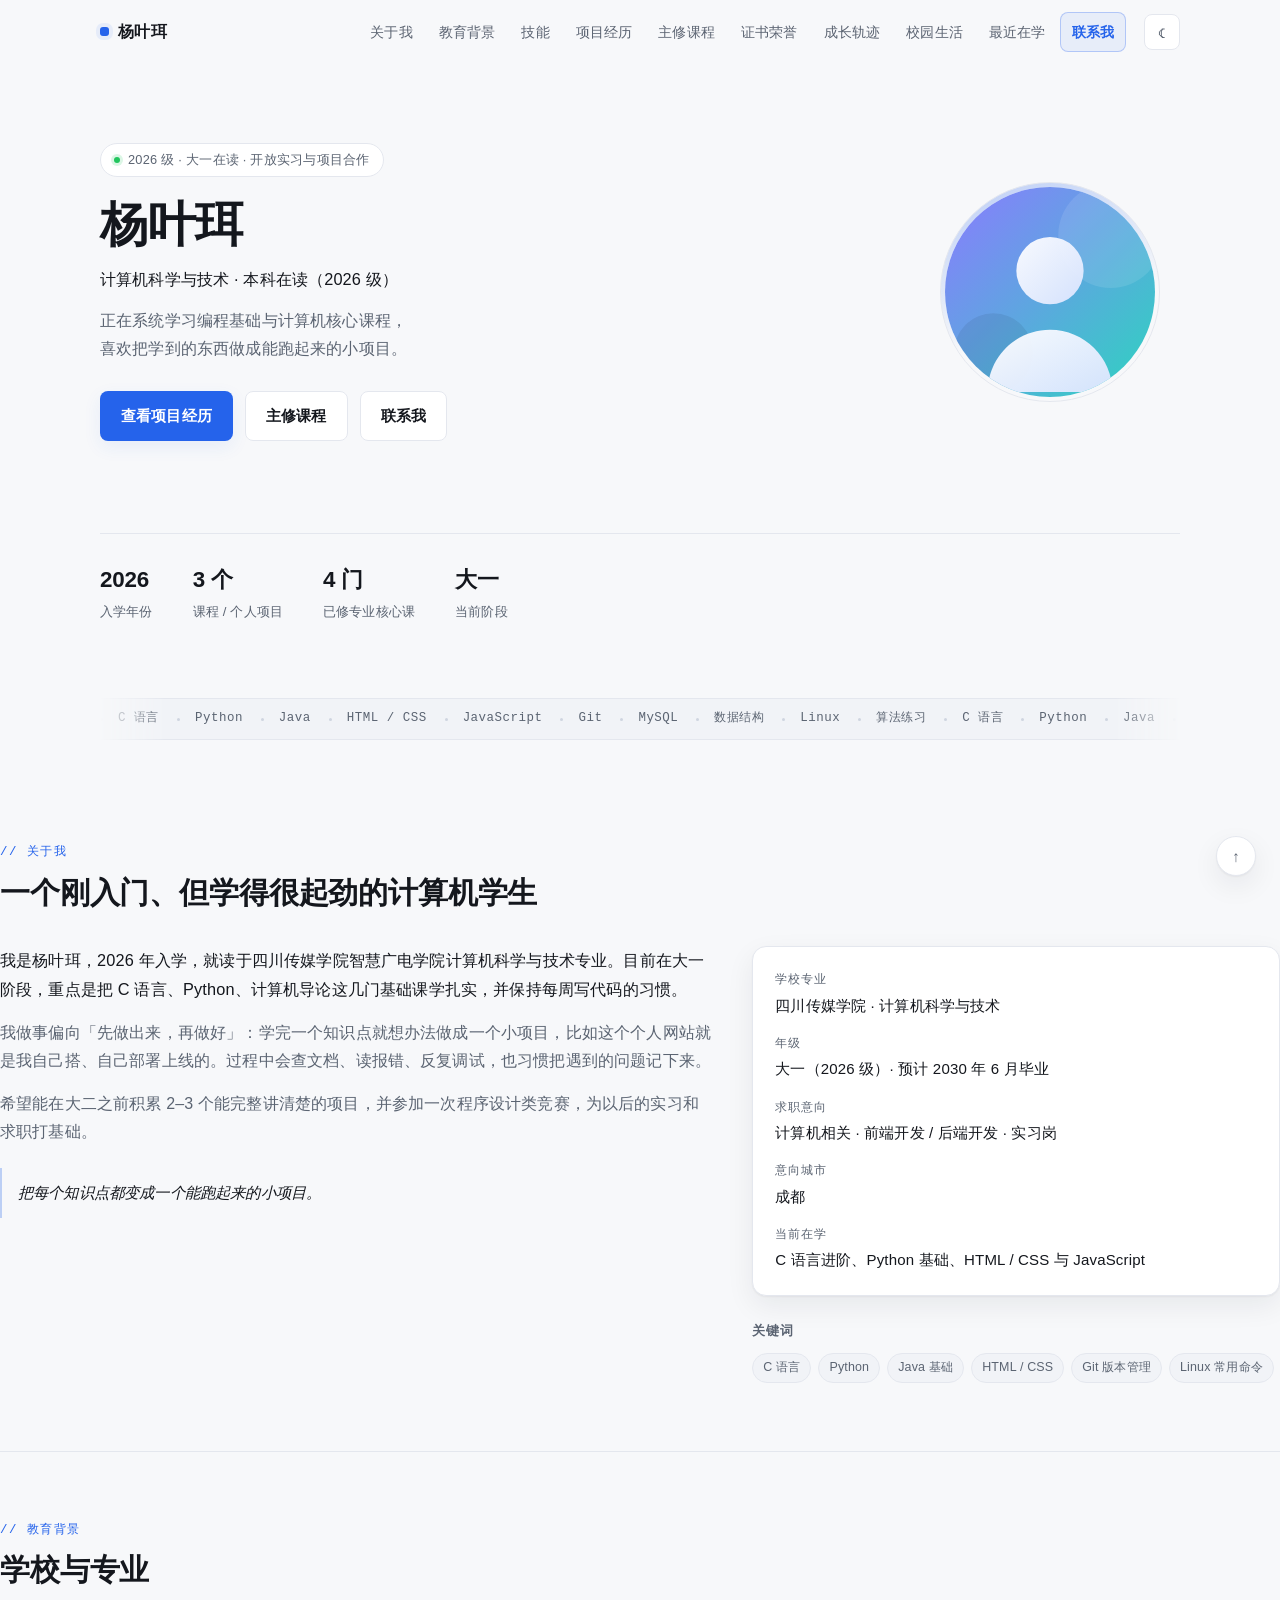
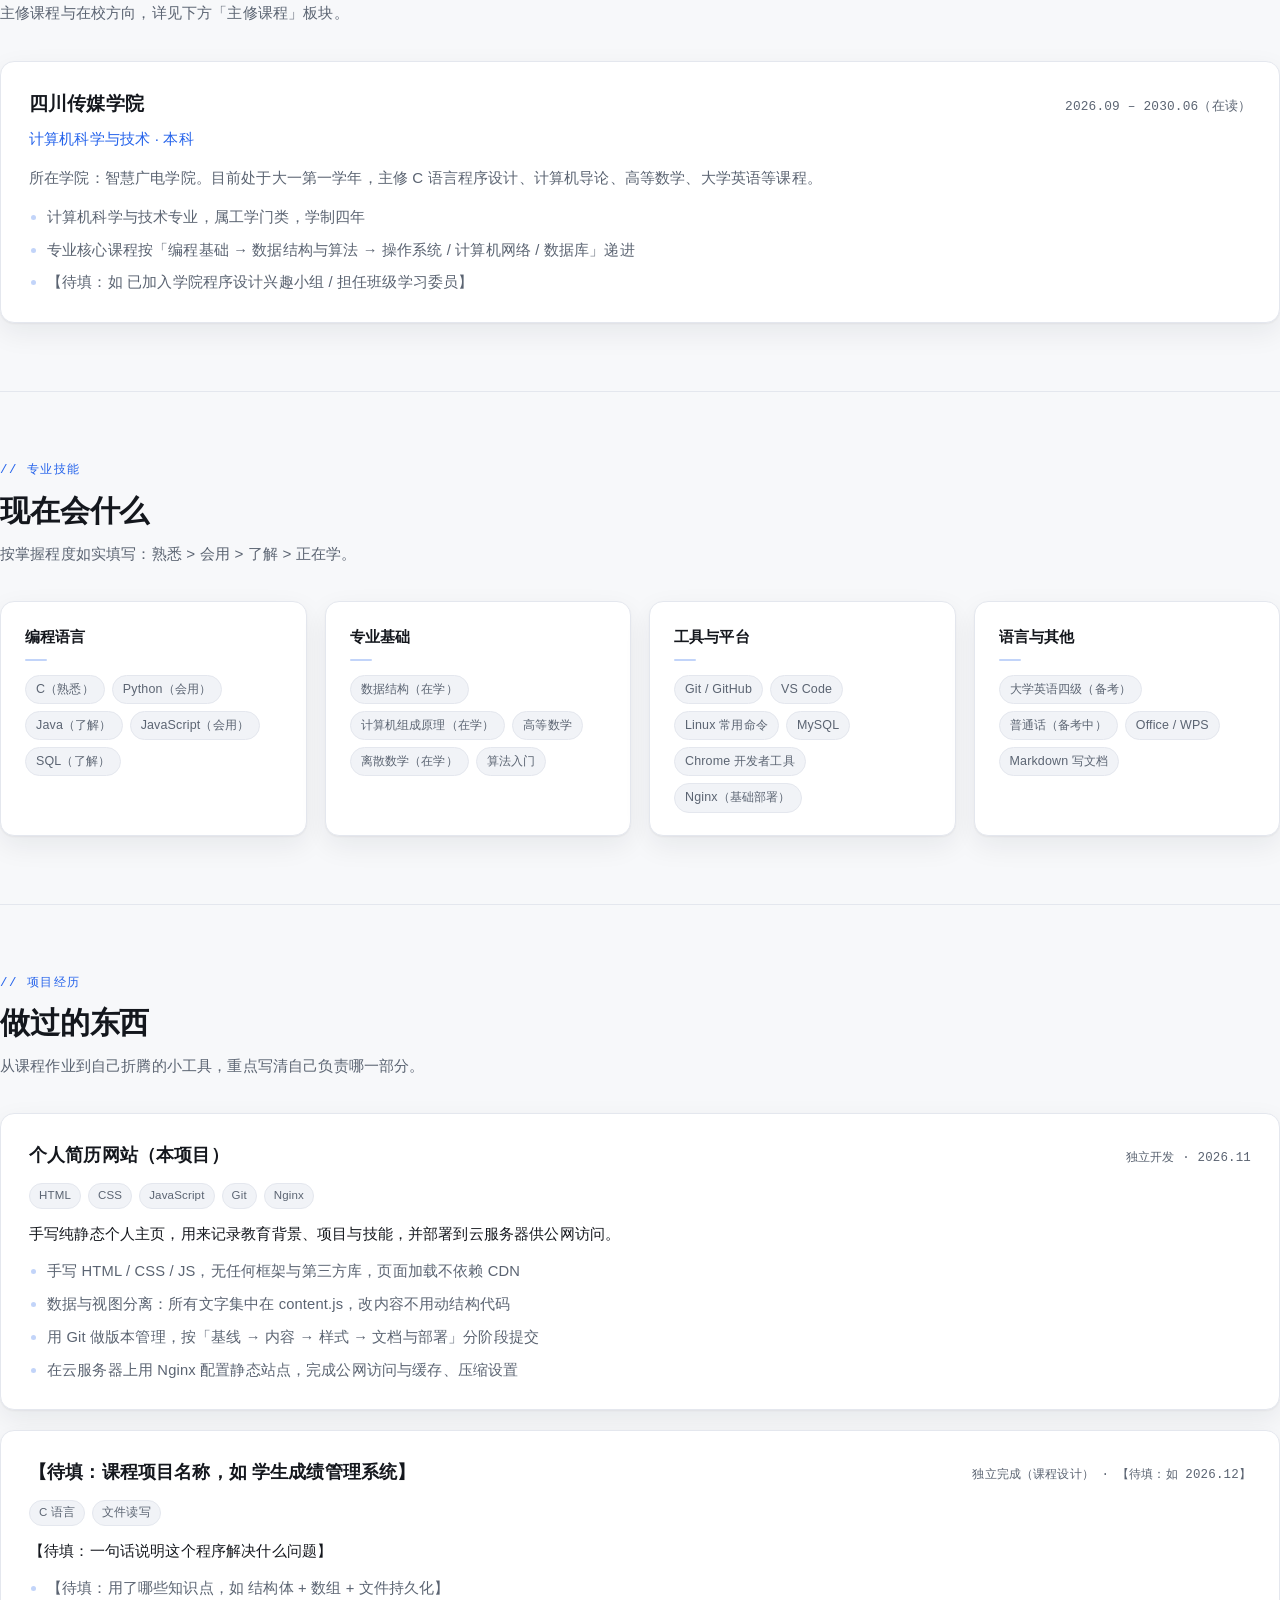
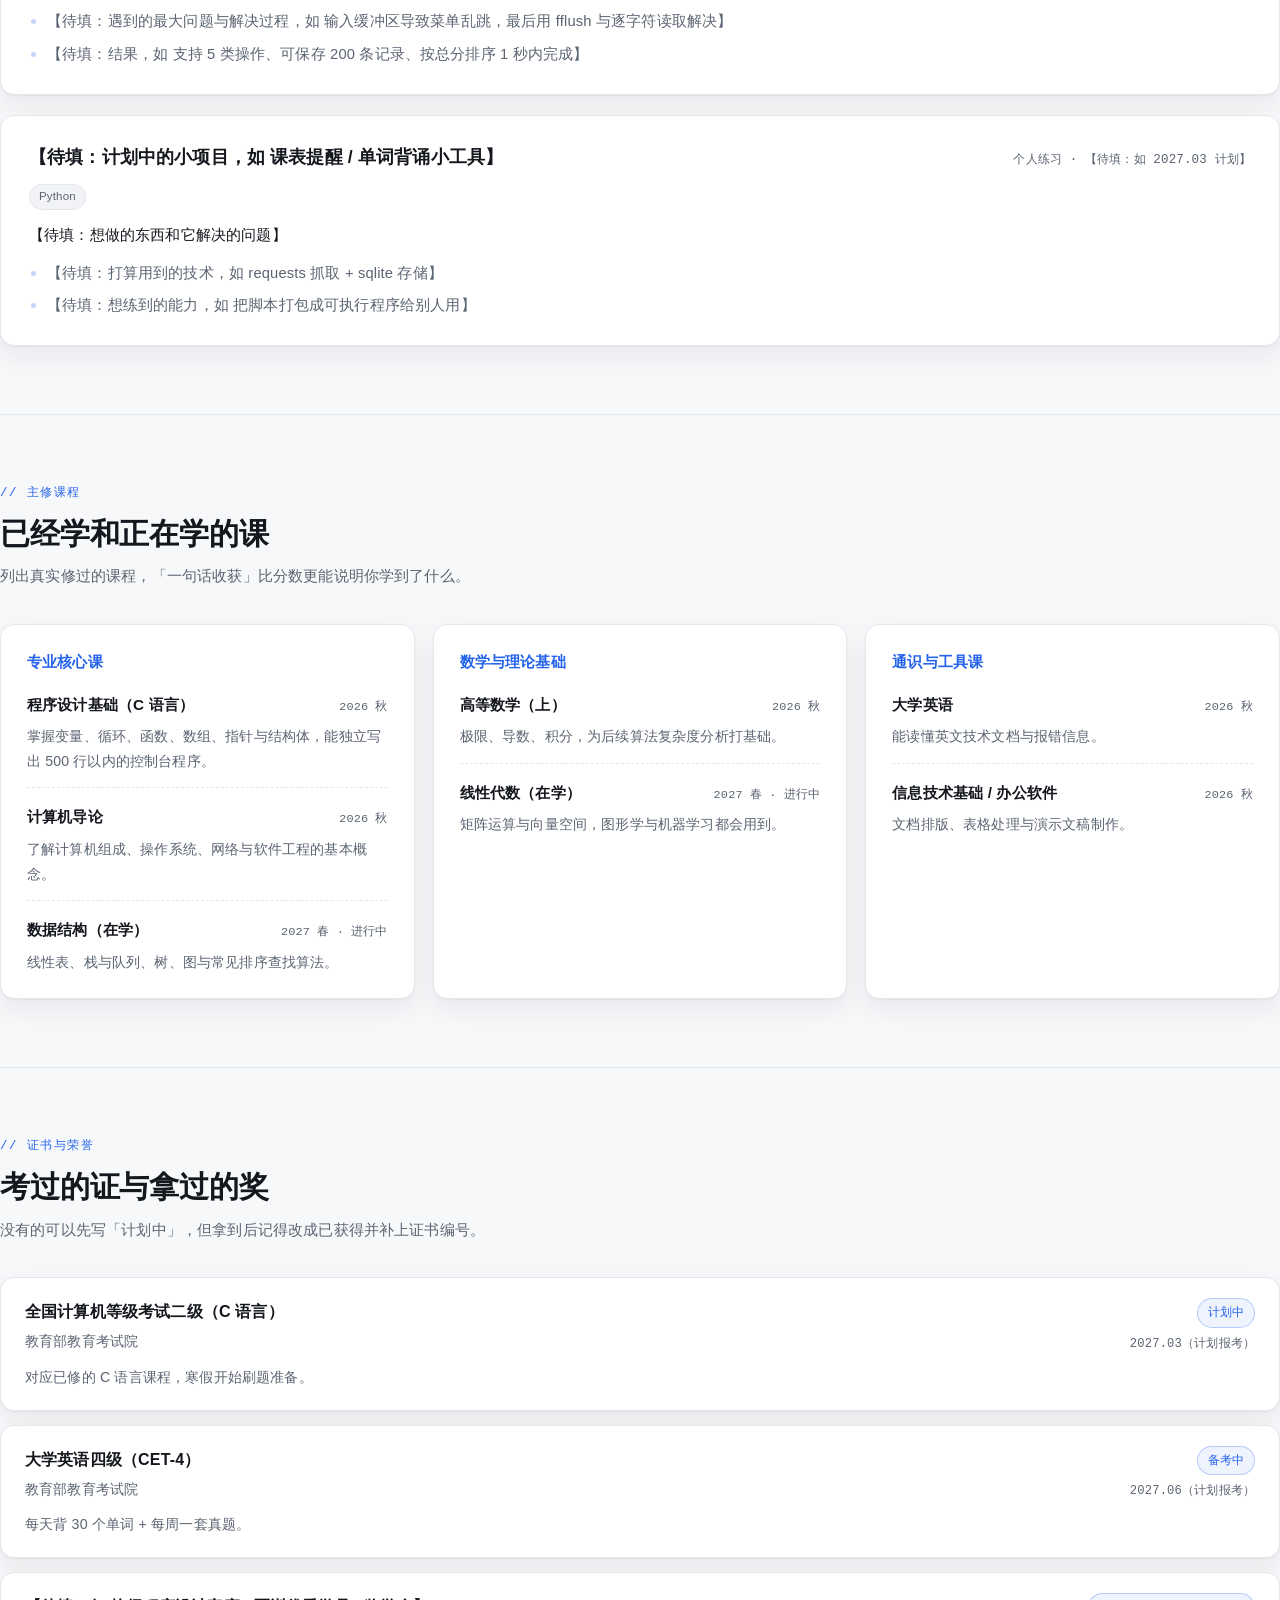
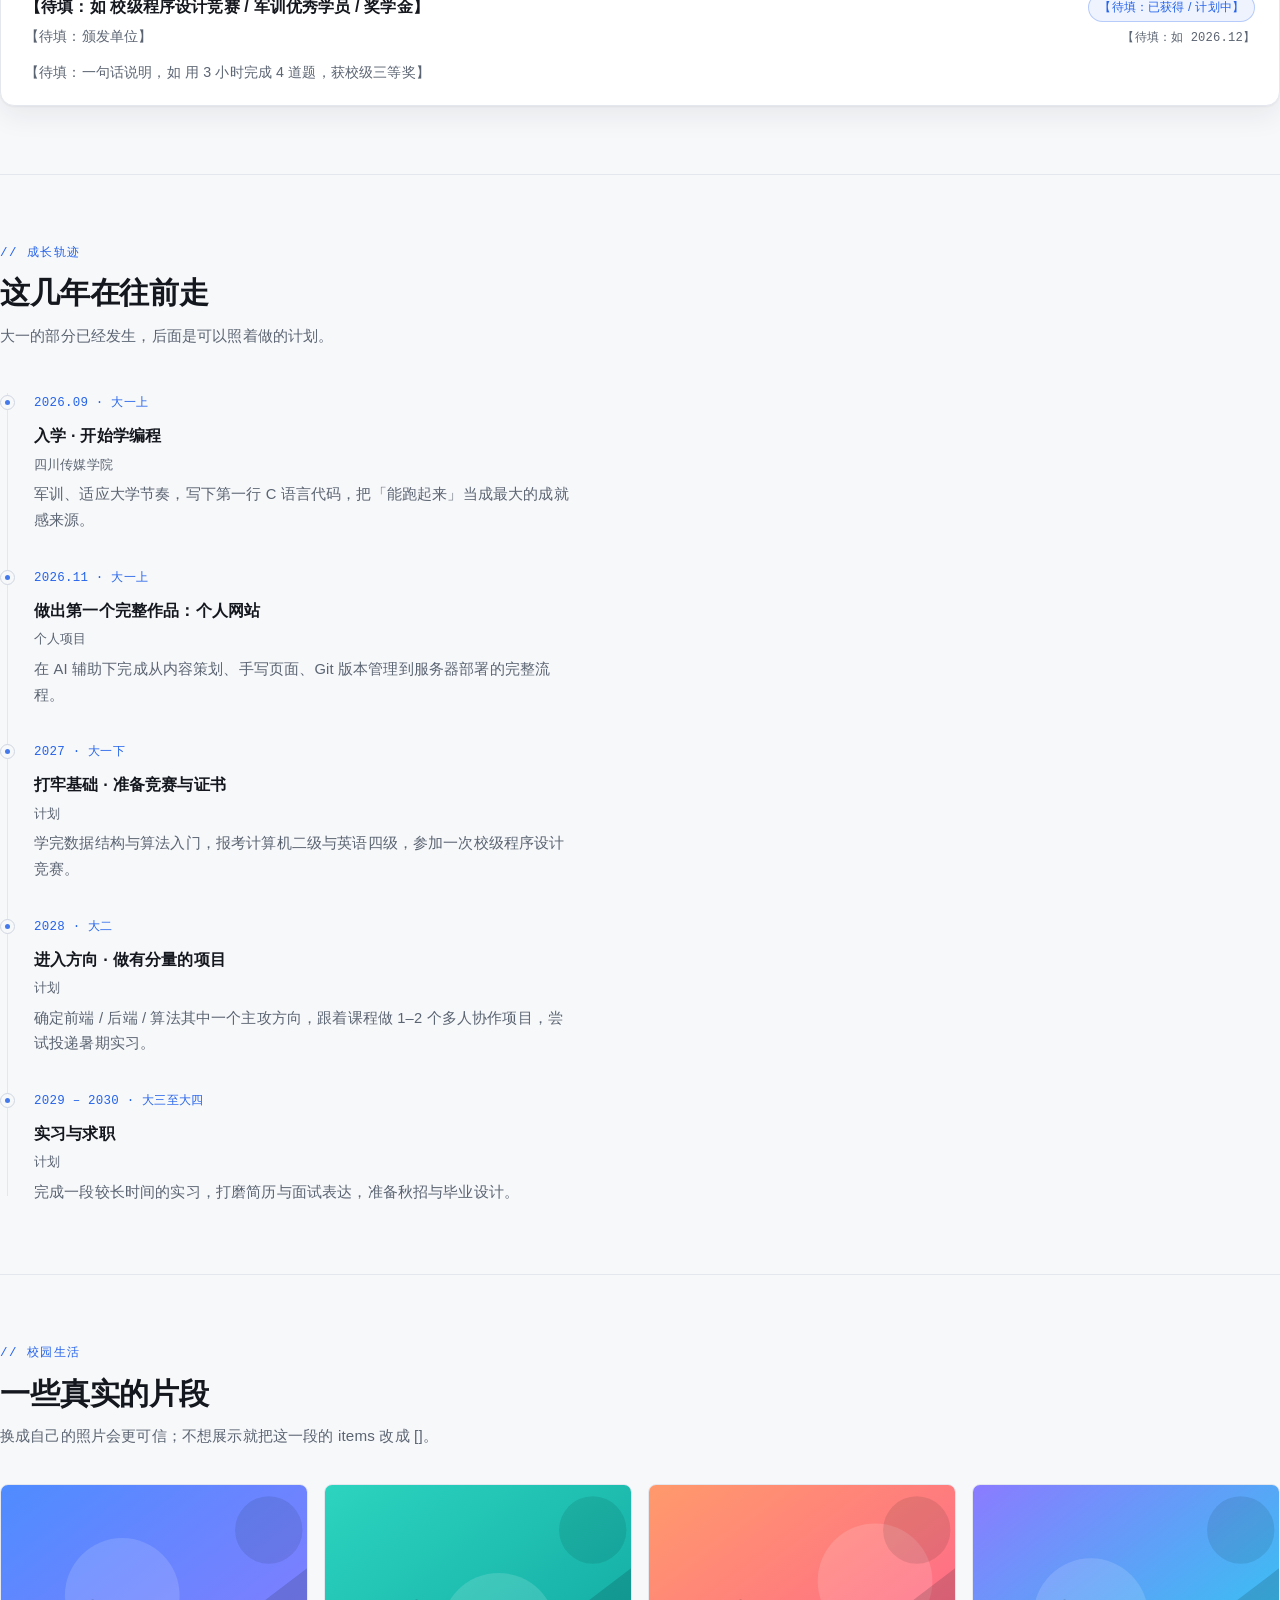
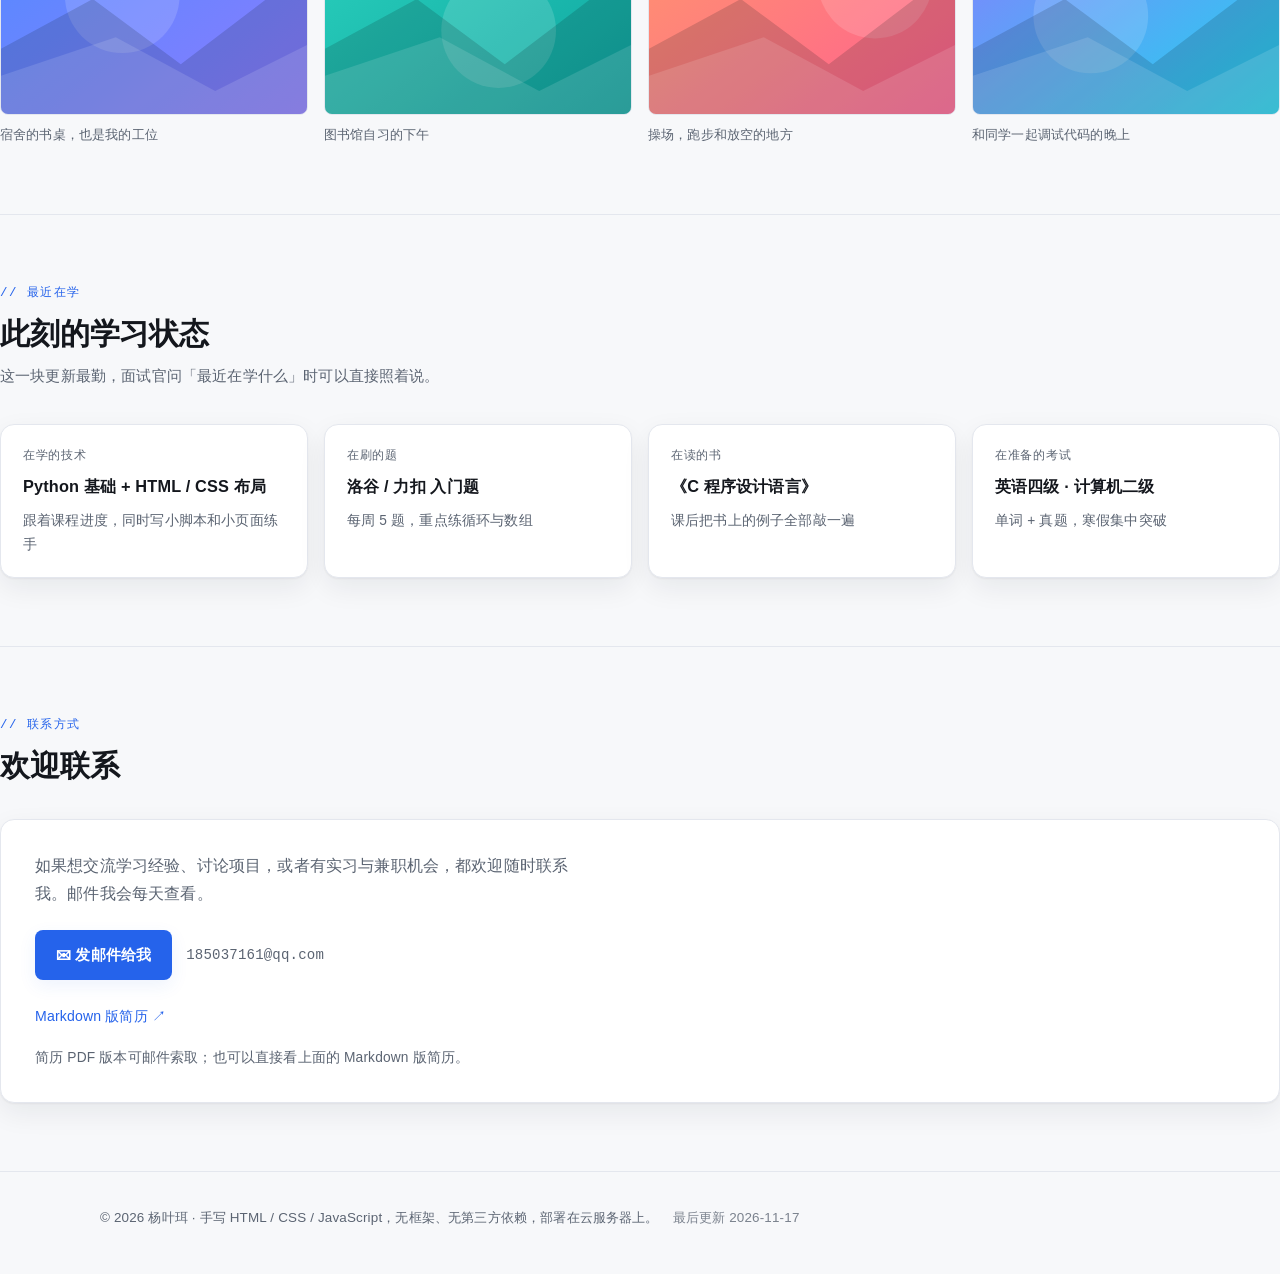
==== commit 778f4be7: "content: 专业更正为计算机科学与技术，邮箱改为 185037161@qq.com - MAJOR 改回「计算机科学与技术」，学院仍为智慧广电学院 - 技能、课程、证书、项目占位、时间线、最近在" ====
--- a/index.html
+++ b/index.html
@@ -9,10 +9,10 @@
      这里只放「浏览器和搜索引擎读的」静态信息：标题、描述、图标、结构化数据。
      改完记得让这里的 title 与 content.js 里的 meta.title 保持一致。
      ============================================================ -->
-<title>杨叶珥 | 创意编导 · 个人主页</title>
-<meta name="description" content="杨叶珥的个人主页：四川传媒学院智慧广电学院创意编导专业在读，教育背景、技能、作品、主修课程与证书，以及联系方式。">
+<title>杨叶珥 | 计算机科学与技术 · 个人主页</title>
+<meta name="description" content="杨叶珥的个人主页：四川传媒学院智慧广电学院计算机科学与技术专业在读，教育背景、技能、项目经历、主修课程与证书，以及联系方式。">
 <meta name="author" content="杨叶珥">
-<meta name="keywords" content="杨叶珥, 个人主页, 创意编导, 四川传媒学院, 智慧广电学院, 简历, 作品">
+<meta name="keywords" content="杨叶珥, 个人主页, 计算机科学与技术, 四川传媒学院, 智慧广电学院, 简历, 项目经历">
 <meta name="theme-color" content="#0b1220">
 <meta name="apple-mobile-web-app-capable" content="yes">
 <meta name="apple-mobile-web-app-status-bar-style" content="black-translucent">
@@ -22,8 +22,8 @@
 
 <!-- 分享到微信 / QQ / 微博时显示的卡片信息 -->
 <meta property="og:type" content="profile">
-<meta property="og:title" content="杨叶珥 | 创意编导 · 个人主页">
-<meta property="og:description" content="四川传媒学院智慧广电学院创意编导专业在读，教育背景、技能、作品、主修课程与证书，以及联系方式。">
+<meta property="og:title" content="杨叶珥 | 计算机科学与技术 · 个人主页">
+<meta property="og:description" content="四川传媒学院智慧广电学院计算机科学与技术专业在读，教育背景、技能、项目经历、主修课程与证书，以及联系方式。">
 <meta property="og:locale" content="zh_CN">
 <meta name="twitter:card" content="summary">
 
@@ -37,10 +37,10 @@
   "@context": "https://schema.org",
   "@type": "Person",
   "name": "杨叶珥",
-  "description": "四川传媒学院智慧广电学院创意编导专业在读本科生，个人主页。",
+  "description": "四川传媒学院智慧广电学院计算机科学与技术专业在读本科生，个人主页。",
   "alumniOf": { "@type": "CollegeOrUniversity", "name": "四川传媒学院" },
-  "knowsAbout": ["视听语言", "影视摄影", "Premiere 剪辑", "HTML", "CSS", "Git"],
-  "email": "mailto:1409163540@qq.com"
+  "knowsAbout": ["C 语言", "Python", "Java", "HTML", "CSS", "JavaScript", "Git", "MySQL"],
+  "email": "mailto:185037161@qq.com"
 }
 </script>
 
@@ -105,7 +105,7 @@
 
 <noscript>
   <div class="container noscript">
-    <h1>杨叶珥 · 创意编导</h1>
+    <h1>杨叶珥 · 计算机科学与技术</h1>
     <p>本页内容由 JavaScript 渲染，请开启浏览器的 JavaScript 后刷新。</p>
     <p>也可以直接查看纯文本版简历：<a href="resume.md">resume.md</a></p>
   </div>
